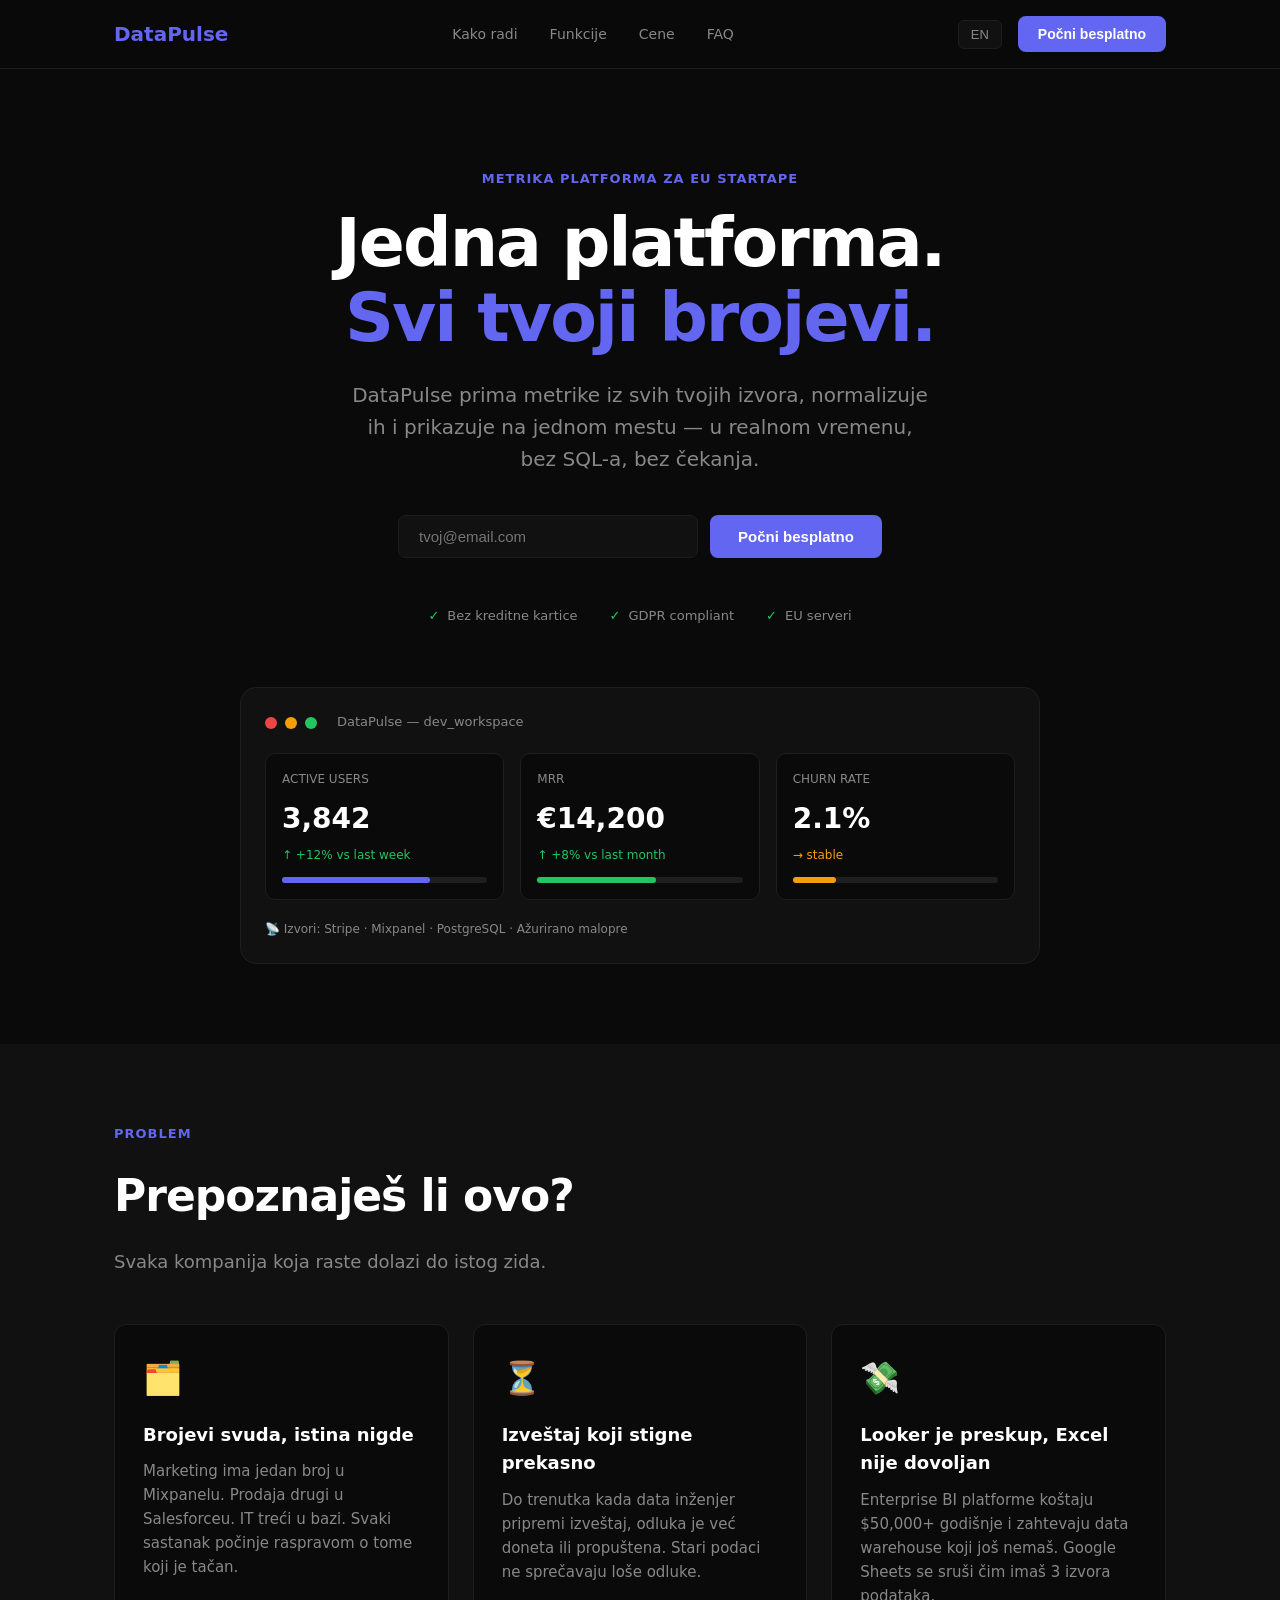
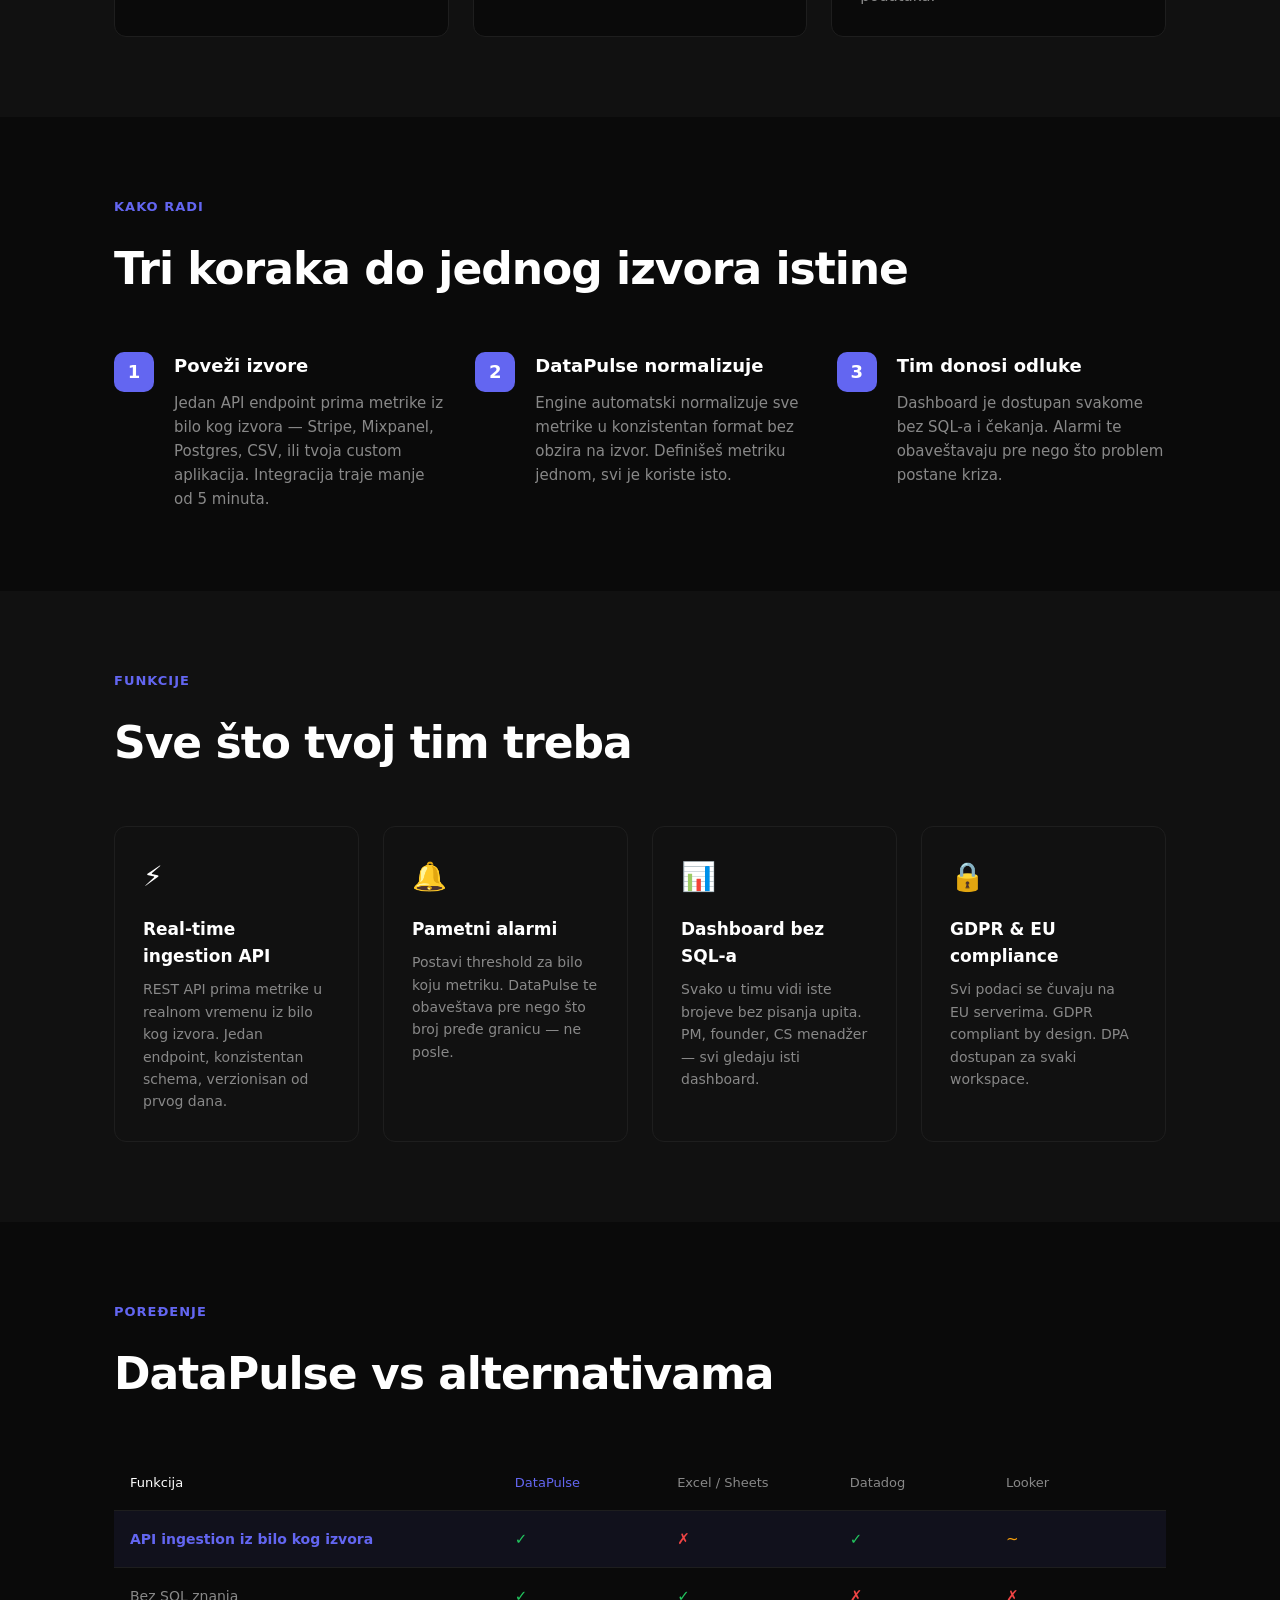
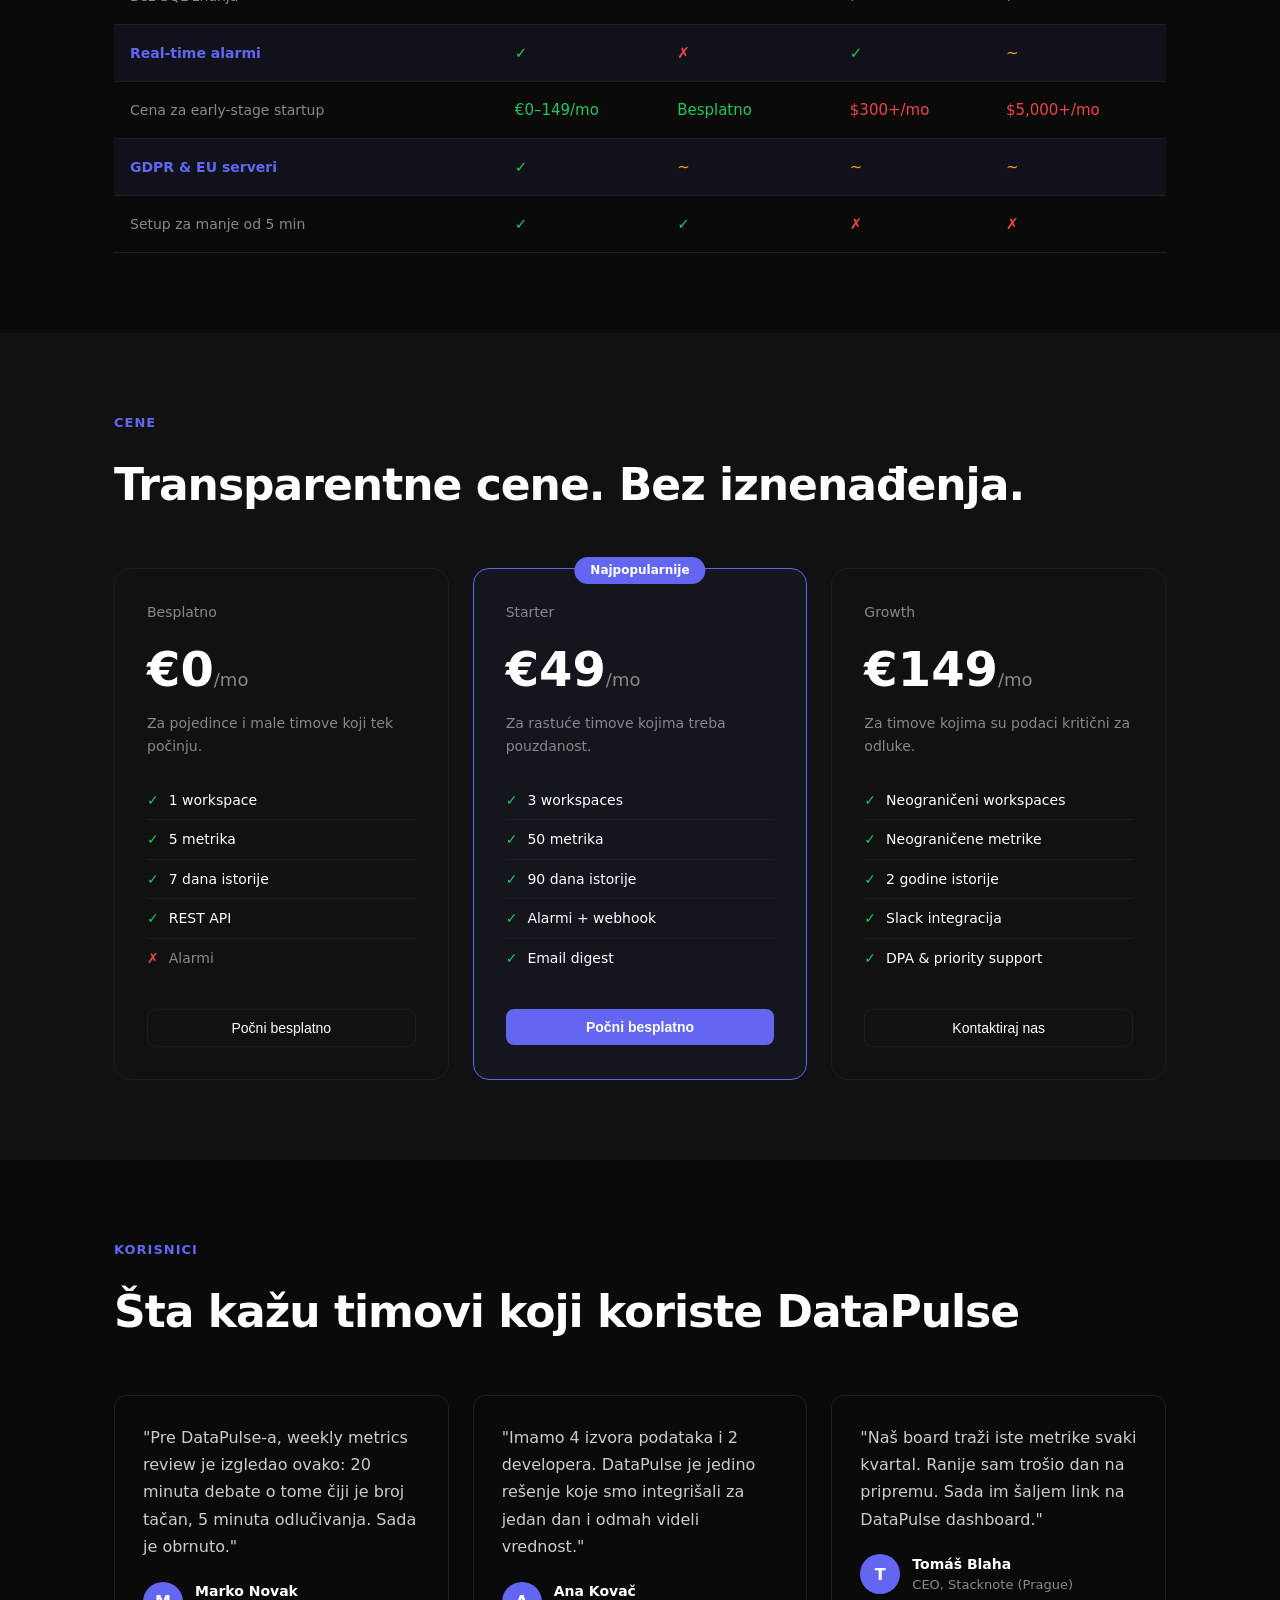
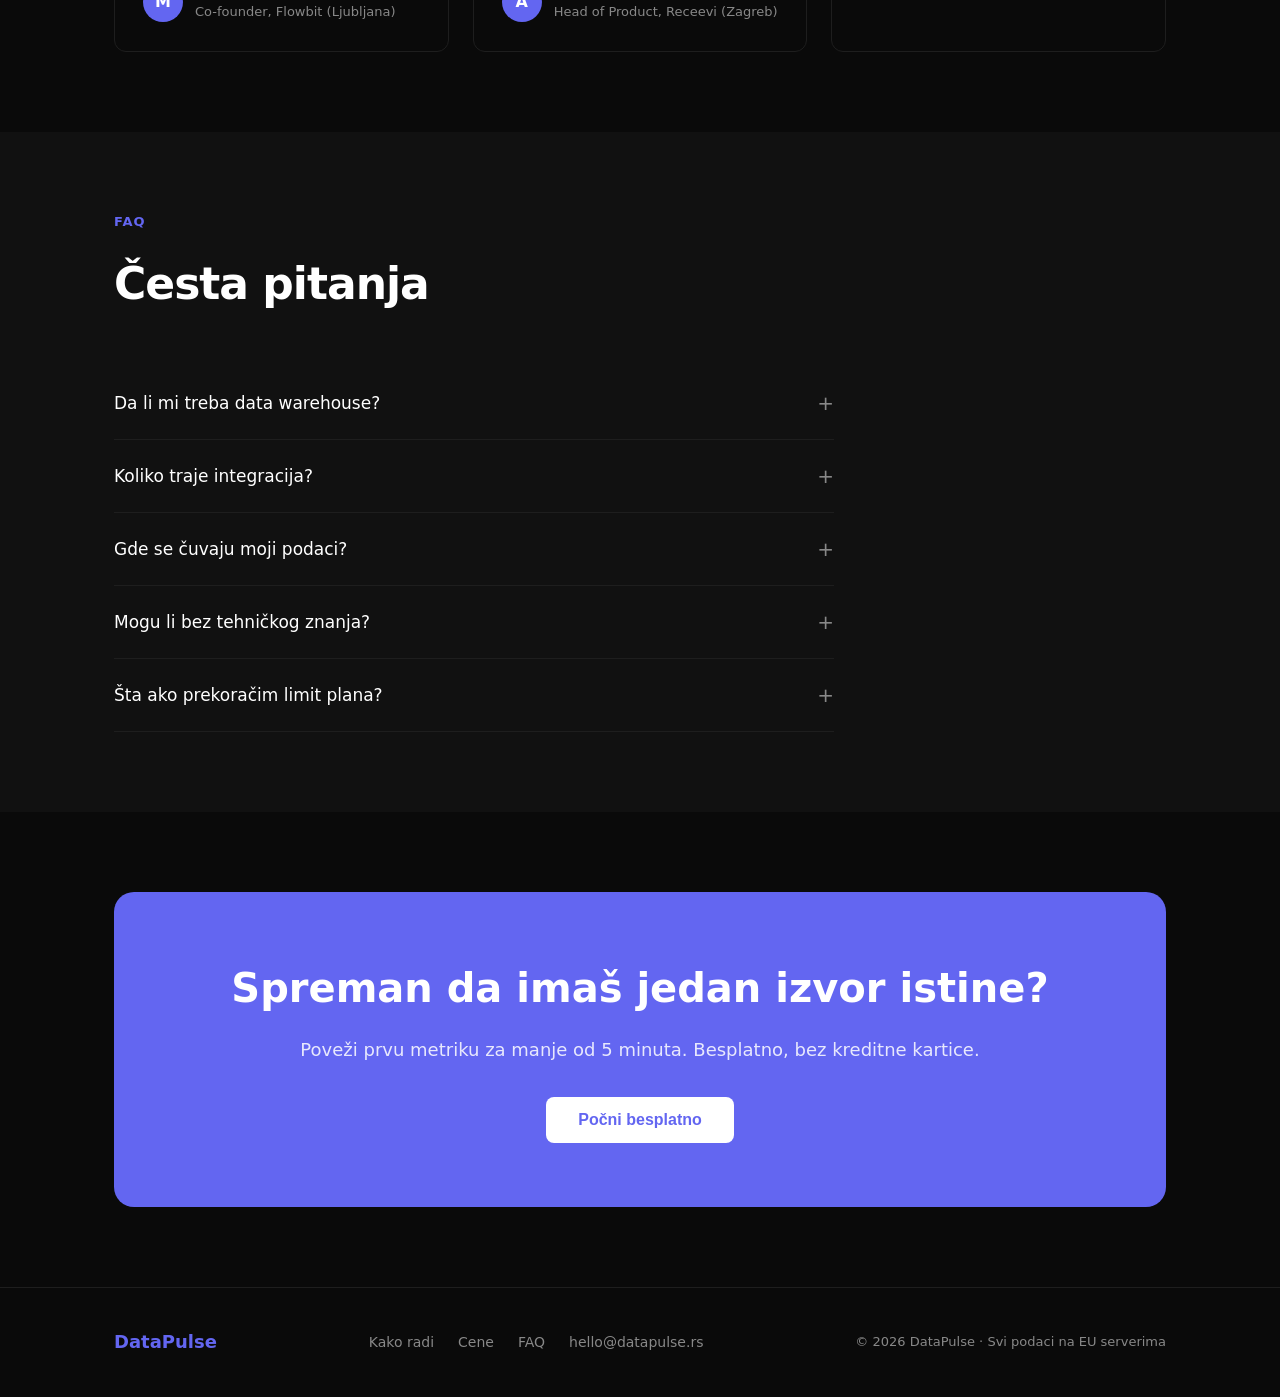
==== index.html @ e88a5596 "Rename datapulse-landing/index.html to index.html" ====
<!DOCTYPE html>
<html lang="sr">
<head>
<meta charset="UTF-8">
<meta name="viewport" content="width=device-width, initial-scale=1.0">
<title>DataPulse — Jedna platforma. Svi tvoji brojevi.</title>
<style>
*{margin:0;padding:0;box-sizing:border-box}
:root{--bg:#0a0a0a;--surface:#111111;--border:#1e1e1e;--accent:#6366f1;--green:#22c55e;--text:#ffffff;--muted:#888888}
body{background:var(--bg);color:var(--text);font-family:system-ui,-apple-system,sans-serif;line-height:1.6}
a{color:inherit;text-decoration:none}
.container{max-width:1100px;margin:0 auto;padding:0 24px}
nav{border-bottom:1px solid var(--border);padding:16px 0;position:sticky;top:0;background:rgba(10,10,10,0.95);backdrop-filter:blur(10px);z-index:100}
.nav-inner{display:flex;align-items:center;justify-content:space-between}
.logo{font-size:20px;font-weight:700;color:var(--accent)}
.nav-links{display:flex;gap:32px;color:var(--muted);font-size:14px}
.nav-links a:hover{color:var(--text)}
.nav-right{display:flex;align-items:center;gap:16px}
.lang-toggle{background:var(--surface);border:1px solid var(--border);color:var(--muted);padding:6px 12px;border-radius:6px;cursor:pointer;font-size:13px}
.lang-toggle:hover{border-color:var(--accent);color:var(--text)}
.btn{background:var(--accent);color:#fff;border:none;padding:10px 20px;border-radius:8px;cursor:pointer;font-size:14px;font-weight:600}
.btn:hover{opacity:0.9}
.btn-outline{background:transparent;border:1px solid var(--border);color:var(--text);padding:10px 20px;border-radius:8px;cursor:pointer;font-size:14px}
.btn-outline:hover{border-color:var(--accent)}
.hero{padding:100px 0 80px;text-align:center}
.hero h1{font-size:clamp(36px,6vw,68px);font-weight:800;line-height:1.1;margin-bottom:24px;letter-spacing:-2px}
.hero h1 span{color:var(--accent)}
.hero>div>p{font-size:20px;color:var(--muted);max-width:580px;margin:0 auto 40px}
.hero-form{display:flex;gap:12px;justify-content:center;flex-wrap:wrap;margin-bottom:48px}
.hero-form input{background:var(--surface);border:1px solid var(--border);color:var(--text);padding:12px 20px;border-radius:8px;font-size:15px;width:300px}
.hero-form input:focus{outline:none;border-color:var(--accent)}
.trust-badges{display:flex;justify-content:center;gap:32px;flex-wrap:wrap}
.badge{display:flex;align-items:center;gap:8px;color:var(--muted);font-size:13px}
.badge .check{color:var(--green)}
.dashboard-preview{background:var(--surface);border:1px solid var(--border);border-radius:16px;padding:24px;max-width:800px;margin:60px auto 0;text-align:left}
.db-header{display:flex;align-items:center;gap:8px;margin-bottom:20px}
.db-dot{width:12px;height:12px;border-radius:50%}
.db-grid{display:grid;grid-template-columns:repeat(3,1fr);gap:16px;margin-bottom:20px}
.db-card{background:var(--bg);border:1px solid var(--border);border-radius:10px;padding:16px}
.db-label{font-size:12px;color:var(--muted);margin-bottom:8px}
.db-value{font-size:28px;font-weight:700}
.db-delta{font-size:12px;color:var(--green);margin-top:4px}
.db-bar{height:6px;background:var(--border);border-radius:3px;margin-top:12px}
.db-bar-fill{height:100%;border-radius:3px}
section{padding:80px 0}
.section-label{font-size:13px;color:var(--accent);font-weight:600;letter-spacing:1px;text-transform:uppercase;margin-bottom:16px}
.section-title{font-size:clamp(28px,4vw,44px);font-weight:700;margin-bottom:16px;letter-spacing:-1px}
.section-sub{color:var(--muted);font-size:18px;max-width:560px}
.surface{background:var(--surface)}
.problem-grid{display:grid;grid-template-columns:repeat(auto-fit,minmax(280px,1fr));gap:24px;margin-top:48px}
.problem-card{background:var(--bg);border:1px solid var(--border);border-radius:12px;padding:28px}
.problem-card .icon{font-size:32px;margin-bottom:16px}
.problem-card h3{font-size:18px;font-weight:600;margin-bottom:10px}
.problem-card p{color:var(--muted);font-size:15px}
.steps{display:grid;grid-template-columns:repeat(auto-fit,minmax(280px,1fr));gap:32px;margin-top:48px}
.step{position:relative;padding-left:60px}
.step-num{position:absolute;left:0;top:0;width:40px;height:40px;background:var(--accent);border-radius:10px;display:flex;align-items:center;justify-content:center;font-weight:700;font-size:18px}
.step h3{font-size:18px;font-weight:600;margin-bottom:10px}
.step p{color:var(--muted);font-size:15px}
.features-grid{display:grid;grid-template-columns:repeat(auto-fit,minmax(240px,1fr));gap:24px;margin-top:48px}
.feature-card{background:var(--surface);border:1px solid var(--border);border-radius:12px;padding:28px}
.feature-card .icon{font-size:28px;margin-bottom:16px}
.feature-card h3{font-size:17px;font-weight:600;margin-bottom:8px}
.feature-card p{color:var(--muted);font-size:14px}
.table-wrap{overflow-x:auto;margin-top:48px}
table{width:100%;border-collapse:collapse;font-size:15px}
th{padding:16px;text-align:left;color:var(--muted);font-weight:500;border-bottom:1px solid var(--border);font-size:13px}
th:first-child{color:var(--text)}
td{padding:16px;border-bottom:1px solid var(--border)}
td:first-child{color:var(--muted);font-size:14px}
.check-icon{color:var(--green)}
.cross-icon{color:#ef4444}
.partial-icon{color:#f59e0b}
tr.hl td{background:rgba(99,102,241,0.08)}
tr.hl td:first-child{color:var(--accent);font-weight:600}
.pricing-grid{display:grid;grid-template-columns:repeat(auto-fit,minmax(280px,1fr));gap:24px;margin-top:48px}
.price-card{background:var(--surface);border:1px solid var(--border);border-radius:16px;padding:32px;position:relative}
.price-card.featured{border-color:var(--accent);background:rgba(99,102,241,0.05)}
.price-badge{position:absolute;top:-12px;left:50%;transform:translateX(-50%);background:var(--accent);color:#fff;padding:4px 16px;border-radius:20px;font-size:12px;font-weight:600}
.price-tier{font-size:14px;color:var(--muted);margin-bottom:8px}
.price-amount{font-size:48px;font-weight:800;margin-bottom:4px}
.price-amount span{font-size:18px;font-weight:400;color:var(--muted)}
.price-desc{color:var(--muted);font-size:14px;margin-bottom:24px}
.price-features{list-style:none;margin-bottom:32px}
.price-features li{padding:8px 0;border-bottom:1px solid var(--border);font-size:14px;display:flex;align-items:center;gap:10px}
.price-features li:last-child{border:none}
.testimonials-grid{display:grid;grid-template-columns:repeat(auto-fit,minmax(300px,1fr));gap:24px;margin-top:48px}
.testimonial{background:var(--bg);border:1px solid var(--border);border-radius:12px;padding:28px}
.testimonial p{font-size:16px;line-height:1.7;margin-bottom:20px;color:#ccc}
.testimonial-author{display:flex;align-items:center;gap:12px}
.avatar{width:40px;height:40px;border-radius:50%;background:var(--accent);display:flex;align-items:center;justify-content:center;font-weight:700;font-size:16px}
.author-name{font-weight:600;font-size:14px}
.author-role{color:var(--muted);font-size:13px}
.faq-list{margin-top:48px;max-width:720px}
.faq-item{border-bottom:1px solid var(--border);padding:20px 0;cursor:pointer}
.faq-question{display:flex;justify-content:space-between;align-items:center;font-size:17px;font-weight:500}
.faq-arrow{color:var(--muted);transition:transform 0.2s;font-size:20px}
.faq-answer{color:var(--muted);font-size:15px;margin-top:12px;display:none;line-height:1.7}
.faq-item.open .faq-arrow{transform:rotate(45deg)}
.faq-item.open .faq-answer{display:block}
.cta-banner{background:var(--accent);border-radius:20px;padding:64px;text-align:center;margin:80px 0}
.cta-banner h2{font-size:clamp(24px,4vw,40px);font-weight:700;margin-bottom:16px}
.cta-banner p{font-size:18px;margin-bottom:32px;opacity:0.85}
.btn-white{background:#fff;color:var(--accent);border:none;padding:14px 32px;border-radius:8px;cursor:pointer;font-size:16px;font-weight:700}
footer{border-top:1px solid var(--border);padding:40px 0}
.footer-inner{display:flex;justify-content:space-between;align-items:center;flex-wrap:wrap;gap:16px}
.footer-logo{font-size:18px;font-weight:700;color:var(--accent)}
.footer-links{display:flex;gap:24px;color:var(--muted);font-size:14px}
.footer-copy{color:var(--muted);font-size:13px}
@media(max-width:600px){
.nav-links{display:none}
.hero-form{flex-direction:column;align-items:center}
.hero-form input{width:100%}
.db-grid{grid-template-columns:1fr}
.cta-banner{padding:40px 24px}
.footer-inner{flex-direction:column;text-align:center}
}
</style>
</head>
<body>

<nav>
<div class="container">
<div class="nav-inner">
<div class="logo">DataPulse</div>
<div class="nav-links">
<a href="#kako-radi" data-sr="Kako radi" data-en="How it works">Kako radi</a>
<a href="#funkcije" data-sr="Funkcije" data-en="Features">Funkcije</a>
<a href="#cene" data-sr="Cene" data-en="Pricing">Cene</a>
<a href="#faq">FAQ</a>
</div>
<div class="nav-right">
<button class="lang-toggle" onclick="toggleLang()">EN</button>
<button class="btn" onclick="focusEmail()" data-sr="Počni besplatno" data-en="Start for free">Počni besplatno</button>
</div>
</div>
</div>
</nav>

<section class="hero">
<div class="container">
<div class="section-label" data-sr="Metrika platforma za EU startape" data-en="Metrics platform for EU startups">Metrika platforma za EU startape</div>
<h1 data-sr="Jedna platforma.<br><span>Svi tvoji brojevi.</span>" data-en="One platform.<br><span>All your numbers.</span>">Jedna platforma.<br><span>Svi tvoji brojevi.</span></h1>
<p data-sr="DataPulse prima metrike iz svih tvojih izvora, normalizuje ih i prikazuje na jednom mestu — u realnom vremenu, bez SQL-a, bez čekanja." data-en="DataPulse ingests metrics from all your sources, normalizes them, and displays everything in one place — real-time, no SQL, no waiting.">DataPulse prima metrike iz svih tvojih izvora, normalizuje ih i prikazuje na jednom mestu — u realnom vremenu, bez SQL-a, bez čekanja.</p>
<div class="hero-form">
<input type="email" id="hero-email" placeholder="tvoj@email.com" />
<button class="btn" style="padding:12px 28px;font-size:15px" onclick="handleSignup()" data-sr="Počni besplatno" data-en="Start for free">Počni besplatno</button>
</div>
<div class="trust-badges">
<div class="badge"><span class="check">✓</span><span data-sr="Bez kreditne kartice" data-en="No credit card required">Bez kreditne kartice</span></div>
<div class="badge"><span class="check">✓</span><span>GDPR compliant</span></div>
<div class="badge"><span class="check">✓</span><span data-sr="EU serveri" data-en="EU servers">EU serveri</span></div>
</div>
<div class="dashboard-preview">
<div class="db-header">
<div class="db-dot" style="background:#ef4444"></div>
<div class="db-dot" style="background:#f59e0b"></div>
<div class="db-dot" style="background:#22c55e"></div>
<span style="margin-left:12px;font-size:13px;color:var(--muted)">DataPulse — dev_workspace</span>
</div>
<div class="db-grid">
<div class="db-card">
<div class="db-label">ACTIVE USERS</div>
<div class="db-value">3,842</div>
<div class="db-delta">↑ +12% vs last week</div>
<div class="db-bar"><div class="db-bar-fill" style="width:72%;background:var(--accent)"></div></div>
</div>
<div class="db-card">
<div class="db-label">MRR</div>
<div class="db-value">€14,200</div>
<div class="db-delta">↑ +8% vs last month</div>
<div class="db-bar"><div class="db-bar-fill" style="width:58%;background:var(--green)"></div></div>
</div>
<div class="db-card">
<div class="db-label">CHURN RATE</div>
<div class="db-value">2.1%</div>
<div class="db-delta" style="color:#f59e0b">→ stable</div>
<div class="db-bar"><div class="db-bar-fill" style="width:21%;background:#f59e0b"></div></div>
</div>
</div>
<div style="font-size:12px;color:var(--muted)">📡 <span data-sr="Izvori: Stripe · Mixpanel · PostgreSQL · Ažurirano malopre" data-en="Sources: Stripe · Mixpanel · PostgreSQL · Updated just now">Izvori: Stripe · Mixpanel · PostgreSQL · Ažurirano malopre</span></div>
</div>
</div>
</section>

<section class="surface" id="problem">
<div class="container">
<div class="section-label" data-sr="Problem" data-en="The problem">Problem</div>
<div class="section-title" data-sr="Prepoznaješ li ovo?" data-en="Does this sound familiar?">Prepoznaješ li ovo?</div>
<div class="section-sub" data-sr="Svaka kompanija koja raste dolazi do istog zida." data-en="Every growing company hits the same wall.">Svaka kompanija koja raste dolazi do istog zida.</div>
<div class="problem-grid">
<div class="problem-card">
<div class="icon">🗂️</div>
<h3 data-sr="Brojevi svuda, istina nigde" data-en="Numbers everywhere, truth nowhere">Brojevi svuda, istina nigde</h3>
<p data-sr="Marketing ima jedan broj u Mixpanelu. Prodaja drugi u Salesforceu. IT treći u bazi. Svaki sastanak počinje raspravom o tome koji je tačan." data-en="Marketing has one number in Mixpanel. Sales has another in Salesforce. IT has a third in the database. Every meeting starts with a debate about which one is correct.">Marketing ima jedan broj u Mixpanelu. Prodaja drugi u Salesforceu. IT treći u bazi. Svaki sastanak počinje raspravom o tome koji je tačan.</p>
</div>
<div class="problem-card">
<div class="icon">⏳</div>
<h3 data-sr="Izveštaj koji stigne prekasno" data-en="Reports that arrive too late">Izveštaj koji stigne prekasno</h3>
<p data-sr="Do trenutka kada data inženjer pripremi izveštaj, odluka je već doneta ili propuštena. Stari podaci ne sprečavaju loše odluke." data-en="By the time a data engineer prepares the report, the decision has already been made or missed. Stale data does not prevent bad decisions.">Do trenutka kada data inženjer pripremi izveštaj, odluka je već doneta ili propuštena. Stari podaci ne sprečavaju loše odluke.</p>
</div>
<div class="problem-card">
<div class="icon">💸</div>
<h3 data-sr="Looker je preskup, Excel nije dovoljan" data-en="Looker is too expensive, Excel is not enough">Looker je preskup, Excel nije dovoljan</h3>
<p data-sr="Enterprise BI platforme koštaju $50,000+ godišnje i zahtevaju data warehouse koji još nemaš. Google Sheets se sruši čim imaš 3 izvora podataka." data-en="Enterprise BI platforms cost $50,000+ per year and require a data warehouse you do not have yet. Google Sheets breaks the moment you have 3 data sources.">Enterprise BI platforme koštaju $50,000+ godišnje i zahtevaju data warehouse koji još nemaš. Google Sheets se sruši čim imaš 3 izvora podataka.</p>
</div>
</div>
</div>
</section>

<section id="kako-radi">
<div class="container">
<div class="section-label" data-sr="Kako radi" data-en="How it works">Kako radi</div>
<div class="section-title" data-sr="Tri koraka do jednog izvora istine" data-en="Three steps to one source of truth">Tri koraka do jednog izvora istine</div>
<div class="steps">
<div class="step">
<div class="step-num">1</div>
<h3 data-sr="Poveži izvore" data-en="Connect your sources">Poveži izvore</h3>
<p data-sr="Jedan API endpoint prima metrike iz bilo kog izvora — Stripe, Mixpanel, Postgres, CSV, ili tvoja custom aplikacija. Integracija traje manje od 5 minuta." data-en="One API endpoint accepts metrics from any source — Stripe, Mixpanel, Postgres, CSV, or your custom app. Integration takes under 5 minutes.">Jedan API endpoint prima metrike iz bilo kog izvora — Stripe, Mixpanel, Postgres, CSV, ili tvoja custom aplikacija. Integracija traje manje od 5 minuta.</p>
</div>
<div class="step">
<div class="step-num">2</div>
<h3 data-sr="DataPulse normalizuje" data-en="DataPulse normalizes">DataPulse normalizuje</h3>
<p data-sr="Engine automatski normalizuje sve metrike u konzistentan format bez obzira na izvor. Definišeš metriku jednom, svi je koriste isto." data-en="The engine automatically normalizes all metrics into a consistent format regardless of source. You define a metric once, everyone uses it the same way.">Engine automatski normalizuje sve metrike u konzistentan format bez obzira na izvor. Definišeš metriku jednom, svi je koriste isto.</p>
</div>
<div class="step">
<div class="step-num">3</div>
<h3 data-sr="Tim donosi odluke" data-en="Your team makes decisions">Tim donosi odluke</h3>
<p data-sr="Dashboard je dostupan svakome bez SQL-a i čekanja. Alarmi te obaveštavaju pre nego što problem postane kriza." data-en="The dashboard is available to everyone without SQL or waiting. Alerts notify you before a problem becomes a crisis.">Dashboard je dostupan svakome bez SQL-a i čekanja. Alarmi te obaveštavaju pre nego što problem postane kriza.</p>
</div>
</div>
</div>
</section>

<section class="surface" id="funkcije">
<div class="container">
<div class="section-label" data-sr="Funkcije" data-en="Features">Funkcije</div>
<div class="section-title" data-sr="Sve što tvoj tim treba" data-en="Everything your team needs">Sve što tvoj tim treba</div>
<div class="features-grid">
<div class="feature-card">
<div class="icon">⚡</div>
<h3>Real-time ingestion API</h3>
<p data-sr="REST API prima metrike u realnom vremenu iz bilo kog izvora. Jedan endpoint, konzistentan schema, verzionisan od prvog dana." data-en="REST API accepts metrics in real time from any source. One endpoint, consistent schema, versioned from day one.">REST API prima metrike u realnom vremenu iz bilo kog izvora. Jedan endpoint, konzistentan schema, verzionisan od prvog dana.</p>
</div>
<div class="feature-card">
<div class="icon">🔔</div>
<h3 data-sr="Pametni alarmi" data-en="Smart alerts">Pametni alarmi</h3>
<p data-sr="Postavi threshold za bilo koju metriku. DataPulse te obaveštava pre nego što broj pređe granicu — ne posle." data-en="Set a threshold for any metric. DataPulse notifies you before a number crosses the line — not after.">Postavi threshold za bilo koju metriku. DataPulse te obaveštava pre nego što broj pređe granicu — ne posle.</p>
</div>
<div class="feature-card">
<div class="icon">📊</div>
<h3 data-sr="Dashboard bez SQL-a" data-en="Dashboard without SQL">Dashboard bez SQL-a</h3>
<p data-sr="Svako u timu vidi iste brojeve bez pisanja upita. PM, founder, CS menadžer — svi gledaju isti dashboard." data-en="Everyone on the team sees the same numbers without writing queries. PM, founder, CS manager — all viewing the same dashboard.">Svako u timu vidi iste brojeve bez pisanja upita. PM, founder, CS menadžer — svi gledaju isti dashboard.</p>
</div>
<div class="feature-card">
<div class="icon">🔒</div>
<h3>GDPR &amp; EU compliance</h3>
<p data-sr="Svi podaci se čuvaju na EU serverima. GDPR compliant by design. DPA dostupan za svaki workspace." data-en="All data stored on EU servers. GDPR compliant by design. DPA available for every workspace.">Svi podaci se čuvaju na EU serverima. GDPR compliant by design. DPA dostupan za svaki workspace.</p>
</div>
</div>
</div>
</section>

<section>
<div class="container">
<div class="section-label" data-sr="Poređenje" data-en="Comparison">Poređenje</div>
<div class="section-title" data-sr="DataPulse vs alternativama" data-en="DataPulse vs alternatives">DataPulse vs alternativama</div>
<div class="table-wrap">
<table>
<thead>
<tr>
<th data-sr="Funkcija" data-en="Feature">Funkcija</th>
<th style="color:#6366f1">DataPulse</th>
<th>Excel / Sheets</th>
<th>Datadog</th>
<th>Looker</th>
</tr>
</thead>
<tbody>
<tr class="hl"><td data-sr="API ingestion iz bilo kog izvora" data-en="API ingestion from any source">API ingestion iz bilo kog izvora</td><td class="check-icon">✓</td><td class="cross-icon">✗</td><td class="check-icon">✓</td><td class="partial-icon">~</td></tr>
<tr><td data-sr="Bez SQL znanja" data-en="No SQL knowledge required">Bez SQL znanja</td><td class="check-icon">✓</td><td class="check-icon">✓</td><td class="cross-icon">✗</td><td class="cross-icon">✗</td></tr>
<tr class="hl"><td data-sr="Real-time alarmi" data-en="Real-time alerts">Real-time alarmi</td><td class="check-icon">✓</td><td class="cross-icon">✗</td><td class="check-icon">✓</td><td class="partial-icon">~</td></tr>
<tr><td data-sr="Cena za early-stage startup" data-en="Price for early-stage startup">Cena za early-stage startup</td><td class="check-icon">€0–149/mo</td><td class="check-icon">Besplatno</td><td class="cross-icon">$300+/mo</td><td class="cross-icon">$5,000+/mo</td></tr>
<tr class="hl"><td>GDPR &amp; EU serveri</td><td class="check-icon">✓</td><td class="partial-icon">~</td><td class="partial-icon">~</td><td class="partial-icon">~</td></tr>
<tr><td data-sr="Setup za manje od 5 min" data-en="Setup in under 5 minutes">Setup za manje od 5 min</td><td class="check-icon">✓</td><td class="check-icon">✓</td><td class="cross-icon">✗</td><td class="cross-icon">✗</td></tr>
</tbody>
</table>
</div>
</div>
</section>

<section class="surface" id="cene">
<div class="container">
<div class="section-label" data-sr="Cene" data-en="Pricing">Cene</div>
<div class="section-title" data-sr="Transparentne cene. Bez iznenađenja." data-en="Transparent pricing. No surprises.">Transparentne cene. Bez iznenađenja.</div>
<div class="pricing-grid">
<div class="price-card">
<div class="price-tier" data-sr="Besplatno" data-en="Free">Besplatno</div>
<div class="price-amount">€0<span>/mo</span></div>
<div class="price-desc" data-sr="Za pojedince i male timove koji tek počinju." data-en="For individuals and small teams just getting started.">Za pojedince i male timove koji tek počinju.</div>
<ul class="price-features">
<li><span class="check-icon">✓</span><span data-sr="1 workspace" data-en="1 workspace">1 workspace</span></li>
<li><span class="check-icon">✓</span><span data-sr="5 metrika" data-en="5 metrics">5 metrika</span></li>
<li><span class="check-icon">✓</span><span data-sr="7 dana istorije" data-en="7 days history">7 dana istorije</span></li>
<li><span class="check-icon">✓</span><span>REST API</span></li>
<li><span class="cross-icon">✗</span><span style="color:var(--muted)" data-sr="Alarmi" data-en="Alerts">Alarmi</span></li>
</ul>
<button class="btn-outline" style="width:100%" data-sr="Počni besplatno" data-en="Start for free">Počni besplatno</button>
</div>
<div class="price-card featured">
<div class="price-badge" data-sr="Najpopularnije" data-en="Most popular">Najpopularnije</div>
<div class="price-tier">Starter</div>
<div class="price-amount">€49<span>/mo</span></div>
<div class="price-desc" data-sr="Za rastuće timove kojima treba pouzdanost." data-en="For growing teams that need reliability.">Za rastuće timove kojima treba pouzdanost.</div>
<ul class="price-features">
<li><span class="check-icon">✓</span><span data-sr="3 workspaces" data-en="3 workspaces">3 workspaces</span></li>
<li><span class="check-icon">✓</span><span data-sr="50 metrika" data-en="50 metrics">50 metrika</span></li>
<li><span class="check-icon">✓</span><span data-sr="90 dana istorije" data-en="90 days history">90 dana istorije</span></li>
<li><span class="check-icon">✓</span><span data-sr="Alarmi + webhook" data-en="Alerts + webhook">Alarmi + webhook</span></li>
<li><span class="check-icon">✓</span><span data-sr="Email digest" data-en="Email digest">Email digest</span></li>
</ul>
<button class="btn" style="width:100%" data-sr="Počni besplatno" data-en="Start for free">Počni besplatno</button>
</div>
<div class="price-card">
<div class="price-tier">Growth</div>
<div class="price-amount">€149<span>/mo</span></div>
<div class="price-desc" data-sr="Za timove kojima su podaci kritični za odluke." data-en="For teams where data drives every decision.">Za timove kojima su podaci kritični za odluke.</div>
<ul class="price-features">
<li><span class="check-icon">✓</span><span data-sr="Neograničeni workspaces" data-en="Unlimited workspaces">Neograničeni workspaces</span></li>
<li><span class="check-icon">✓</span><span data-sr="Neograničene metrike" data-en="Unlimited metrics">Neograničene metrike</span></li>
<li><span class="check-icon">✓</span><span data-sr="2 godine istorije" data-en="2 years history">2 godine istorije</span></li>
<li><span class="check-icon">✓</span><span data-sr="Slack integracija" data-en="Slack integration">Slack integracija</span></li>
<li><span class="check-icon">✓</span><span>DPA &amp; priority support</span></li>
</ul>
<button class="btn-outline" style="width:100%" data-sr="Kontaktiraj nas" data-en="Contact us">Kontaktiraj nas</button>
</div>
</div>
</div>
</section>

<section>
<div class="container">
<div class="section-label" data-sr="Korisnici" data-en="Testimonials">Korisnici</div>
<div class="section-title" data-sr="Šta kažu timovi koji koriste DataPulse" data-en="What teams using DataPulse say">Šta kažu timovi koji koriste DataPulse</div>
<div class="testimonials-grid">
<div class="testimonial">
<p data-sr='"Pre DataPulse-a, weekly metrics review je izgledao ovako: 20 minuta debate o tome čiji je broj tačan, 5 minuta odlučivanja. Sada je obrnuto."' data-en='"Before DataPulse, our weekly metrics review looked like this: 20 minutes debating whose number was correct, 5 minutes deciding. Now it is the other way around."'>"Pre DataPulse-a, weekly metrics review je izgledao ovako: 20 minuta debate o tome čiji je broj tačan, 5 minuta odlučivanja. Sada je obrnuto."</p>
<div class="testimonial-author">
<div class="avatar">M</div>
<div><div class="author-name">Marko Novak</div><div class="author-role">Co-founder, Flowbit (Ljubljana)</div></div>
</div>
</div>
<div class="testimonial">
<p data-sr='"Imamo 4 izvora podataka i 2 developera. DataPulse je jedino rešenje koje smo integrišali za jedan dan i odmah videli vrednost."' data-en='"We have 4 data sources and 2 developers. DataPulse is the only solution we integrated in one day and immediately saw value."'>"Imamo 4 izvora podataka i 2 developera. DataPulse je jedino rešenje koje smo integrišali za jedan dan i odmah videli vrednost."</p>
<div class="testimonial-author">
<div class="avatar">A</div>
<div><div class="author-name">Ana Kovač</div><div class="author-role">Head of Product, Receevi (Zagreb)</div></div>
</div>
</div>
<div class="testimonial">
<p data-sr='"Naš board traži iste metrike svaki kvartal. Ranije sam trošio dan na pripremu. Sada im šaljem link na DataPulse dashboard."' data-en='"Our board asks for the same metrics every quarter. I used to spend a day preparing. Now I send them a link to the DataPulse dashboard."'>"Naš board traži iste metrike svaki kvartal. Ranije sam trošio dan na pripremu. Sada im šaljem link na DataPulse dashboard."</p>
<div class="testimonial-author">
<div class="avatar">T</div>
<div><div class="author-name">Tomáš Blaha</div><div class="author-role">CEO, Stacknote (Prague)</div></div>
</div>
</div>
</div>
</div>
</section>

<section class="surface" id="faq">
<div class="container">
<div class="section-label">FAQ</div>
<div class="section-title" data-sr="Česta pitanja" data-en="Frequently asked questions">Česta pitanja</div>
<div class="faq-list">
<div class="faq-item" onclick="toggleFaq(this)">
<div class="faq-question"><span data-sr="Da li mi treba data warehouse?" data-en="Do I need a data warehouse?">Da li mi treba data warehouse?</span><span class="faq-arrow">+</span></div>
<div class="faq-answer" data-sr="Ne. DataPulse prima metrike direktno via API bez data warehouse-a. Dizajniran za kompanije u ranoj fazi." data-en="No. DataPulse accepts metrics directly via API without a data warehouse. Designed for early-stage companies.">Ne. DataPulse prima metrike direktno via API bez data warehouse-a. Dizajniran za kompanije u ranoj fazi.</div>
</div>
<div class="faq-item" onclick="toggleFaq(this)">
<div class="faq-question"><span data-sr="Koliko traje integracija?" data-en="How long does integration take?">Koliko traje integracija?</span><span class="faq-arrow">+</span></div>
<div class="faq-answer" data-sr="Manje od 5 minuta za prvu metriku. Jedan POST request, jedan API ključ, jedan endpoint." data-en="Under 5 minutes for your first metric. One POST request, one API key, one endpoint.">Manje od 5 minuta za prvu metriku. Jedan POST request, jedan API ključ, jedan endpoint.</div>
</div>
<div class="faq-item" onclick="toggleFaq(this)">
<div class="faq-question"><span data-sr="Gde se čuvaju moji podaci?" data-en="Where is my data stored?">Gde se čuvaju moji podaci?</span><span class="faq-arrow">+</span></div>
<div class="faq-answer" data-sr="Isključivo na EU serverima. GDPR compliant by design. DPA dostupan za sve plaćene planove." data-en="Exclusively on EU servers. GDPR compliant by design. DPA available for all paid plans.">Isključivo na EU serverima. GDPR compliant by design. DPA dostupan za sve plaćene planove.</div>
</div>
<div class="faq-item" onclick="toggleFaq(this)">
<div class="faq-question"><span data-sr="Mogu li bez tehničkog znanja?" data-en="Can I use it without technical knowledge?">Mogu li bez tehničkog znanja?</span><span class="faq-arrow">+</span></div>
<div class="faq-answer" data-sr="Dashboard i alarmi su dizajnirani za PM-ove i foundere. Integracija zahteva jednog developera, jednom." data-en="Dashboard and alerts are designed for PMs and founders. Integration requires one developer, once.">Dashboard i alarmi su dizajnirani za PM-ove i foundere. Integracija zahteva jednog developera, jednom.</div>
</div>
<div class="faq-item" onclick="toggleFaq(this)">
<div class="faq-question"><span data-sr="Šta ako prekoračim limit plana?" data-en="What if I exceed my plan limits?">Šta ako prekoračim limit plana?</span><span class="faq-arrow">+</span></div>
<div class="faq-answer" data-sr="Nećemo blokirati podatke. Dobićeš notifikaciju i 14 dana da upgradeš. Bez automatskog naplaćivanja." data-en="We will not block your data. You receive a notification and 14 days to upgrade. No automatic charges.">Nećemo blokirati podatke. Dobićeš notifikaciju i 14 dana da upgradeš. Bez automatskog naplaćivanja.</div>
</div>
</div>
</div>
</section>

<div class="container">
<div class="cta-banner">
<h2 data-sr="Spreman da imaš jedan izvor istine?" data-en="Ready to have one source of truth?">Spreman da imaš jedan izvor istine?</h2>
<p data-sr="Poveži prvu metriku za manje od 5 minuta. Besplatno, bez kreditne kartice." data-en="Connect your first metric in under 5 minutes. Free, no credit card required.">Poveži prvu metriku za manje od 5 minuta. Besplatno, bez kreditne kartice.</p>
<button class="btn-white" onclick="focusEmail()" data-sr="Počni besplatno" data-en="Start for free">Počni besplatno</button>
</div>
</div>

<footer>
<div class="container">
<div class="footer-inner">
<div class="footer-logo">DataPulse</div>
<div class="footer-links">
<a href="#kako-radi" data-sr="Kako radi" data-en="How it works">Kako radi</a>
<a href="#cene" data-sr="Cene" data-en="Pricing">Cene</a>
<a href="#faq">FAQ</a>
<a href="mailto:hello@datapulse.rs">hello@datapulse.rs</a>
</div>
<div class="footer-copy">© 2026 DataPulse · <span data-sr="Svi podaci na EU serverima" data-en="All data on EU servers">Svi podaci na EU serverima</span></div>
</div>
</div>
</footer>

<script>
let lang = 'sr';
function toggleLang() {
  lang = lang === 'sr' ? 'en' : 'sr';
  document.querySelector('.lang-toggle').textContent = lang === 'sr' ? 'EN' : 'SR';
  document.querySelectorAll('[data-sr]').forEach(el => {
    const val = el.getAttribute('data-' + lang);
    if (!val) return;
    if (el.tagName === 'INPUT') { el.placeholder = val; return; }
    if (val.includes('<')) { el.innerHTML = val; } else { el.textContent = val; }
  });
}
function toggleFaq(el) { el.classList.toggle('open'); }
function focusEmail() {
  window.scrollTo({ top: 0, behavior: 'smooth' });
  setTimeout(() => document.getElementById('hero-email').focus(), 400);
}
function handleSignup() {
  const email = document.getElementById('hero-email').value;
  if (!email || !email.includes('@')) {
    alert(lang === 'sr' ? 'Unesi ispravan email.' : 'Please enter a valid email.');
    return;
  }
  alert(lang === 'sr' ? 'Hvala! Javićemo ti se uskoro na ' + email : 'Thank you! We will reach out to ' + email + ' soon.');
  document.getElementById('hero-email').value = '';
}
document.querySelectorAll('a[href^="#"]').forEach(a => {
  a.addEventListener('click', e => {
    e.preventDefault();
    const t = document.querySelector(a.getAttribute('href'));
    if (t) t.scrollIntoView({ behavior: 'smooth' });
  });
});
</script>
</body>
</html>
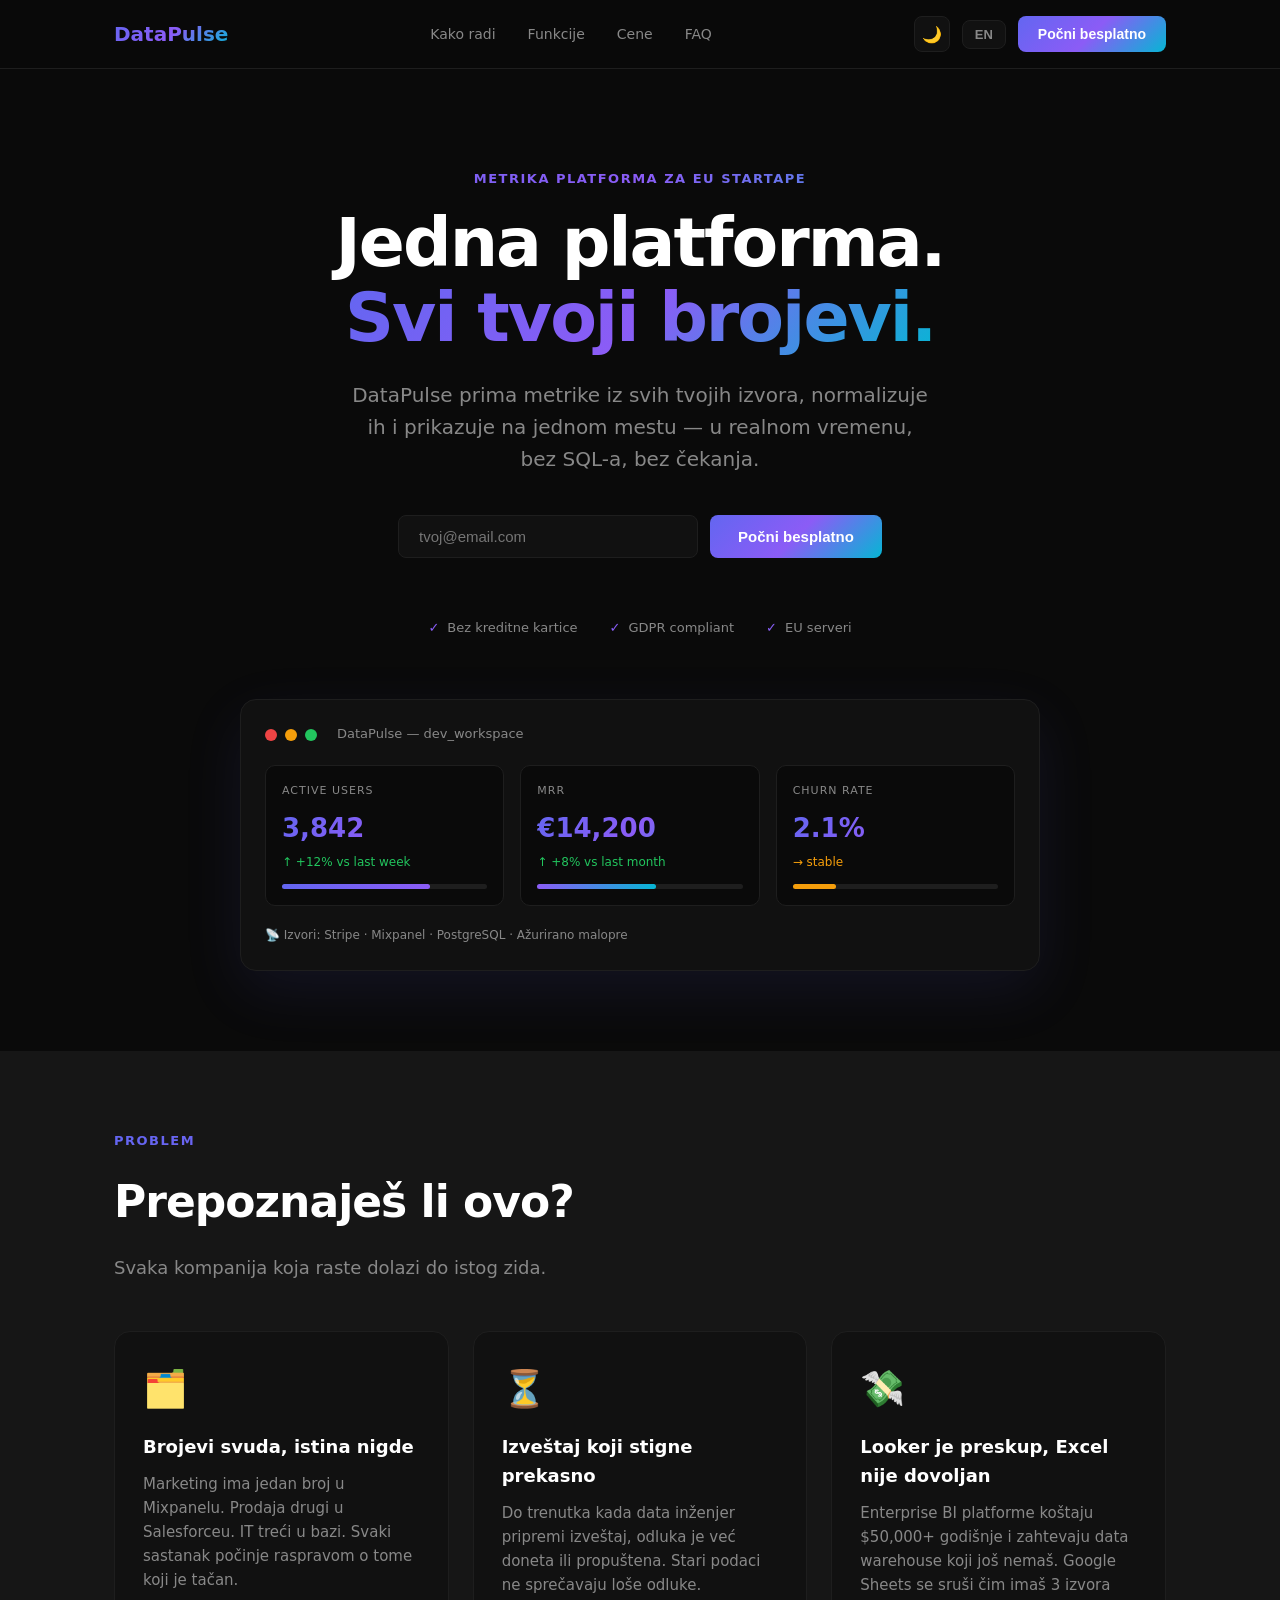
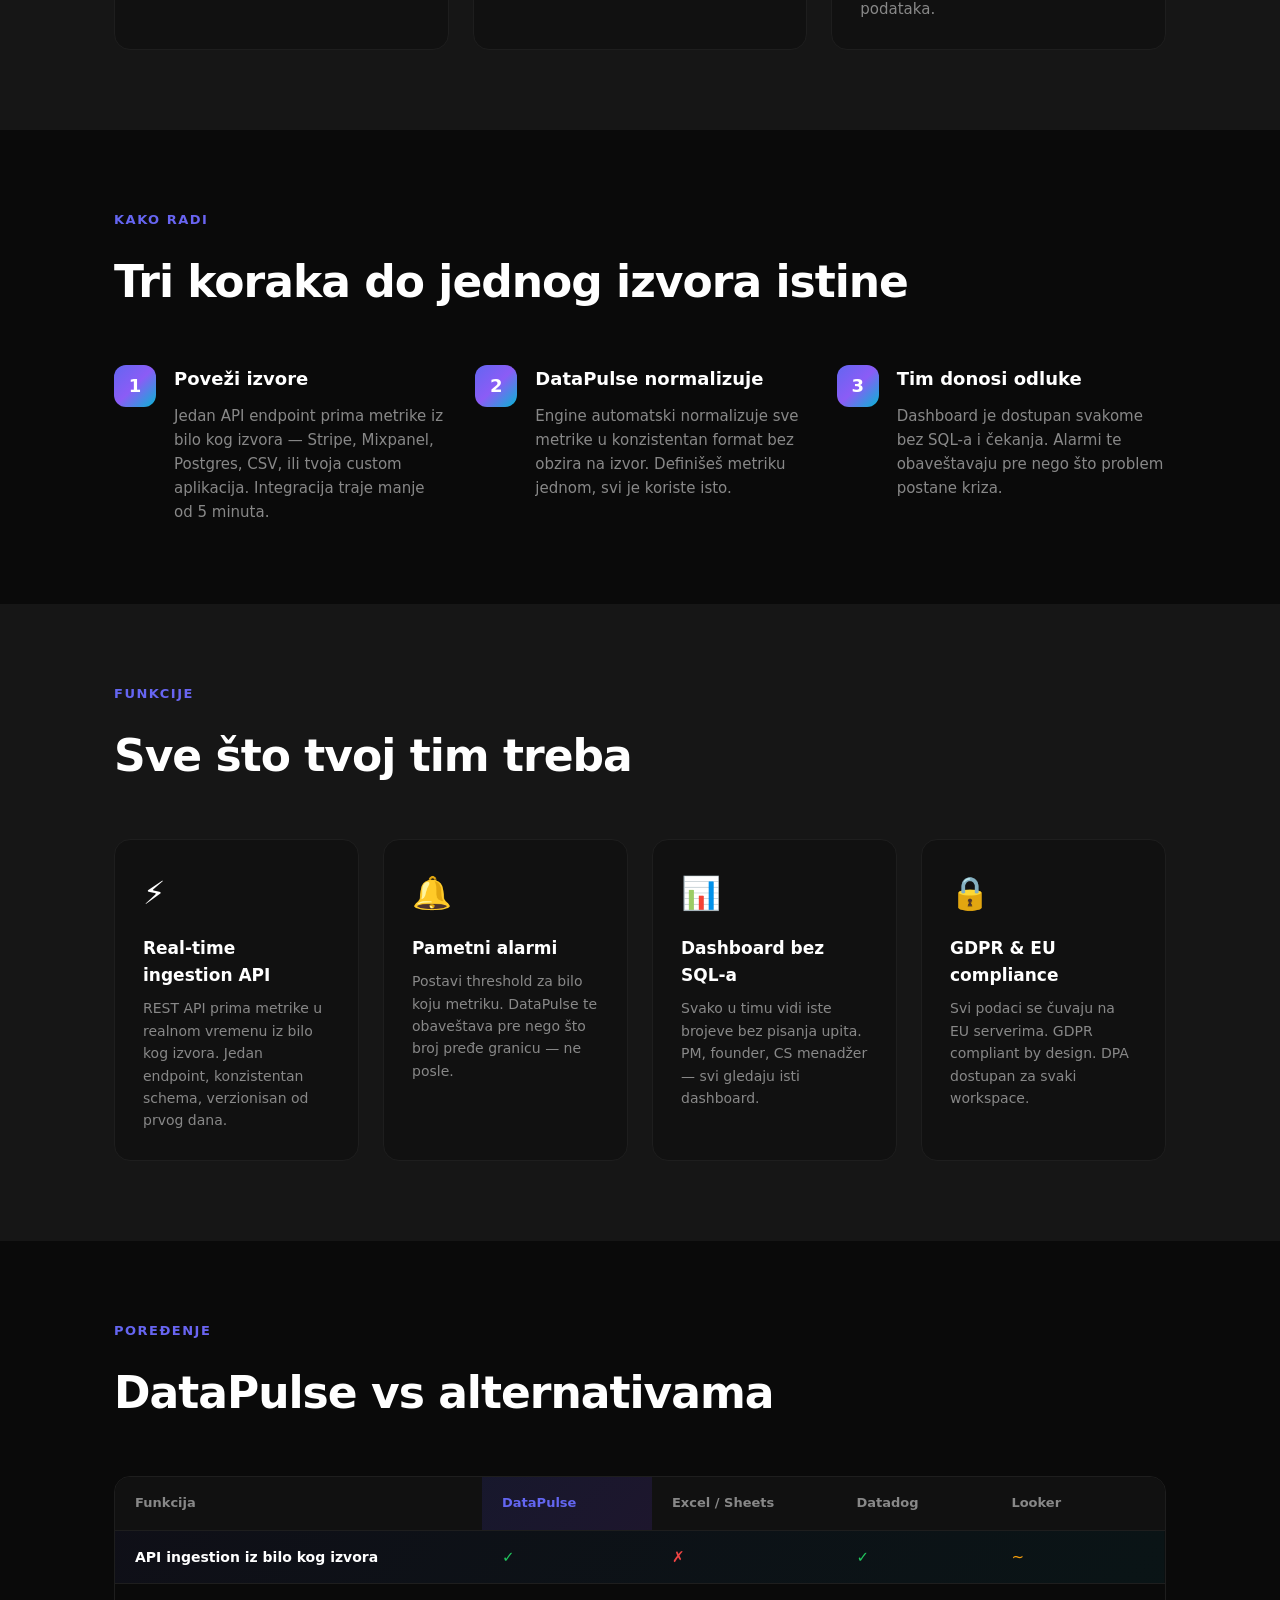
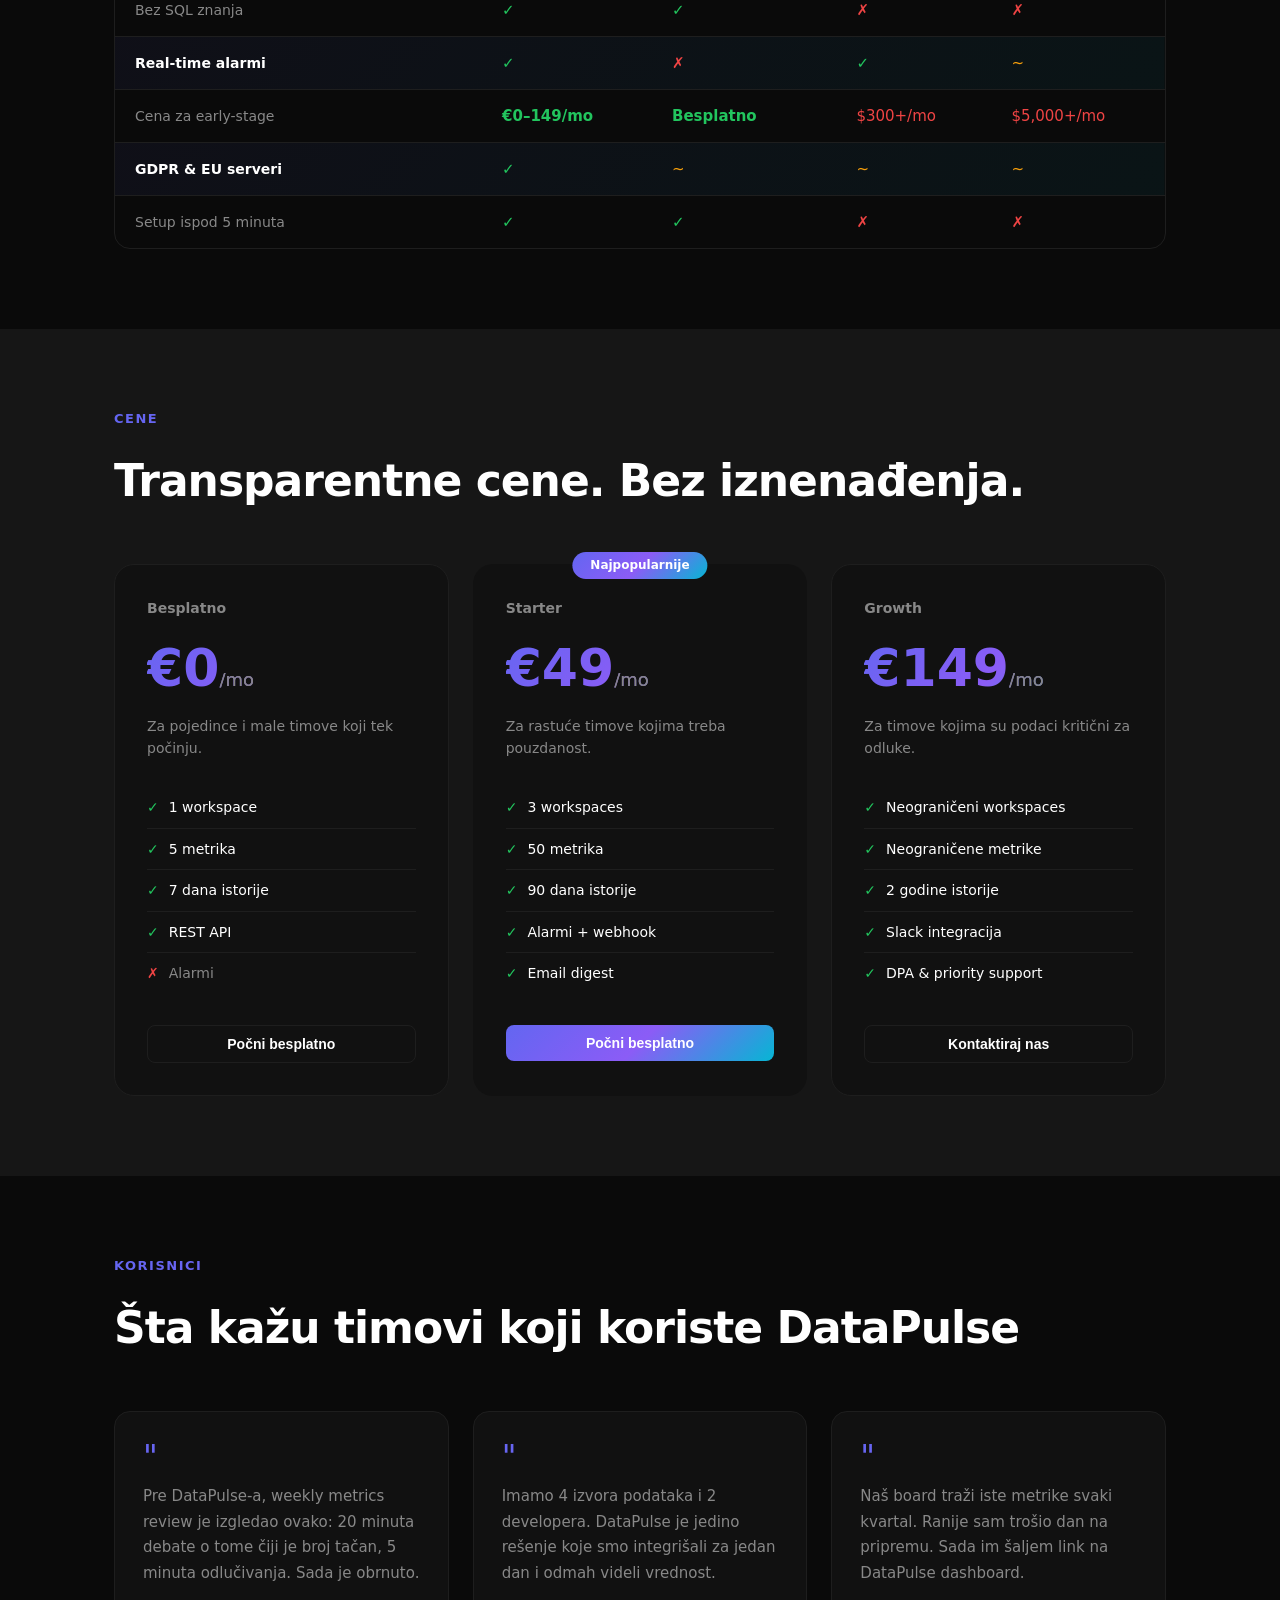
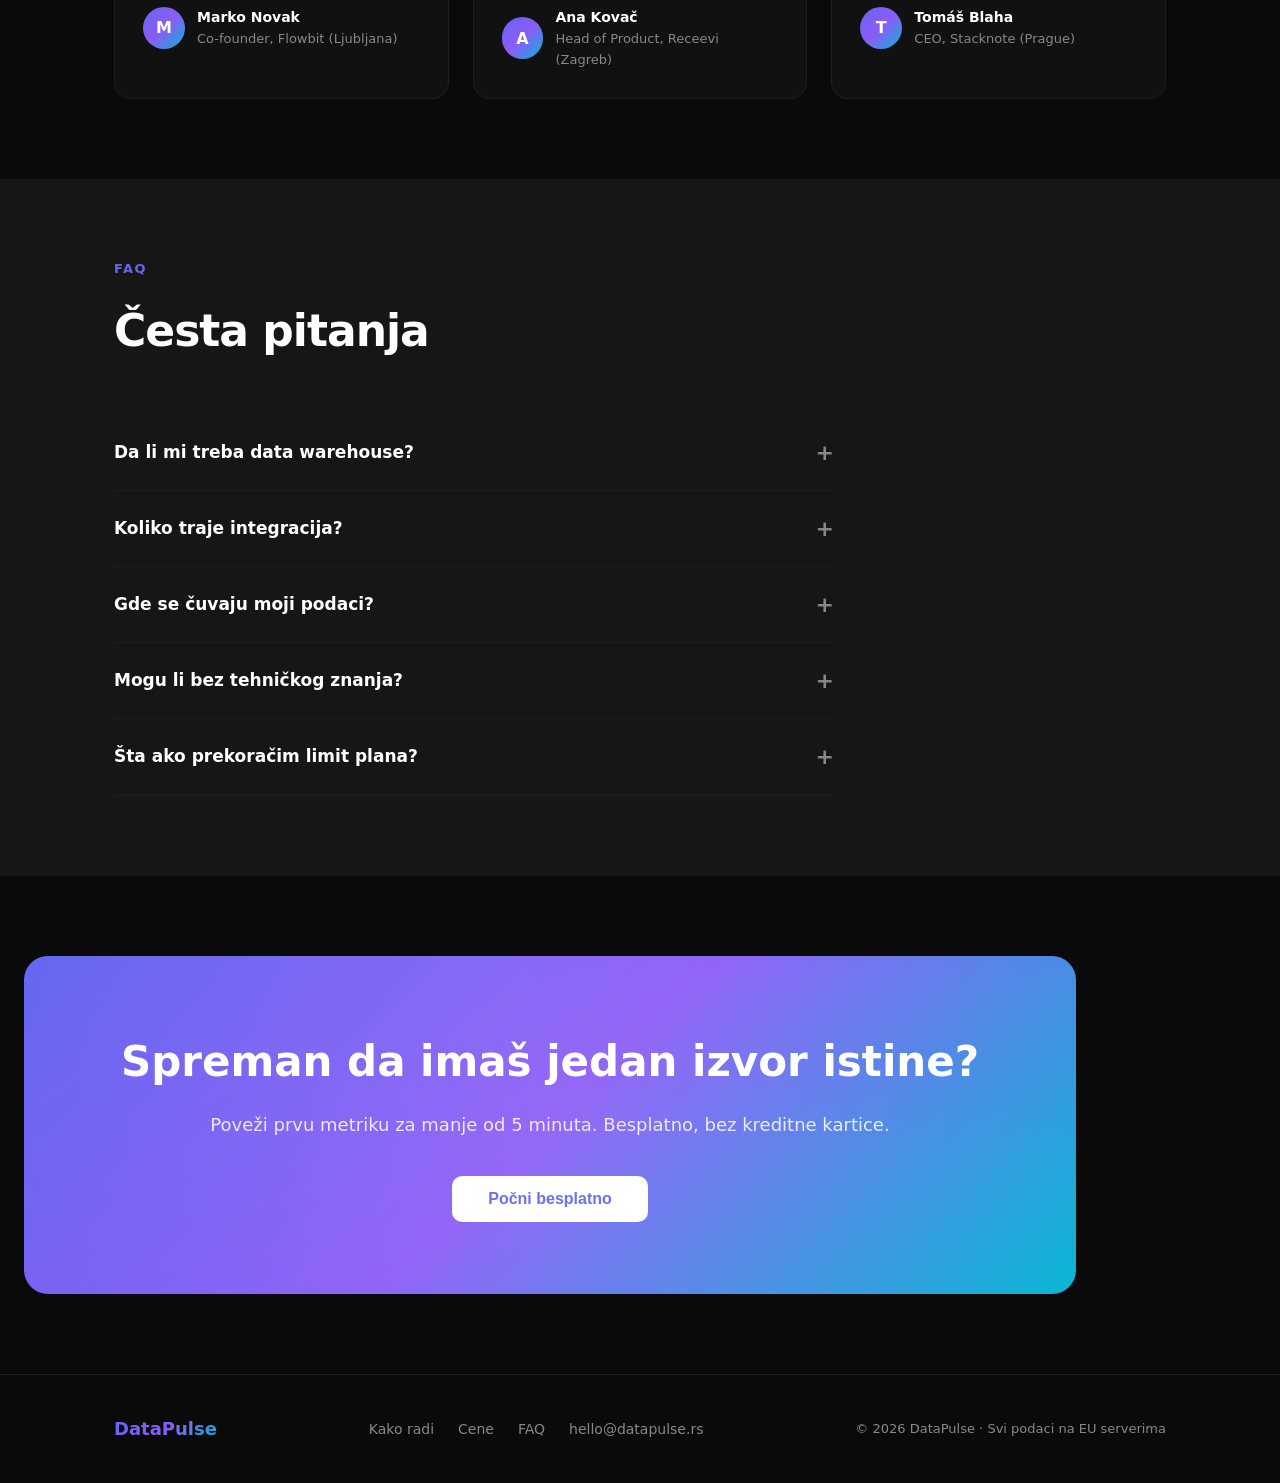
==== commit 210d5b4b: "Update print statement from 'Hello' to 'Goodbye'" ====
--- a/index.html
+++ b/index.html
@@ -1,124 +1,184 @@
 <!DOCTYPE html>
-<html lang="sr">
+<html lang="sr" data-theme="dark">
 <head>
 <meta charset="UTF-8">
 <meta name="viewport" content="width=device-width, initial-scale=1.0">
 <title>DataPulse — Jedna platforma. Svi tvoji brojevi.</title>
 <style>
 *{margin:0;padding:0;box-sizing:border-box}
-:root{--bg:#0a0a0a;--surface:#111111;--border:#1e1e1e;--accent:#6366f1;--green:#22c55e;--text:#ffffff;--muted:#888888}
-body{background:var(--bg);color:var(--text);font-family:system-ui,-apple-system,sans-serif;line-height:1.6}
+:root{
+--accent1:#6366f1;--accent2:#8b5cf6;--accent3:#06b6d4;
+--gradient:linear-gradient(135deg,#6366f1,#8b5cf6,#06b6d4);
+--gradient-text:linear-gradient(135deg,#6366f1,#8b5cf6,#06b6d4);
+}
+[data-theme="dark"]{
+--bg:#0a0a0a;--surface:#111111;--surface2:#161616;--border:#1e1e1e;
+--text:#ffffff;--muted:#888888;--card:#111111;
+}
+[data-theme="light"]{
+--bg:#f8fafc;--surface:#ffffff;--surface2:#f1f5f9;--border:#e2e8f0;
+--text:#0f172a;--muted:#64748b;--card:#ffffff;
+}
+body{background:var(--bg);color:var(--text);font-family:system-ui,-apple-system,sans-serif;line-height:1.6;transition:background 0.3s,color 0.3s}
 a{color:inherit;text-decoration:none}
 .container{max-width:1100px;margin:0 auto;padding:0 24px}
-nav{border-bottom:1px solid var(--border);padding:16px 0;position:sticky;top:0;background:rgba(10,10,10,0.95);backdrop-filter:blur(10px);z-index:100}
+
+/* NAV */
+nav{border-bottom:1px solid var(--border);padding:16px 0;position:sticky;top:0;background:var(--bg);backdrop-filter:blur(10px);z-index:100;transition:background 0.3s}
+[data-theme="dark"] nav{background:rgba(10,10,10,0.95)}
+[data-theme="light"] nav{background:rgba(248,250,252,0.95)}
 .nav-inner{display:flex;align-items:center;justify-content:space-between}
-.logo{font-size:20px;font-weight:700;color:var(--accent)}
-.nav-links{display:flex;gap:32px;color:var(--muted);font-size:14px}
+.logo{font-size:20px;font-weight:800;background:var(--gradient);-webkit-background-clip:text;-webkit-text-fill-color:transparent;background-clip:text}
+.nav-links{display:flex;gap:32px;font-size:14px;color:var(--muted)}
 .nav-links a:hover{color:var(--text)}
-.nav-right{display:flex;align-items:center;gap:16px}
-.lang-toggle{background:var(--surface);border:1px solid var(--border);color:var(--muted);padding:6px 12px;border-radius:6px;cursor:pointer;font-size:13px}
-.lang-toggle:hover{border-color:var(--accent);color:var(--text)}
-.btn{background:var(--accent);color:#fff;border:none;padding:10px 20px;border-radius:8px;cursor:pointer;font-size:14px;font-weight:600}
-.btn:hover{opacity:0.9}
-.btn-outline{background:transparent;border:1px solid var(--border);color:var(--text);padding:10px 20px;border-radius:8px;cursor:pointer;font-size:14px}
-.btn-outline:hover{border-color:var(--accent)}
+.nav-right{display:flex;align-items:center;gap:12px}
+.icon-btn{background:var(--surface);border:1px solid var(--border);color:var(--text);width:36px;height:36px;border-radius:8px;cursor:pointer;font-size:16px;display:flex;align-items:center;justify-content:center;transition:all 0.2s}
+.icon-btn:hover{border-color:var(--accent1)}
+.lang-btn{background:var(--surface);border:1px solid var(--border);color:var(--muted);padding:6px 12px;border-radius:8px;cursor:pointer;font-size:13px;font-weight:600;transition:all 0.2s}
+.lang-btn:hover{border-color:var(--accent1);color:var(--text)}
+.btn{background:var(--gradient);color:#fff;border:none;padding:10px 20px;border-radius:8px;cursor:pointer;font-size:14px;font-weight:700;transition:opacity 0.2s;position:relative}
+.btn:hover{opacity:0.88}
+.btn-outline{background:transparent;border:1px solid var(--border);color:var(--text);padding:10px 20px;border-radius:8px;cursor:pointer;font-size:14px;font-weight:600;transition:all 0.2s}
+.btn-outline:hover{border-color:var(--accent1)}
+
+/* HERO */
 .hero{padding:100px 0 80px;text-align:center}
+.section-label{font-size:13px;font-weight:700;letter-spacing:1.5px;text-transform:uppercase;margin-bottom:16px;background:var(--gradient);-webkit-background-clip:text;-webkit-text-fill-color:transparent;background-clip:text}
 .hero h1{font-size:clamp(36px,6vw,68px);font-weight:800;line-height:1.1;margin-bottom:24px;letter-spacing:-2px}
-.hero h1 span{color:var(--accent)}
+.grad-text{background:var(--gradient);-webkit-background-clip:text;-webkit-text-fill-color:transparent;background-clip:text}
 .hero>div>p{font-size:20px;color:var(--muted);max-width:580px;margin:0 auto 40px}
-.hero-form{display:flex;gap:12px;justify-content:center;flex-wrap:wrap;margin-bottom:48px}
-.hero-form input{background:var(--surface);border:1px solid var(--border);color:var(--text);padding:12px 20px;border-radius:8px;font-size:15px;width:300px}
-.hero-form input:focus{outline:none;border-color:var(--accent)}
-.trust-badges{display:flex;justify-content:center;gap:32px;flex-wrap:wrap}
+.hero-form{display:flex;gap:12px;justify-content:center;flex-wrap:wrap;margin-bottom:16px}
+.hero-form input[type="email"]{background:var(--surface);border:1px solid var(--border);color:var(--text);padding:12px 20px;border-radius:8px;font-size:15px;width:300px;transition:border 0.2s}
+.hero-form input[type="email"]:focus{outline:none;border-color:var(--accent1)}
+.form-status{font-size:14px;margin-bottom:24px;min-height:20px;color:var(--muted)}
+.form-status.success{color:#22c55e}
+.form-status.error{color:#ef4444}
+.trust-badges{display:flex;justify-content:center;gap:32px;flex-wrap:wrap;margin-bottom:60px}
 .badge{display:flex;align-items:center;gap:8px;color:var(--muted);font-size:13px}
-.badge .check{color:var(--green)}
-.dashboard-preview{background:var(--surface);border:1px solid var(--border);border-radius:16px;padding:24px;max-width:800px;margin:60px auto 0;text-align:left}
+.badge .g{background:var(--gradient);-webkit-background-clip:text;-webkit-text-fill-color:transparent;background-clip:text;font-weight:700}
+
+/* MOCK DASHBOARD */
+.dashboard-preview{background:var(--surface);border:1px solid var(--border);border-radius:16px;padding:24px;max-width:800px;margin:0 auto;text-align:left;box-shadow:0 20px 60px rgba(99,102,241,0.1)}
 .db-header{display:flex;align-items:center;gap:8px;margin-bottom:20px}
 .db-dot{width:12px;height:12px;border-radius:50%}
 .db-grid{display:grid;grid-template-columns:repeat(3,1fr);gap:16px;margin-bottom:20px}
 .db-card{background:var(--bg);border:1px solid var(--border);border-radius:10px;padding:16px}
-.db-label{font-size:12px;color:var(--muted);margin-bottom:8px}
-.db-value{font-size:28px;font-weight:700}
-.db-delta{font-size:12px;color:var(--green);margin-top:4px}
-.db-bar{height:6px;background:var(--border);border-radius:3px;margin-top:12px}
+.db-label{font-size:11px;color:var(--muted);margin-bottom:8px;letter-spacing:1px}
+.db-value{font-size:26px;font-weight:800}
+.db-delta-green{font-size:12px;color:#22c55e;margin-top:4px}
+.db-delta-yellow{font-size:12px;color:#f59e0b;margin-top:4px}
+.db-bar{height:5px;background:var(--border);border-radius:3px;margin-top:12px}
 .db-bar-fill{height:100%;border-radius:3px}
+
+/* SECTIONS */
 section{padding:80px 0}
-.section-label{font-size:13px;color:var(--accent);font-weight:600;letter-spacing:1px;text-transform:uppercase;margin-bottom:16px}
-.section-title{font-size:clamp(28px,4vw,44px);font-weight:700;margin-bottom:16px;letter-spacing:-1px}
+.section-title{font-size:clamp(28px,4vw,44px);font-weight:800;margin-bottom:16px;letter-spacing:-1px}
 .section-sub{color:var(--muted);font-size:18px;max-width:560px}
-.surface{background:var(--surface)}
+.surface-bg{background:var(--surface2)}
+
+/* PROBLEM */
 .problem-grid{display:grid;grid-template-columns:repeat(auto-fit,minmax(280px,1fr));gap:24px;margin-top:48px}
-.problem-card{background:var(--bg);border:1px solid var(--border);border-radius:12px;padding:28px}
-.problem-card .icon{font-size:32px;margin-bottom:16px}
-.problem-card h3{font-size:18px;font-weight:600;margin-bottom:10px}
+.problem-card{background:var(--card);border:1px solid var(--border);border-radius:16px;padding:28px;transition:border-color 0.2s,transform 0.2s}
+.problem-card:hover{border-color:var(--accent1);transform:translateY(-2px)}
+.p-icon{font-size:36px;margin-bottom:16px}
+.problem-card h3{font-size:18px;font-weight:700;margin-bottom:10px}
 .problem-card p{color:var(--muted);font-size:15px}
+
+/* STEPS */
 .steps{display:grid;grid-template-columns:repeat(auto-fit,minmax(280px,1fr));gap:32px;margin-top:48px}
 .step{position:relative;padding-left:60px}
-.step-num{position:absolute;left:0;top:0;width:40px;height:40px;background:var(--accent);border-radius:10px;display:flex;align-items:center;justify-content:center;font-weight:700;font-size:18px}
-.step h3{font-size:18px;font-weight:600;margin-bottom:10px}
+.step-num{position:absolute;left:0;top:0;width:42px;height:42px;background:var(--gradient);border-radius:12px;display:flex;align-items:center;justify-content:center;font-weight:800;font-size:18px;color:#fff}
+.step h3{font-size:18px;font-weight:700;margin-bottom:10px}
 .step p{color:var(--muted);font-size:15px}
+
+/* FEATURES */
 .features-grid{display:grid;grid-template-columns:repeat(auto-fit,minmax(240px,1fr));gap:24px;margin-top:48px}
-.feature-card{background:var(--surface);border:1px solid var(--border);border-radius:12px;padding:28px}
-.feature-card .icon{font-size:28px;margin-bottom:16px}
-.feature-card h3{font-size:17px;font-weight:600;margin-bottom:8px}
+.feature-card{background:var(--card);border:1px solid var(--border);border-radius:16px;padding:28px;transition:border-color 0.2s,transform 0.2s}
+.feature-card:hover{border-color:var(--accent2);transform:translateY(-2px)}
+.f-icon{font-size:32px;margin-bottom:16px}
+.feature-card h3{font-size:17px;font-weight:700;margin-bottom:8px}
 .feature-card p{color:var(--muted);font-size:14px}
-.table-wrap{overflow-x:auto;margin-top:48px}
+
+/* TABLE */
+.table-wrap{overflow-x:auto;margin-top:48px;border-radius:16px;border:1px solid var(--border)}
 table{width:100%;border-collapse:collapse;font-size:15px}
-th{padding:16px;text-align:left;color:var(--muted);font-weight:500;border-bottom:1px solid var(--border);font-size:13px}
-th:first-child{color:var(--text)}
-td{padding:16px;border-bottom:1px solid var(--border)}
+th{padding:16px 20px;text-align:left;color:var(--muted);font-weight:600;border-bottom:1px solid var(--border);font-size:13px;background:var(--surface)}
+th.accent-col{background:linear-gradient(135deg,rgba(99,102,241,0.15),rgba(139,92,246,0.15));color:var(--accent1)}
+td{padding:14px 20px;border-bottom:1px solid var(--border)}
 td:first-child{color:var(--muted);font-size:14px}
-.check-icon{color:var(--green)}
-.cross-icon{color:#ef4444}
-.partial-icon{color:#f59e0b}
-tr.hl td{background:rgba(99,102,241,0.08)}
-tr.hl td:first-child{color:var(--accent);font-weight:600}
+tr:last-child td{border-bottom:none}
+.ci{color:#22c55e;font-weight:700}
+.xi{color:#ef4444}
+.pi{color:#f59e0b}
+tr.hl{background:linear-gradient(135deg,rgba(99,102,241,0.06),rgba(6,182,212,0.06))}
+tr.hl td:first-child{font-weight:600;color:var(--text)}
+
+/* PRICING */
 .pricing-grid{display:grid;grid-template-columns:repeat(auto-fit,minmax(280px,1fr));gap:24px;margin-top:48px}
-.price-card{background:var(--surface);border:1px solid var(--border);border-radius:16px;padding:32px;position:relative}
-.price-card.featured{border-color:var(--accent);background:rgba(99,102,241,0.05)}
-.price-badge{position:absolute;top:-12px;left:50%;transform:translateX(-50%);background:var(--accent);color:#fff;padding:4px 16px;border-radius:20px;font-size:12px;font-weight:600}
-.price-tier{font-size:14px;color:var(--muted);margin-bottom:8px}
-.price-amount{font-size:48px;font-weight:800;margin-bottom:4px}
-.price-amount span{font-size:18px;font-weight:400;color:var(--muted)}
-.price-desc{color:var(--muted);font-size:14px;margin-bottom:24px}
+.price-card{background:var(--card);border:1px solid var(--border);border-radius:20px;padding:32px;position:relative;transition:transform 0.2s}
+.price-card:hover{transform:translateY(-3px)}
+.price-card.featured{border-color:transparent;background:var(--card);position:relative}
+.price-card.featured::before{content:'';position:absolute;inset:-1px;border-radius:21px;background:var(--gradient);z-index:-1}
+.price-badge{position:absolute;top:-13px;left:50%;transform:translateX(-50%);background:var(--gradient);color:#fff;padding:4px 18px;border-radius:20px;font-size:12px;font-weight:700;white-space:nowrap}
+.price-tier{font-size:14px;color:var(--muted);margin-bottom:8px;font-weight:600}
+.price-amount{font-size:52px;font-weight:900;margin-bottom:4px;background:var(--gradient);-webkit-background-clip:text;-webkit-text-fill-color:transparent;background-clip:text}
+.price-amount span{font-size:18px;font-weight:400;-webkit-text-fill-color:var(--muted);color:var(--muted)}
+.price-desc{color:var(--muted);font-size:14px;margin-bottom:28px}
 .price-features{list-style:none;margin-bottom:32px}
-.price-features li{padding:8px 0;border-bottom:1px solid var(--border);font-size:14px;display:flex;align-items:center;gap:10px}
+.price-features li{padding:9px 0;border-bottom:1px solid var(--border);font-size:14px;display:flex;align-items:center;gap:10px}
 .price-features li:last-child{border:none}
-.testimonials-grid{display:grid;grid-template-columns:repeat(auto-fit,minmax(300px,1fr));gap:24px;margin-top:48px}
-.testimonial{background:var(--bg);border:1px solid var(--border);border-radius:12px;padding:28px}
-.testimonial p{font-size:16px;line-height:1.7;margin-bottom:20px;color:#ccc}
-.testimonial-author{display:flex;align-items:center;gap:12px}
-.avatar{width:40px;height:40px;border-radius:50%;background:var(--accent);display:flex;align-items:center;justify-content:center;font-weight:700;font-size:16px}
-.author-name{font-weight:600;font-size:14px}
-.author-role{color:var(--muted);font-size:13px}
+
+/* TESTIMONIALS */
+.test-grid{display:grid;grid-template-columns:repeat(auto-fit,minmax(300px,1fr));gap:24px;margin-top:48px}
+.testimonial{background:var(--card);border:1px solid var(--border);border-radius:16px;padding:28px;transition:border-color 0.2s}
+.testimonial:hover{border-color:var(--accent2)}
+.quote{font-size:32px;line-height:1;margin-bottom:12px;background:var(--gradient);-webkit-background-clip:text;-webkit-text-fill-color:transparent;background-clip:text}
+.testimonial p{font-size:15px;line-height:1.7;margin-bottom:20px;color:var(--muted)}
+.t-author{display:flex;align-items:center;gap:12px}
+.avatar{width:42px;height:42px;border-radius:50%;background:var(--gradient);display:flex;align-items:center;justify-content:center;font-weight:800;font-size:16px;color:#fff}
+.t-name{font-weight:700;font-size:14px}
+.t-role{color:var(--muted);font-size:13px}
+
+/* FAQ */
 .faq-list{margin-top:48px;max-width:720px}
 .faq-item{border-bottom:1px solid var(--border);padding:20px 0;cursor:pointer}
-.faq-question{display:flex;justify-content:space-between;align-items:center;font-size:17px;font-weight:500}
-.faq-arrow{color:var(--muted);transition:transform 0.2s;font-size:20px}
-.faq-answer{color:var(--muted);font-size:15px;margin-top:12px;display:none;line-height:1.7}
+.faq-q{display:flex;justify-content:space-between;align-items:center;font-size:17px;font-weight:600;gap:16px}
+.faq-arrow{color:var(--muted);transition:transform 0.25s;font-size:22px;flex-shrink:0}
+.faq-a{color:var(--muted);font-size:15px;margin-top:12px;display:none;line-height:1.7}
 .faq-item.open .faq-arrow{transform:rotate(45deg)}
-.faq-item.open .faq-answer{display:block}
-.cta-banner{background:var(--accent);border-radius:20px;padding:64px;text-align:center;margin:80px 0}
-.cta-banner h2{font-size:clamp(24px,4vw,40px);font-weight:700;margin-bottom:16px}
-.cta-banner p{font-size:18px;margin-bottom:32px;opacity:0.85}
-.btn-white{background:#fff;color:var(--accent);border:none;padding:14px 32px;border-radius:8px;cursor:pointer;font-size:16px;font-weight:700}
+.faq-item.open .faq-a{display:block}
+
+/* CTA */
+.cta-wrap{margin:80px 0}
+.cta-banner{background:var(--gradient);border-radius:24px;padding:72px 40px;text-align:center;position:relative;overflow:hidden}
+.cta-banner::before{content:'';position:absolute;top:-50%;left:-50%;width:200%;height:200%;background:radial-gradient(circle,rgba(255,255,255,0.08) 0%,transparent 60%);pointer-events:none}
+.cta-banner h2{font-size:clamp(24px,4vw,42px);font-weight:800;margin-bottom:16px;color:#fff}
+.cta-banner p{font-size:18px;margin-bottom:36px;color:rgba(255,255,255,0.85)}
+.btn-white{background:#fff;color:var(--accent1);border:none;padding:14px 36px;border-radius:10px;cursor:pointer;font-size:16px;font-weight:800;transition:transform 0.2s,box-shadow 0.2s}
+.btn-white:hover{transform:translateY(-2px);box-shadow:0 8px 24px rgba(0,0,0,0.2)}
+
+/* FOOTER */
 footer{border-top:1px solid var(--border);padding:40px 0}
 .footer-inner{display:flex;justify-content:space-between;align-items:center;flex-wrap:wrap;gap:16px}
-.footer-logo{font-size:18px;font-weight:700;color:var(--accent)}
+.footer-logo{font-size:18px;font-weight:800;background:var(--gradient);-webkit-background-clip:text;-webkit-text-fill-color:transparent;background-clip:text}
 .footer-links{display:flex;gap:24px;color:var(--muted);font-size:14px}
+.footer-links a:hover{color:var(--text)}
 .footer-copy{color:var(--muted);font-size:13px}
-@media(max-width:600px){
+
+/* RESPONSIVE */
+@media(max-width:768px){
 .nav-links{display:none}
+.db-grid{grid-template-columns:1fr}
 .hero-form{flex-direction:column;align-items:center}
-.hero-form input{width:100%}
-.db-grid{grid-template-columns:1fr}
-.cta-banner{padding:40px 24px}
+.hero-form input[type="email"]{width:100%;max-width:340px}
+.cta-banner{padding:48px 24px}
 .footer-inner{flex-direction:column;text-align:center}
 }
 </style>
 </head>
 <body>
 
+<!-- NAV -->
 <nav>
 <div class="container">
 <div class="nav-inner">
@@ -130,27 +190,38 @@
 <a href="#faq">FAQ</a>
 </div>
 <div class="nav-right">
-<button class="lang-toggle" onclick="toggleLang()">EN</button>
+<button class="icon-btn" onclick="toggleTheme()" id="theme-btn" title="Toggle theme">🌙</button>
+<button class="lang-btn" onclick="toggleLang()" id="lang-btn">EN</button>
 <button class="btn" onclick="focusEmail()" data-sr="Počni besplatno" data-en="Start for free">Počni besplatno</button>
 </div>
 </div>
 </div>
 </nav>
 
+<!-- HERO -->
 <section class="hero">
 <div class="container">
 <div class="section-label" data-sr="Metrika platforma za EU startape" data-en="Metrics platform for EU startups">Metrika platforma za EU startape</div>
-<h1 data-sr="Jedna platforma.<br><span>Svi tvoji brojevi.</span>" data-en="One platform.<br><span>All your numbers.</span>">Jedna platforma.<br><span>Svi tvoji brojevi.</span></h1>
+<h1>
+<span data-sr="Jedna platforma." data-en="One platform.">Jedna platforma.</span><br>
+<span class="grad-text" data-sr="Svi tvoji brojevi." data-en="All your numbers.">Svi tvoji brojevi.</span>
+</h1>
 <p data-sr="DataPulse prima metrike iz svih tvojih izvora, normalizuje ih i prikazuje na jednom mestu — u realnom vremenu, bez SQL-a, bez čekanja." data-en="DataPulse ingests metrics from all your sources, normalizes them, and displays everything in one place — real-time, no SQL, no waiting.">DataPulse prima metrike iz svih tvojih izvora, normalizuje ih i prikazuje na jednom mestu — u realnom vremenu, bez SQL-a, bez čekanja.</p>
+
+<form id="signup-form" onsubmit="handleSignup(event)">
 <div class="hero-form">
-<input type="email" id="hero-email" placeholder="tvoj@email.com" />
-<button class="btn" style="padding:12px 28px;font-size:15px" onclick="handleSignup()" data-sr="Počni besplatno" data-en="Start for free">Počni besplatno</button>
-</div>
+<input type="email" id="hero-email" name="email" placeholder="tvoj@email.com" required />
+<button type="submit" class="btn" style="padding:12px 28px;font-size:15px" data-sr="Počni besplatno" data-en="Start for free">Počni besplatno</button>
+</div>
+</form>
+<div class="form-status" id="form-status"></div>
+
 <div class="trust-badges">
-<div class="badge"><span class="check">✓</span><span data-sr="Bez kreditne kartice" data-en="No credit card required">Bez kreditne kartice</span></div>
-<div class="badge"><span class="check">✓</span><span>GDPR compliant</span></div>
-<div class="badge"><span class="check">✓</span><span data-sr="EU serveri" data-en="EU servers">EU serveri</span></div>
-</div>
+<div class="badge"><span class="g">✓</span><span data-sr="Bez kreditne kartice" data-en="No credit card required">Bez kreditne kartice</span></div>
+<div class="badge"><span class="g">✓</span><span>GDPR compliant</span></div>
+<div class="badge"><span class="g">✓</span><span data-sr="EU serveri" data-en="EU servers">EU serveri</span></div>
+</div>
+
 <div class="dashboard-preview">
 <div class="db-header">
 <div class="db-dot" style="background:#ef4444"></div>
@@ -161,20 +232,20 @@
 <div class="db-grid">
 <div class="db-card">
 <div class="db-label">ACTIVE USERS</div>
-<div class="db-value">3,842</div>
-<div class="db-delta">↑ +12% vs last week</div>
-<div class="db-bar"><div class="db-bar-fill" style="width:72%;background:var(--accent)"></div></div>
+<div class="db-value" style="background:var(--gradient);-webkit-background-clip:text;-webkit-text-fill-color:transparent;background-clip:text">3,842</div>
+<div class="db-delta-green">↑ +12% vs last week</div>
+<div class="db-bar"><div class="db-bar-fill" style="width:72%;background:linear-gradient(90deg,#6366f1,#8b5cf6)"></div></div>
 </div>
 <div class="db-card">
 <div class="db-label">MRR</div>
-<div class="db-value">€14,200</div>
-<div class="db-delta">↑ +8% vs last month</div>
-<div class="db-bar"><div class="db-bar-fill" style="width:58%;background:var(--green)"></div></div>
+<div class="db-value" style="background:var(--gradient);-webkit-background-clip:text;-webkit-text-fill-color:transparent;background-clip:text">€14,200</div>
+<div class="db-delta-green">↑ +8% vs last month</div>
+<div class="db-bar"><div class="db-bar-fill" style="width:58%;background:linear-gradient(90deg,#8b5cf6,#06b6d4)"></div></div>
 </div>
 <div class="db-card">
 <div class="db-label">CHURN RATE</div>
-<div class="db-value">2.1%</div>
-<div class="db-delta" style="color:#f59e0b">→ stable</div>
+<div class="db-value" style="background:var(--gradient);-webkit-background-clip:text;-webkit-text-fill-color:transparent;background-clip:text">2.1%</div>
+<div class="db-delta-yellow">→ stable</div>
 <div class="db-bar"><div class="db-bar-fill" style="width:21%;background:#f59e0b"></div></div>
 </div>
 </div>
@@ -183,24 +254,25 @@
 </div>
 </section>
 
-<section class="surface" id="problem">
+<!-- PROBLEM -->
+<section class="surface-bg" id="problem">
 <div class="container">
 <div class="section-label" data-sr="Problem" data-en="The problem">Problem</div>
 <div class="section-title" data-sr="Prepoznaješ li ovo?" data-en="Does this sound familiar?">Prepoznaješ li ovo?</div>
 <div class="section-sub" data-sr="Svaka kompanija koja raste dolazi do istog zida." data-en="Every growing company hits the same wall.">Svaka kompanija koja raste dolazi do istog zida.</div>
 <div class="problem-grid">
 <div class="problem-card">
-<div class="icon">🗂️</div>
+<div class="p-icon">🗂️</div>
 <h3 data-sr="Brojevi svuda, istina nigde" data-en="Numbers everywhere, truth nowhere">Brojevi svuda, istina nigde</h3>
 <p data-sr="Marketing ima jedan broj u Mixpanelu. Prodaja drugi u Salesforceu. IT treći u bazi. Svaki sastanak počinje raspravom o tome koji je tačan." data-en="Marketing has one number in Mixpanel. Sales has another in Salesforce. IT has a third in the database. Every meeting starts with a debate about which one is correct.">Marketing ima jedan broj u Mixpanelu. Prodaja drugi u Salesforceu. IT treći u bazi. Svaki sastanak počinje raspravom o tome koji je tačan.</p>
 </div>
 <div class="problem-card">
-<div class="icon">⏳</div>
+<div class="p-icon">⏳</div>
 <h3 data-sr="Izveštaj koji stigne prekasno" data-en="Reports that arrive too late">Izveštaj koji stigne prekasno</h3>
 <p data-sr="Do trenutka kada data inženjer pripremi izveštaj, odluka je već doneta ili propuštena. Stari podaci ne sprečavaju loše odluke." data-en="By the time a data engineer prepares the report, the decision has already been made or missed. Stale data does not prevent bad decisions.">Do trenutka kada data inženjer pripremi izveštaj, odluka je već doneta ili propuštena. Stari podaci ne sprečavaju loše odluke.</p>
 </div>
 <div class="problem-card">
-<div class="icon">💸</div>
+<div class="p-icon">💸</div>
 <h3 data-sr="Looker je preskup, Excel nije dovoljan" data-en="Looker is too expensive, Excel is not enough">Looker je preskup, Excel nije dovoljan</h3>
 <p data-sr="Enterprise BI platforme koštaju $50,000+ godišnje i zahtevaju data warehouse koji još nemaš. Google Sheets se sruši čim imaš 3 izvora podataka." data-en="Enterprise BI platforms cost $50,000+ per year and require a data warehouse you do not have yet. Google Sheets breaks the moment you have 3 data sources.">Enterprise BI platforme koštaju $50,000+ godišnje i zahtevaju data warehouse koji još nemaš. Google Sheets se sruši čim imaš 3 izvora podataka.</p>
 </div>
@@ -208,6 +280,7 @@
 </div>
 </section>
 
+<!-- HOW IT WORKS -->
 <section id="kako-radi">
 <div class="container">
 <div class="section-label" data-sr="Kako radi" data-en="How it works">Kako radi</div>
@@ -232,35 +305,21 @@
 </div>
 </section>
 
-<section class="surface" id="funkcije">
+<!-- FEATURES -->
+<section class="surface-bg" id="funkcije">
 <div class="container">
 <div class="section-label" data-sr="Funkcije" data-en="Features">Funkcije</div>
 <div class="section-title" data-sr="Sve što tvoj tim treba" data-en="Everything your team needs">Sve što tvoj tim treba</div>
 <div class="features-grid">
-<div class="feature-card">
-<div class="icon">⚡</div>
-<h3>Real-time ingestion API</h3>
-<p data-sr="REST API prima metrike u realnom vremenu iz bilo kog izvora. Jedan endpoint, konzistentan schema, verzionisan od prvog dana." data-en="REST API accepts metrics in real time from any source. One endpoint, consistent schema, versioned from day one.">REST API prima metrike u realnom vremenu iz bilo kog izvora. Jedan endpoint, konzistentan schema, verzionisan od prvog dana.</p>
-</div>
-<div class="feature-card">
-<div class="icon">🔔</div>
-<h3 data-sr="Pametni alarmi" data-en="Smart alerts">Pametni alarmi</h3>
-<p data-sr="Postavi threshold za bilo koju metriku. DataPulse te obaveštava pre nego što broj pređe granicu — ne posle." data-en="Set a threshold for any metric. DataPulse notifies you before a number crosses the line — not after.">Postavi threshold za bilo koju metriku. DataPulse te obaveštava pre nego što broj pređe granicu — ne posle.</p>
-</div>
-<div class="feature-card">
-<div class="icon">📊</div>
-<h3 data-sr="Dashboard bez SQL-a" data-en="Dashboard without SQL">Dashboard bez SQL-a</h3>
-<p data-sr="Svako u timu vidi iste brojeve bez pisanja upita. PM, founder, CS menadžer — svi gledaju isti dashboard." data-en="Everyone on the team sees the same numbers without writing queries. PM, founder, CS manager — all viewing the same dashboard.">Svako u timu vidi iste brojeve bez pisanja upita. PM, founder, CS menadžer — svi gledaju isti dashboard.</p>
-</div>
-<div class="feature-card">
-<div class="icon">🔒</div>
-<h3>GDPR &amp; EU compliance</h3>
-<p data-sr="Svi podaci se čuvaju na EU serverima. GDPR compliant by design. DPA dostupan za svaki workspace." data-en="All data stored on EU servers. GDPR compliant by design. DPA available for every workspace.">Svi podaci se čuvaju na EU serverima. GDPR compliant by design. DPA dostupan za svaki workspace.</p>
-</div>
-</div>
-</div>
-</section>
-
+<div class="feature-card"><div class="f-icon">⚡</div><h3>Real-time ingestion API</h3><p data-sr="REST API prima metrike u realnom vremenu iz bilo kog izvora. Jedan endpoint, konzistentan schema, verzionisan od prvog dana." data-en="REST API accepts metrics in real time from any source. One endpoint, consistent schema, versioned from day one.">REST API prima metrike u realnom vremenu iz bilo kog izvora. Jedan endpoint, konzistentan schema, verzionisan od prvog dana.</p></div>
+<div class="feature-card"><div class="f-icon">🔔</div><h3 data-sr="Pametni alarmi" data-en="Smart alerts">Pametni alarmi</h3><p data-sr="Postavi threshold za bilo koju metriku. DataPulse te obaveštava pre nego što broj pređe granicu — ne posle." data-en="Set a threshold for any metric. DataPulse notifies you before a number crosses the line — not after.">Postavi threshold za bilo koju metriku. DataPulse te obaveštava pre nego što broj pređe granicu — ne posle.</p></div>
+<div class="feature-card"><div class="f-icon">📊</div><h3 data-sr="Dashboard bez SQL-a" data-en="Dashboard without SQL">Dashboard bez SQL-a</h3><p data-sr="Svako u timu vidi iste brojeve bez pisanja upita. PM, founder, CS menadžer — svi gledaju isti dashboard." data-en="Everyone sees the same numbers without writing queries. PM, founder, CS manager — all on the same dashboard.">Svako u timu vidi iste brojeve bez pisanja upita. PM, founder, CS menadžer — svi gledaju isti dashboard.</p></div>
+<div class="feature-card"><div class="f-icon">🔒</div><h3>GDPR &amp; EU compliance</h3><p data-sr="Svi podaci se čuvaju na EU serverima. GDPR compliant by design. DPA dostupan za svaki workspace." data-en="All data stored on EU servers. GDPR compliant by design. DPA available for every workspace.">Svi podaci se čuvaju na EU serverima. GDPR compliant by design. DPA dostupan za svaki workspace.</p></div>
+</div>
+</div>
+</section>
+
+<!-- COMPARISON -->
 <section>
 <div class="container">
 <div class="section-label" data-sr="Poređenje" data-en="Comparison">Poređenje</div>
@@ -270,26 +329,27 @@
 <thead>
 <tr>
 <th data-sr="Funkcija" data-en="Feature">Funkcija</th>
-<th style="color:#6366f1">DataPulse</th>
+<th class="accent-col">DataPulse</th>
 <th>Excel / Sheets</th>
 <th>Datadog</th>
 <th>Looker</th>
 </tr>
 </thead>
 <tbody>
-<tr class="hl"><td data-sr="API ingestion iz bilo kog izvora" data-en="API ingestion from any source">API ingestion iz bilo kog izvora</td><td class="check-icon">✓</td><td class="cross-icon">✗</td><td class="check-icon">✓</td><td class="partial-icon">~</td></tr>
-<tr><td data-sr="Bez SQL znanja" data-en="No SQL knowledge required">Bez SQL znanja</td><td class="check-icon">✓</td><td class="check-icon">✓</td><td class="cross-icon">✗</td><td class="cross-icon">✗</td></tr>
-<tr class="hl"><td data-sr="Real-time alarmi" data-en="Real-time alerts">Real-time alarmi</td><td class="check-icon">✓</td><td class="cross-icon">✗</td><td class="check-icon">✓</td><td class="partial-icon">~</td></tr>
-<tr><td data-sr="Cena za early-stage startup" data-en="Price for early-stage startup">Cena za early-stage startup</td><td class="check-icon">€0–149/mo</td><td class="check-icon">Besplatno</td><td class="cross-icon">$300+/mo</td><td class="cross-icon">$5,000+/mo</td></tr>
-<tr class="hl"><td>GDPR &amp; EU serveri</td><td class="check-icon">✓</td><td class="partial-icon">~</td><td class="partial-icon">~</td><td class="partial-icon">~</td></tr>
-<tr><td data-sr="Setup za manje od 5 min" data-en="Setup in under 5 minutes">Setup za manje od 5 min</td><td class="check-icon">✓</td><td class="check-icon">✓</td><td class="cross-icon">✗</td><td class="cross-icon">✗</td></tr>
+<tr class="hl"><td data-sr="API ingestion iz bilo kog izvora" data-en="API ingestion from any source">API ingestion iz bilo kog izvora</td><td class="ci">✓</td><td class="xi">✗</td><td class="ci">✓</td><td class="pi">~</td></tr>
+<tr><td data-sr="Bez SQL znanja" data-en="No SQL knowledge">Bez SQL znanja</td><td class="ci">✓</td><td class="ci">✓</td><td class="xi">✗</td><td class="xi">✗</td></tr>
+<tr class="hl"><td data-sr="Real-time alarmi" data-en="Real-time alerts">Real-time alarmi</td><td class="ci">✓</td><td class="xi">✗</td><td class="ci">✓</td><td class="pi">~</td></tr>
+<tr><td data-sr="Cena za early-stage" data-en="Price for early-stage">Cena za early-stage</td><td class="ci">€0–149/mo</td><td class="ci">Besplatno</td><td class="xi">$300+/mo</td><td class="xi">$5,000+/mo</td></tr>
+<tr class="hl"><td>GDPR &amp; EU serveri</td><td class="ci">✓</td><td class="pi">~</td><td class="pi">~</td><td class="pi">~</td></tr>
+<tr><td data-sr="Setup ispod 5 minuta" data-en="Setup under 5 minutes">Setup ispod 5 minuta</td><td class="ci">✓</td><td class="ci">✓</td><td class="xi">✗</td><td class="xi">✗</td></tr>
 </tbody>
 </table>
 </div>
 </div>
 </section>
 
-<section class="surface" id="cene">
+<!-- PRICING -->
+<section class="surface-bg" id="cene">
 <div class="container">
 <div class="section-label" data-sr="Cene" data-en="Pricing">Cene</div>
 <div class="section-title" data-sr="Transparentne cene. Bez iznenađenja." data-en="Transparent pricing. No surprises.">Transparentne cene. Bez iznenađenja.</div>
@@ -299,13 +359,13 @@
 <div class="price-amount">€0<span>/mo</span></div>
 <div class="price-desc" data-sr="Za pojedince i male timove koji tek počinju." data-en="For individuals and small teams just getting started.">Za pojedince i male timove koji tek počinju.</div>
 <ul class="price-features">
-<li><span class="check-icon">✓</span><span data-sr="1 workspace" data-en="1 workspace">1 workspace</span></li>
-<li><span class="check-icon">✓</span><span data-sr="5 metrika" data-en="5 metrics">5 metrika</span></li>
-<li><span class="check-icon">✓</span><span data-sr="7 dana istorije" data-en="7 days history">7 dana istorije</span></li>
-<li><span class="check-icon">✓</span><span>REST API</span></li>
-<li><span class="cross-icon">✗</span><span style="color:var(--muted)" data-sr="Alarmi" data-en="Alerts">Alarmi</span></li>
+<li><span class="ci">✓</span><span data-sr="1 workspace" data-en="1 workspace">1 workspace</span></li>
+<li><span class="ci">✓</span><span data-sr="5 metrika" data-en="5 metrics">5 metrika</span></li>
+<li><span class="ci">✓</span><span data-sr="7 dana istorije" data-en="7 days history">7 dana istorije</span></li>
+<li><span class="ci">✓</span><span>REST API</span></li>
+<li><span class="xi">✗</span><span style="color:var(--muted)" data-sr="Alarmi" data-en="Alerts">Alarmi</span></li>
 </ul>
-<button class="btn-outline" style="width:100%" data-sr="Počni besplatno" data-en="Start for free">Počni besplatno</button>
+<button class="btn-outline" style="width:100%" onclick="focusEmail()" data-sr="Počni besplatno" data-en="Start for free">Počni besplatno</button>
 </div>
 <div class="price-card featured">
 <div class="price-badge" data-sr="Najpopularnije" data-en="Most popular">Najpopularnije</div>
@@ -313,24 +373,24 @@
 <div class="price-amount">€49<span>/mo</span></div>
 <div class="price-desc" data-sr="Za rastuće timove kojima treba pouzdanost." data-en="For growing teams that need reliability.">Za rastuće timove kojima treba pouzdanost.</div>
 <ul class="price-features">
-<li><span class="check-icon">✓</span><span data-sr="3 workspaces" data-en="3 workspaces">3 workspaces</span></li>
-<li><span class="check-icon">✓</span><span data-sr="50 metrika" data-en="50 metrics">50 metrika</span></li>
-<li><span class="check-icon">✓</span><span data-sr="90 dana istorije" data-en="90 days history">90 dana istorije</span></li>
-<li><span class="check-icon">✓</span><span data-sr="Alarmi + webhook" data-en="Alerts + webhook">Alarmi + webhook</span></li>
-<li><span class="check-icon">✓</span><span data-sr="Email digest" data-en="Email digest">Email digest</span></li>
+<li><span class="ci">✓</span><span data-sr="3 workspaces" data-en="3 workspaces">3 workspaces</span></li>
+<li><span class="ci">✓</span><span data-sr="50 metrika" data-en="50 metrics">50 metrika</span></li>
+<li><span class="ci">✓</span><span data-sr="90 dana istorije" data-en="90 days history">90 dana istorije</span></li>
+<li><span class="ci">✓</span><span data-sr="Alarmi + webhook" data-en="Alerts + webhook">Alarmi + webhook</span></li>
+<li><span class="ci">✓</span><span data-sr="Email digest" data-en="Email digest">Email digest</span></li>
 </ul>
-<button class="btn" style="width:100%" data-sr="Počni besplatno" data-en="Start for free">Počni besplatno</button>
+<button class="btn" style="width:100%" onclick="focusEmail()" data-sr="Počni besplatno" data-en="Start for free">Počni besplatno</button>
 </div>
 <div class="price-card">
 <div class="price-tier">Growth</div>
 <div class="price-amount">€149<span>/mo</span></div>
 <div class="price-desc" data-sr="Za timove kojima su podaci kritični za odluke." data-en="For teams where data drives every decision.">Za timove kojima su podaci kritični za odluke.</div>
 <ul class="price-features">
-<li><span class="check-icon">✓</span><span data-sr="Neograničeni workspaces" data-en="Unlimited workspaces">Neograničeni workspaces</span></li>
-<li><span class="check-icon">✓</span><span data-sr="Neograničene metrike" data-en="Unlimited metrics">Neograničene metrike</span></li>
-<li><span class="check-icon">✓</span><span data-sr="2 godine istorije" data-en="2 years history">2 godine istorije</span></li>
-<li><span class="check-icon">✓</span><span data-sr="Slack integracija" data-en="Slack integration">Slack integracija</span></li>
-<li><span class="check-icon">✓</span><span>DPA &amp; priority support</span></li>
+<li><span class="ci">✓</span><span data-sr="Neograničeni workspaces" data-en="Unlimited workspaces">Neograničeni workspaces</span></li>
+<li><span class="ci">✓</span><span data-sr="Neograničene metrike" data-en="Unlimited metrics">Neograničene metrike</span></li>
+<li><span class="ci">✓</span><span data-sr="2 godine istorije" data-en="2 years history">2 godine istorije</span></li>
+<li><span class="ci">✓</span><span data-sr="Slack integracija" data-en="Slack integration">Slack integracija</span></li>
+<li><span class="ci">✓</span><span>DPA &amp; priority support</span></li>
 </ul>
 <button class="btn-outline" style="width:100%" data-sr="Kontaktiraj nas" data-en="Contact us">Kontaktiraj nas</button>
 </div>
@@ -338,66 +398,36 @@
 </div>
 </section>
 
+<!-- TESTIMONIALS -->
 <section>
 <div class="container">
 <div class="section-label" data-sr="Korisnici" data-en="Testimonials">Korisnici</div>
 <div class="section-title" data-sr="Šta kažu timovi koji koriste DataPulse" data-en="What teams using DataPulse say">Šta kažu timovi koji koriste DataPulse</div>
-<div class="testimonials-grid">
-<div class="testimonial">
-<p data-sr='"Pre DataPulse-a, weekly metrics review je izgledao ovako: 20 minuta debate o tome čiji je broj tačan, 5 minuta odlučivanja. Sada je obrnuto."' data-en='"Before DataPulse, our weekly metrics review looked like this: 20 minutes debating whose number was correct, 5 minutes deciding. Now it is the other way around."'>"Pre DataPulse-a, weekly metrics review je izgledao ovako: 20 minuta debate o tome čiji je broj tačan, 5 minuta odlučivanja. Sada je obrnuto."</p>
-<div class="testimonial-author">
-<div class="avatar">M</div>
-<div><div class="author-name">Marko Novak</div><div class="author-role">Co-founder, Flowbit (Ljubljana)</div></div>
-</div>
-</div>
-<div class="testimonial">
-<p data-sr='"Imamo 4 izvora podataka i 2 developera. DataPulse je jedino rešenje koje smo integrišali za jedan dan i odmah videli vrednost."' data-en='"We have 4 data sources and 2 developers. DataPulse is the only solution we integrated in one day and immediately saw value."'>"Imamo 4 izvora podataka i 2 developera. DataPulse je jedino rešenje koje smo integrišali za jedan dan i odmah videli vrednost."</p>
-<div class="testimonial-author">
-<div class="avatar">A</div>
-<div><div class="author-name">Ana Kovač</div><div class="author-role">Head of Product, Receevi (Zagreb)</div></div>
-</div>
-</div>
-<div class="testimonial">
-<p data-sr='"Naš board traži iste metrike svaki kvartal. Ranije sam trošio dan na pripremu. Sada im šaljem link na DataPulse dashboard."' data-en='"Our board asks for the same metrics every quarter. I used to spend a day preparing. Now I send them a link to the DataPulse dashboard."'>"Naš board traži iste metrike svaki kvartal. Ranije sam trošio dan na pripremu. Sada im šaljem link na DataPulse dashboard."</p>
-<div class="testimonial-author">
-<div class="avatar">T</div>
-<div><div class="author-name">Tomáš Blaha</div><div class="author-role">CEO, Stacknote (Prague)</div></div>
-</div>
-</div>
-</div>
-</div>
-</section>
-
-<section class="surface" id="faq">
+<div class="test-grid">
+<div class="testimonial"><div class="quote">"</div><p data-sr="Pre DataPulse-a, weekly metrics review je izgledao ovako: 20 minuta debate o tome čiji je broj tačan, 5 minuta odlučivanja. Sada je obrnuto." data-en="Before DataPulse, our weekly metrics review looked like this: 20 minutes debating whose number was correct, 5 minutes deciding. Now it is the other way around.">Pre DataPulse-a, weekly metrics review je izgledao ovako: 20 minuta debate o tome čiji je broj tačan, 5 minuta odlučivanja. Sada je obrnuto.</p><div class="t-author"><div class="avatar">M</div><div><div class="t-name">Marko Novak</div><div class="t-role">Co-founder, Flowbit (Ljubljana)</div></div></div></div>
+<div class="testimonial"><div class="quote">"</div><p data-sr="Imamo 4 izvora podataka i 2 developera. DataPulse je jedino rešenje koje smo integrišali za jedan dan i odmah videli vrednost." data-en="We have 4 data sources and 2 developers. DataPulse is the only solution we integrated in one day and immediately saw value.">Imamo 4 izvora podataka i 2 developera. DataPulse je jedino rešenje koje smo integrišali za jedan dan i odmah videli vrednost.</p><div class="t-author"><div class="avatar">A</div><div><div class="t-name">Ana Kovač</div><div class="t-role">Head of Product, Receevi (Zagreb)</div></div></div></div>
+<div class="testimonial"><div class="quote">"</div><p data-sr="Naš board traži iste metrike svaki kvartal. Ranije sam trošio dan na pripremu. Sada im šaljem link na DataPulse dashboard." data-en="Our board asks for the same metrics every quarter. I used to spend a day preparing. Now I send them a link to the DataPulse dashboard.">Naš board traži iste metrike svaki kvartal. Ranije sam trošio dan na pripremu. Sada im šaljem link na DataPulse dashboard.</p><div class="t-author"><div class="avatar">T</div><div><div class="t-name">Tomáš Blaha</div><div class="t-role">CEO, Stacknote (Prague)</div></div></div></div>
+</div>
+</div>
+</section>
+
+<!-- FAQ -->
+<section class="surface-bg" id="faq">
 <div class="container">
 <div class="section-label">FAQ</div>
 <div class="section-title" data-sr="Česta pitanja" data-en="Frequently asked questions">Česta pitanja</div>
 <div class="faq-list">
-<div class="faq-item" onclick="toggleFaq(this)">
-<div class="faq-question"><span data-sr="Da li mi treba data warehouse?" data-en="Do I need a data warehouse?">Da li mi treba data warehouse?</span><span class="faq-arrow">+</span></div>
-<div class="faq-answer" data-sr="Ne. DataPulse prima metrike direktno via API bez data warehouse-a. Dizajniran za kompanije u ranoj fazi." data-en="No. DataPulse accepts metrics directly via API without a data warehouse. Designed for early-stage companies.">Ne. DataPulse prima metrike direktno via API bez data warehouse-a. Dizajniran za kompanije u ranoj fazi.</div>
-</div>
-<div class="faq-item" onclick="toggleFaq(this)">
-<div class="faq-question"><span data-sr="Koliko traje integracija?" data-en="How long does integration take?">Koliko traje integracija?</span><span class="faq-arrow">+</span></div>
-<div class="faq-answer" data-sr="Manje od 5 minuta za prvu metriku. Jedan POST request, jedan API ključ, jedan endpoint." data-en="Under 5 minutes for your first metric. One POST request, one API key, one endpoint.">Manje od 5 minuta za prvu metriku. Jedan POST request, jedan API ključ, jedan endpoint.</div>
-</div>
-<div class="faq-item" onclick="toggleFaq(this)">
-<div class="faq-question"><span data-sr="Gde se čuvaju moji podaci?" data-en="Where is my data stored?">Gde se čuvaju moji podaci?</span><span class="faq-arrow">+</span></div>
-<div class="faq-answer" data-sr="Isključivo na EU serverima. GDPR compliant by design. DPA dostupan za sve plaćene planove." data-en="Exclusively on EU servers. GDPR compliant by design. DPA available for all paid plans.">Isključivo na EU serverima. GDPR compliant by design. DPA dostupan za sve plaćene planove.</div>
-</div>
-<div class="faq-item" onclick="toggleFaq(this)">
-<div class="faq-question"><span data-sr="Mogu li bez tehničkog znanja?" data-en="Can I use it without technical knowledge?">Mogu li bez tehničkog znanja?</span><span class="faq-arrow">+</span></div>
-<div class="faq-answer" data-sr="Dashboard i alarmi su dizajnirani za PM-ove i foundere. Integracija zahteva jednog developera, jednom." data-en="Dashboard and alerts are designed for PMs and founders. Integration requires one developer, once.">Dashboard i alarmi su dizajnirani za PM-ove i foundere. Integracija zahteva jednog developera, jednom.</div>
-</div>
-<div class="faq-item" onclick="toggleFaq(this)">
-<div class="faq-question"><span data-sr="Šta ako prekoračim limit plana?" data-en="What if I exceed my plan limits?">Šta ako prekoračim limit plana?</span><span class="faq-arrow">+</span></div>
-<div class="faq-answer" data-sr="Nećemo blokirati podatke. Dobićeš notifikaciju i 14 dana da upgradeš. Bez automatskog naplaćivanja." data-en="We will not block your data. You receive a notification and 14 days to upgrade. No automatic charges.">Nećemo blokirati podatke. Dobićeš notifikaciju i 14 dana da upgradeš. Bez automatskog naplaćivanja.</div>
-</div>
-</div>
-</div>
-</section>
-
-<div class="container">
+<div class="faq-item" onclick="toggleFaq(this)"><div class="faq-q"><span data-sr="Da li mi treba data warehouse?" data-en="Do I need a data warehouse?">Da li mi treba data warehouse?</span><span class="faq-arrow">+</span></div><div class="faq-a" data-sr="Ne. DataPulse prima metrike direktno via API bez data warehouse-a. Dizajniran za kompanije u ranoj fazi." data-en="No. DataPulse accepts metrics directly via API without a data warehouse. Designed for early-stage companies.">Ne. DataPulse prima metrike direktno via API bez data warehouse-a. Dizajniran za kompanije u ranoj fazi.</div></div>
+<div class="faq-item" onclick="toggleFaq(this)"><div class="faq-q"><span data-sr="Koliko traje integracija?" data-en="How long does integration take?">Koliko traje integracija?</span><span class="faq-arrow">+</span></div><div class="faq-a" data-sr="Manje od 5 minuta za prvu metriku. Jedan POST request, jedan API ključ, jedan endpoint." data-en="Under 5 minutes for your first metric. One POST request, one API key, one endpoint.">Manje od 5 minuta za prvu metriku. Jedan POST request, jedan API ključ, jedan endpoint.</div></div>
+<div class="faq-item" onclick="toggleFaq(this)"><div class="faq-q"><span data-sr="Gde se čuvaju moji podaci?" data-en="Where is my data stored?">Gde se čuvaju moji podaci?</span><span class="faq-arrow">+</span></div><div class="faq-a" data-sr="Isključivo na EU serverima. GDPR compliant by design. DPA dostupan za sve plaćene planove." data-en="Exclusively on EU servers. GDPR compliant by design. DPA available for all paid plans.">Isključivo na EU serverima. GDPR compliant by design. DPA dostupan za sve plaćene planove.</div></div>
+<div class="faq-item" onclick="toggleFaq(this)"><div class="faq-q"><span data-sr="Mogu li bez tehničkog znanja?" data-en="Can I use it without technical knowledge?">Mogu li bez tehničkog znanja?</span><span class="faq-arrow">+</span></div><div class="faq-a" data-sr="Dashboard i alarmi su dizajnirani za PM-ove i foundere. Integracija zahteva jednog developera, jednom." data-en="Dashboard and alerts are designed for PMs and founders. Integration requires one developer, once.">Dashboard i alarmi su dizajnirani za PM-ove i foundere. Integracija zahteva jednog developera, jednom.</div></div>
+<div class="faq-item" onclick="toggleFaq(this)"><div class="faq-q"><span data-sr="Šta ako prekoračim limit plana?" data-en="What if I exceed my plan limits?">Šta ako prekoračim limit plana?</span><span class="faq-arrow">+</span></div><div class="faq-a" data-sr="Nećemo blokirati podatke. Dobićeš notifikaciju i 14 dana da upgradeš. Bez automatskog naplaćivanja." data-en="We will not block your data. You receive a notification and 14 days to upgrade. No automatic charges.">Nećemo blokirati podatke. Dobićeš notifikaciju i 14 dana da upgradeš. Bez automatskog naplaćivanja.</div></div>
+</div>
+</div>
+</section>
+
+<!-- CTA -->
+<div class="container cta-wrap">
 <div class="cta-banner">
 <h2 data-sr="Spreman da imaš jedan izvor istine?" data-en="Ready to have one source of truth?">Spreman da imaš jedan izvor istine?</h2>
 <p data-sr="Poveži prvu metriku za manje od 5 minuta. Besplatno, bez kreditne kartice." data-en="Connect your first metric in under 5 minutes. Free, no credit card required.">Poveži prvu metriku za manje od 5 minuta. Besplatno, bez kreditne kartice.</p>
@@ -405,6 +435,7 @@
 </div>
 </div>
 
+<!-- FOOTER -->
 <footer>
 <div class="container">
 <div class="footer-inner">
@@ -421,10 +452,19 @@
 </footer>
 
 <script>
+// THEME
+let theme = 'dark';
+function toggleTheme() {
+  theme = theme === 'dark' ? 'light' : 'dark';
+  document.documentElement.setAttribute('data-theme', theme);
+  document.getElementById('theme-btn').textContent = theme === 'dark' ? '🌙' : '☀️';
+}
+
+// LANGUAGE
 let lang = 'sr';
 function toggleLang() {
   lang = lang === 'sr' ? 'en' : 'sr';
-  document.querySelector('.lang-toggle').textContent = lang === 'sr' ? 'EN' : 'SR';
+  document.getElementById('lang-btn').textContent = lang === 'sr' ? 'EN' : 'SR';
   document.querySelectorAll('[data-sr]').forEach(el => {
     const val = el.getAttribute('data-' + lang);
     if (!val) return;
@@ -432,20 +472,11 @@
     if (val.includes('<')) { el.innerHTML = val; } else { el.textContent = val; }
   });
 }
+
+// FAQ
 function toggleFaq(el) { el.classList.toggle('open'); }
-function focusEmail() {
-  window.scrollTo({ top: 0, behavior: 'smooth' });
-  setTimeout(() => document.getElementById('hero-email').focus(), 400);
-}
-function handleSignup() {
-  const email = document.getElementById('hero-email').value;
-  if (!email || !email.includes('@')) {
-    alert(lang === 'sr' ? 'Unesi ispravan email.' : 'Please enter a valid email.');
-    return;
-  }
-  alert(lang === 'sr' ? 'Hvala! Javićemo ti se uskoro na ' + email : 'Thank you! We will reach out to ' + email + ' soon.');
-  document.getElementById('hero-email').value = '';
-}
+
+// SCROLL
 document.querySelectorAll('a[href^="#"]').forEach(a => {
   a.addEventListener('click', e => {
     e.preventDefault();
@@ -453,6 +484,55 @@
     if (t) t.scrollIntoView({ behavior: 'smooth' });
   });
 });
+
+// FOCUS EMAIL
+function focusEmail() {
+  window.scrollTo({ top: 0, behavior: 'smooth' });
+  setTimeout(() => document.getElementById('hero-email').focus(), 500);
+}
+
+// FORMSPREE EMAIL SIGNUP
+async function handleSignup(e) {
+  e.preventDefault();
+  const email = document.getElementById('hero-email').value;
+  const status = document.getElementById('form-status');
+  const btn = e.submitter;
+
+  if (!email || !email.includes('@')) {
+    status.textContent = lang === 'sr' ? 'Unesi ispravan email.' : 'Please enter a valid email.';
+    status.className = 'form-status error';
+    return;
+  }
+
+  btn.textContent = lang === 'sr' ? 'Šaljem...' : 'Sending...';
+  btn.disabled = true;
+
+  try {
+    const res = await fetch('https://formspree.io/f/YOUR_FORM_ID', {
+      method: 'POST',
+      headers: { 'Content-Type': 'application/json', 'Accept': 'application/json' },
+      body: JSON.stringify({ email })
+    });
+
+    if (res.ok) {
+      status.textContent = lang === 'sr'
+        ? '✓ Prijava uspešna! Javićemo ti se uskoro.'
+        : '✓ Success! We will reach out soon.';
+      status.className = 'form-status success';
+      document.getElementById('hero-email').value = '';
+    } else {
+      throw new Error('Server error');
+    }
+  } catch {
+    status.textContent = lang === 'sr'
+      ? 'Greška. Pokušaj ponovo ili nas kontaktiraj na hello@datapulse.rs'
+      : 'Error. Please try again or contact hello@datapulse.rs';
+    status.className = 'form-status error';
+  }
+
+  btn.textContent = lang === 'sr' ? 'Počni besplatno' : 'Start for free';
+  btn.disabled = false;
+}
 </script>
 </body>
 </html>
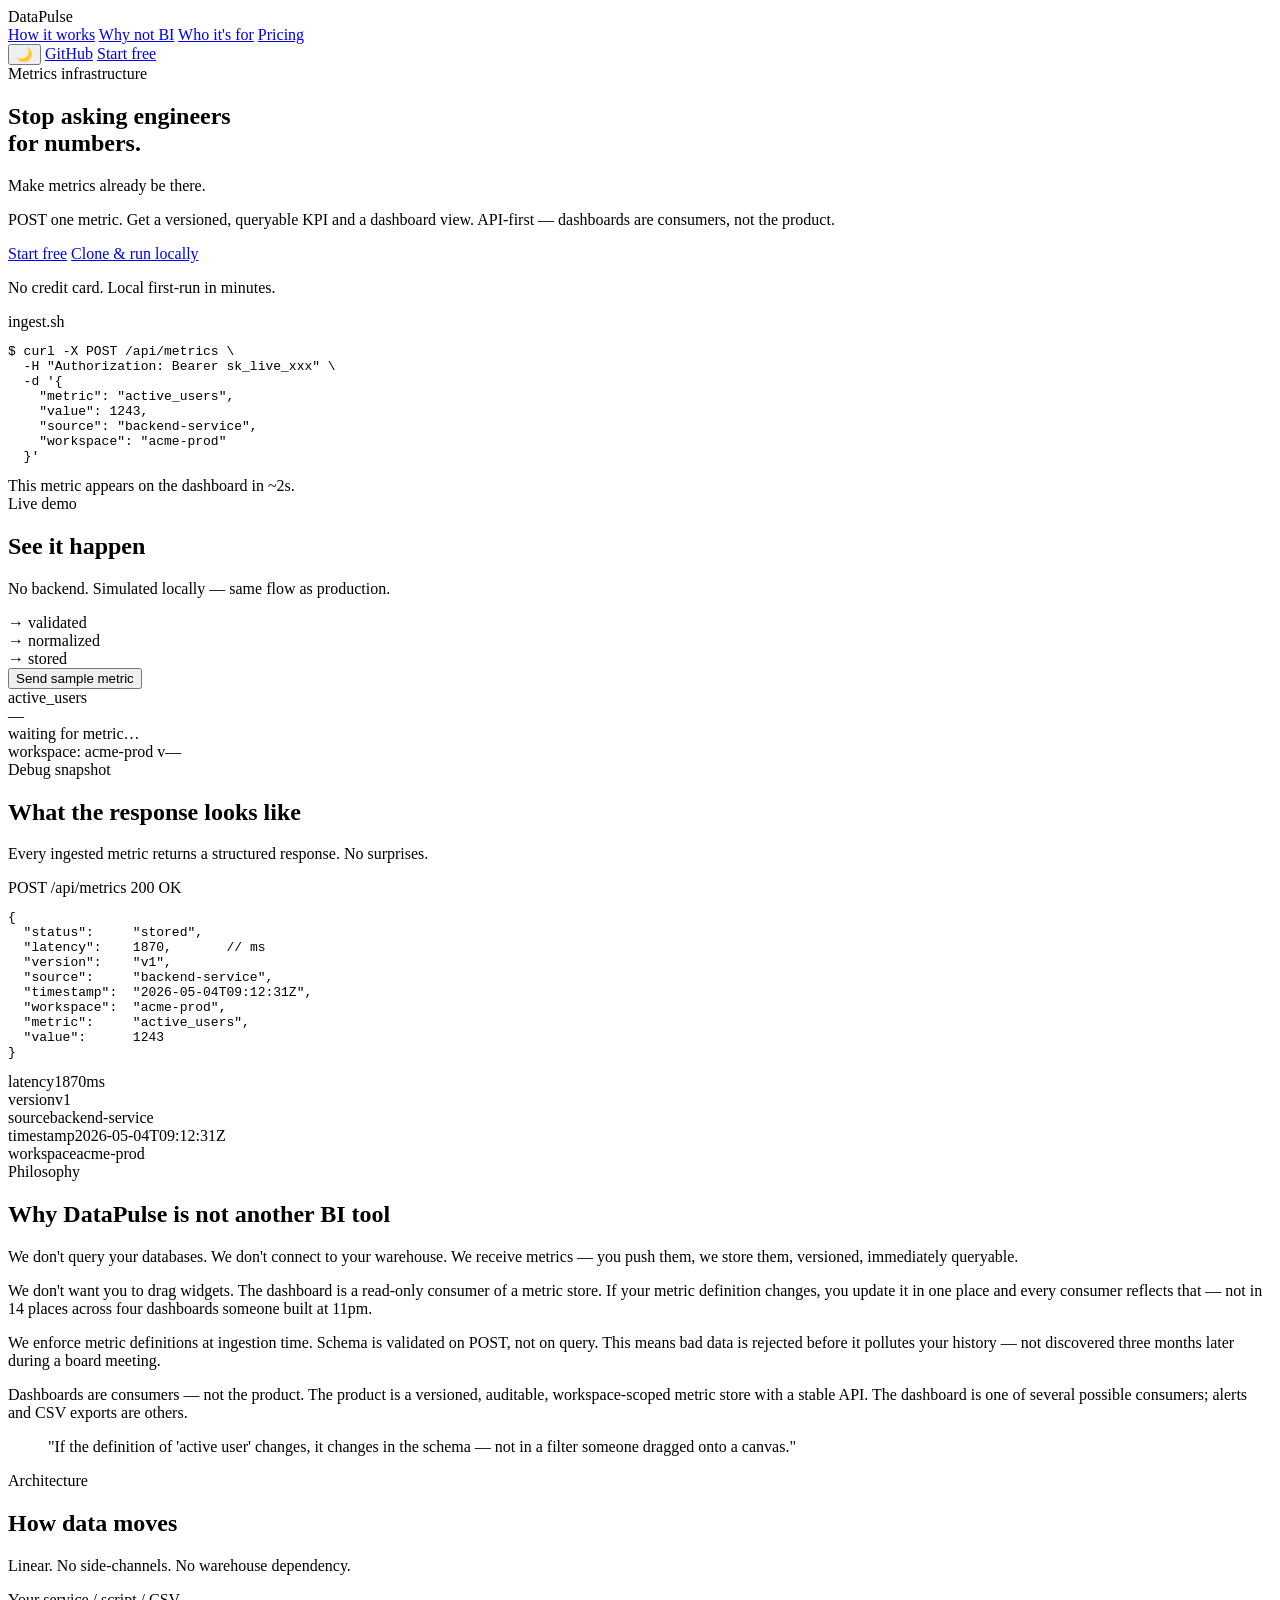
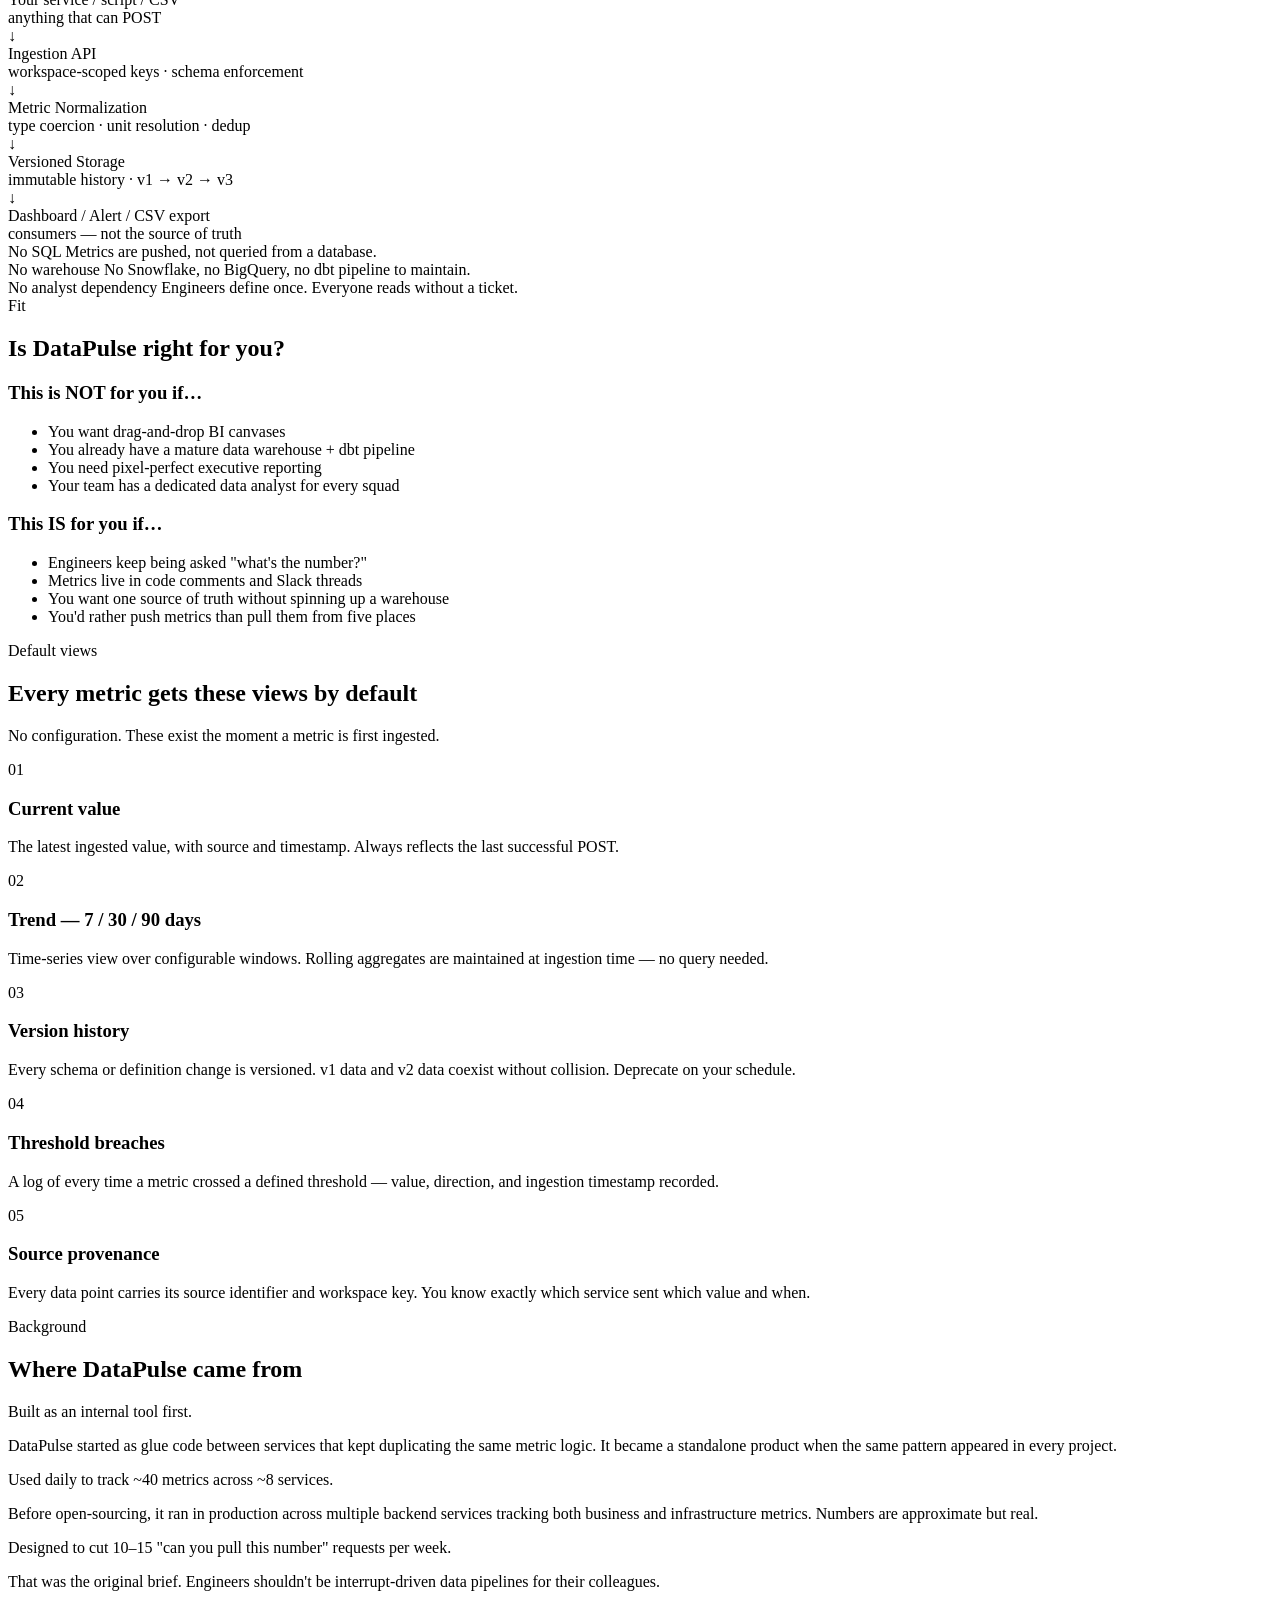
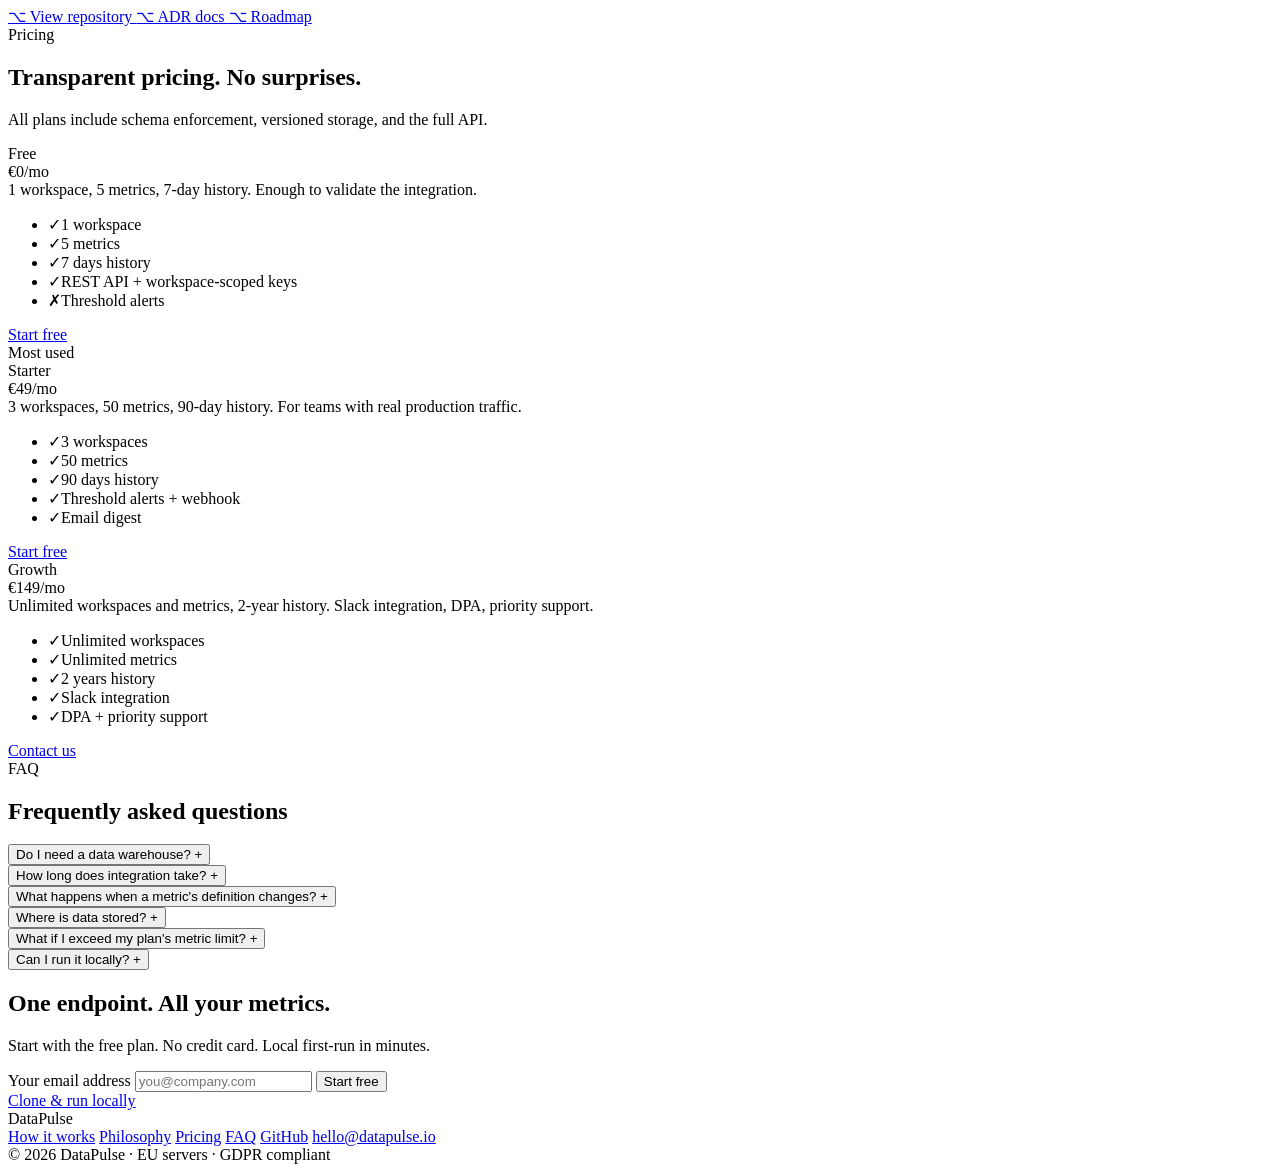
==== commit cd61cda6: "Update print statement from 'Hello' to 'Goodbye'" ====
--- a/index.html
+++ b/index.html
@@ -1,538 +1,531 @@
 <!DOCTYPE html>
-<html lang="sr" data-theme="dark">
+<html lang="en">
 <head>
 <meta charset="UTF-8">
 <meta name="viewport" content="width=device-width, initial-scale=1.0">
-<title>DataPulse — Jedna platforma. Svi tvoji brojevi.</title>
-<style>
-*{margin:0;padding:0;box-sizing:border-box}
-:root{
---accent1:#6366f1;--accent2:#8b5cf6;--accent3:#06b6d4;
---gradient:linear-gradient(135deg,#6366f1,#8b5cf6,#06b6d4);
---gradient-text:linear-gradient(135deg,#6366f1,#8b5cf6,#06b6d4);
-}
-[data-theme="dark"]{
---bg:#0a0a0a;--surface:#111111;--surface2:#161616;--border:#1e1e1e;
---text:#ffffff;--muted:#888888;--card:#111111;
-}
-[data-theme="light"]{
---bg:#f8fafc;--surface:#ffffff;--surface2:#f1f5f9;--border:#e2e8f0;
---text:#0f172a;--muted:#64748b;--card:#ffffff;
-}
-body{background:var(--bg);color:var(--text);font-family:system-ui,-apple-system,sans-serif;line-height:1.6;transition:background 0.3s,color 0.3s}
-a{color:inherit;text-decoration:none}
-.container{max-width:1100px;margin:0 auto;padding:0 24px}
-
-/* NAV */
-nav{border-bottom:1px solid var(--border);padding:16px 0;position:sticky;top:0;background:var(--bg);backdrop-filter:blur(10px);z-index:100;transition:background 0.3s}
-[data-theme="dark"] nav{background:rgba(10,10,10,0.95)}
-[data-theme="light"] nav{background:rgba(248,250,252,0.95)}
-.nav-inner{display:flex;align-items:center;justify-content:space-between}
-.logo{font-size:20px;font-weight:800;background:var(--gradient);-webkit-background-clip:text;-webkit-text-fill-color:transparent;background-clip:text}
-.nav-links{display:flex;gap:32px;font-size:14px;color:var(--muted)}
-.nav-links a:hover{color:var(--text)}
-.nav-right{display:flex;align-items:center;gap:12px}
-.icon-btn{background:var(--surface);border:1px solid var(--border);color:var(--text);width:36px;height:36px;border-radius:8px;cursor:pointer;font-size:16px;display:flex;align-items:center;justify-content:center;transition:all 0.2s}
-.icon-btn:hover{border-color:var(--accent1)}
-.lang-btn{background:var(--surface);border:1px solid var(--border);color:var(--muted);padding:6px 12px;border-radius:8px;cursor:pointer;font-size:13px;font-weight:600;transition:all 0.2s}
-.lang-btn:hover{border-color:var(--accent1);color:var(--text)}
-.btn{background:var(--gradient);color:#fff;border:none;padding:10px 20px;border-radius:8px;cursor:pointer;font-size:14px;font-weight:700;transition:opacity 0.2s;position:relative}
-.btn:hover{opacity:0.88}
-.btn-outline{background:transparent;border:1px solid var(--border);color:var(--text);padding:10px 20px;border-radius:8px;cursor:pointer;font-size:14px;font-weight:600;transition:all 0.2s}
-.btn-outline:hover{border-color:var(--accent1)}
-
-/* HERO */
-.hero{padding:100px 0 80px;text-align:center}
-.section-label{font-size:13px;font-weight:700;letter-spacing:1.5px;text-transform:uppercase;margin-bottom:16px;background:var(--gradient);-webkit-background-clip:text;-webkit-text-fill-color:transparent;background-clip:text}
-.hero h1{font-size:clamp(36px,6vw,68px);font-weight:800;line-height:1.1;margin-bottom:24px;letter-spacing:-2px}
-.grad-text{background:var(--gradient);-webkit-background-clip:text;-webkit-text-fill-color:transparent;background-clip:text}
-.hero>div>p{font-size:20px;color:var(--muted);max-width:580px;margin:0 auto 40px}
-.hero-form{display:flex;gap:12px;justify-content:center;flex-wrap:wrap;margin-bottom:16px}
-.hero-form input[type="email"]{background:var(--surface);border:1px solid var(--border);color:var(--text);padding:12px 20px;border-radius:8px;font-size:15px;width:300px;transition:border 0.2s}
-.hero-form input[type="email"]:focus{outline:none;border-color:var(--accent1)}
-.form-status{font-size:14px;margin-bottom:24px;min-height:20px;color:var(--muted)}
-.form-status.success{color:#22c55e}
-.form-status.error{color:#ef4444}
-.trust-badges{display:flex;justify-content:center;gap:32px;flex-wrap:wrap;margin-bottom:60px}
-.badge{display:flex;align-items:center;gap:8px;color:var(--muted);font-size:13px}
-.badge .g{background:var(--gradient);-webkit-background-clip:text;-webkit-text-fill-color:transparent;background-clip:text;font-weight:700}
-
-/* MOCK DASHBOARD */
-.dashboard-preview{background:var(--surface);border:1px solid var(--border);border-radius:16px;padding:24px;max-width:800px;margin:0 auto;text-align:left;box-shadow:0 20px 60px rgba(99,102,241,0.1)}
-.db-header{display:flex;align-items:center;gap:8px;margin-bottom:20px}
-.db-dot{width:12px;height:12px;border-radius:50%}
-.db-grid{display:grid;grid-template-columns:repeat(3,1fr);gap:16px;margin-bottom:20px}
-.db-card{background:var(--bg);border:1px solid var(--border);border-radius:10px;padding:16px}
-.db-label{font-size:11px;color:var(--muted);margin-bottom:8px;letter-spacing:1px}
-.db-value{font-size:26px;font-weight:800}
-.db-delta-green{font-size:12px;color:#22c55e;margin-top:4px}
-.db-delta-yellow{font-size:12px;color:#f59e0b;margin-top:4px}
-.db-bar{height:5px;background:var(--border);border-radius:3px;margin-top:12px}
-.db-bar-fill{height:100%;border-radius:3px}
-
-/* SECTIONS */
-section{padding:80px 0}
-.section-title{font-size:clamp(28px,4vw,44px);font-weight:800;margin-bottom:16px;letter-spacing:-1px}
-.section-sub{color:var(--muted);font-size:18px;max-width:560px}
-.surface-bg{background:var(--surface2)}
-
-/* PROBLEM */
-.problem-grid{display:grid;grid-template-columns:repeat(auto-fit,minmax(280px,1fr));gap:24px;margin-top:48px}
-.problem-card{background:var(--card);border:1px solid var(--border);border-radius:16px;padding:28px;transition:border-color 0.2s,transform 0.2s}
-.problem-card:hover{border-color:var(--accent1);transform:translateY(-2px)}
-.p-icon{font-size:36px;margin-bottom:16px}
-.problem-card h3{font-size:18px;font-weight:700;margin-bottom:10px}
-.problem-card p{color:var(--muted);font-size:15px}
-
-/* STEPS */
-.steps{display:grid;grid-template-columns:repeat(auto-fit,minmax(280px,1fr));gap:32px;margin-top:48px}
-.step{position:relative;padding-left:60px}
-.step-num{position:absolute;left:0;top:0;width:42px;height:42px;background:var(--gradient);border-radius:12px;display:flex;align-items:center;justify-content:center;font-weight:800;font-size:18px;color:#fff}
-.step h3{font-size:18px;font-weight:700;margin-bottom:10px}
-.step p{color:var(--muted);font-size:15px}
-
-/* FEATURES */
-.features-grid{display:grid;grid-template-columns:repeat(auto-fit,minmax(240px,1fr));gap:24px;margin-top:48px}
-.feature-card{background:var(--card);border:1px solid var(--border);border-radius:16px;padding:28px;transition:border-color 0.2s,transform 0.2s}
-.feature-card:hover{border-color:var(--accent2);transform:translateY(-2px)}
-.f-icon{font-size:32px;margin-bottom:16px}
-.feature-card h3{font-size:17px;font-weight:700;margin-bottom:8px}
-.feature-card p{color:var(--muted);font-size:14px}
-
-/* TABLE */
-.table-wrap{overflow-x:auto;margin-top:48px;border-radius:16px;border:1px solid var(--border)}
-table{width:100%;border-collapse:collapse;font-size:15px}
-th{padding:16px 20px;text-align:left;color:var(--muted);font-weight:600;border-bottom:1px solid var(--border);font-size:13px;background:var(--surface)}
-th.accent-col{background:linear-gradient(135deg,rgba(99,102,241,0.15),rgba(139,92,246,0.15));color:var(--accent1)}
-td{padding:14px 20px;border-bottom:1px solid var(--border)}
-td:first-child{color:var(--muted);font-size:14px}
-tr:last-child td{border-bottom:none}
-.ci{color:#22c55e;font-weight:700}
-.xi{color:#ef4444}
-.pi{color:#f59e0b}
-tr.hl{background:linear-gradient(135deg,rgba(99,102,241,0.06),rgba(6,182,212,0.06))}
-tr.hl td:first-child{font-weight:600;color:var(--text)}
-
-/* PRICING */
-.pricing-grid{display:grid;grid-template-columns:repeat(auto-fit,minmax(280px,1fr));gap:24px;margin-top:48px}
-.price-card{background:var(--card);border:1px solid var(--border);border-radius:20px;padding:32px;position:relative;transition:transform 0.2s}
-.price-card:hover{transform:translateY(-3px)}
-.price-card.featured{border-color:transparent;background:var(--card);position:relative}
-.price-card.featured::before{content:'';position:absolute;inset:-1px;border-radius:21px;background:var(--gradient);z-index:-1}
-.price-badge{position:absolute;top:-13px;left:50%;transform:translateX(-50%);background:var(--gradient);color:#fff;padding:4px 18px;border-radius:20px;font-size:12px;font-weight:700;white-space:nowrap}
-.price-tier{font-size:14px;color:var(--muted);margin-bottom:8px;font-weight:600}
-.price-amount{font-size:52px;font-weight:900;margin-bottom:4px;background:var(--gradient);-webkit-background-clip:text;-webkit-text-fill-color:transparent;background-clip:text}
-.price-amount span{font-size:18px;font-weight:400;-webkit-text-fill-color:var(--muted);color:var(--muted)}
-.price-desc{color:var(--muted);font-size:14px;margin-bottom:28px}
-.price-features{list-style:none;margin-bottom:32px}
-.price-features li{padding:9px 0;border-bottom:1px solid var(--border);font-size:14px;display:flex;align-items:center;gap:10px}
-.price-features li:last-child{border:none}
-
-/* TESTIMONIALS */
-.test-grid{display:grid;grid-template-columns:repeat(auto-fit,minmax(300px,1fr));gap:24px;margin-top:48px}
-.testimonial{background:var(--card);border:1px solid var(--border);border-radius:16px;padding:28px;transition:border-color 0.2s}
-.testimonial:hover{border-color:var(--accent2)}
-.quote{font-size:32px;line-height:1;margin-bottom:12px;background:var(--gradient);-webkit-background-clip:text;-webkit-text-fill-color:transparent;background-clip:text}
-.testimonial p{font-size:15px;line-height:1.7;margin-bottom:20px;color:var(--muted)}
-.t-author{display:flex;align-items:center;gap:12px}
-.avatar{width:42px;height:42px;border-radius:50%;background:var(--gradient);display:flex;align-items:center;justify-content:center;font-weight:800;font-size:16px;color:#fff}
-.t-name{font-weight:700;font-size:14px}
-.t-role{color:var(--muted);font-size:13px}
-
-/* FAQ */
-.faq-list{margin-top:48px;max-width:720px}
-.faq-item{border-bottom:1px solid var(--border);padding:20px 0;cursor:pointer}
-.faq-q{display:flex;justify-content:space-between;align-items:center;font-size:17px;font-weight:600;gap:16px}
-.faq-arrow{color:var(--muted);transition:transform 0.25s;font-size:22px;flex-shrink:0}
-.faq-a{color:var(--muted);font-size:15px;margin-top:12px;display:none;line-height:1.7}
-.faq-item.open .faq-arrow{transform:rotate(45deg)}
-.faq-item.open .faq-a{display:block}
-
-/* CTA */
-.cta-wrap{margin:80px 0}
-.cta-banner{background:var(--gradient);border-radius:24px;padding:72px 40px;text-align:center;position:relative;overflow:hidden}
-.cta-banner::before{content:'';position:absolute;top:-50%;left:-50%;width:200%;height:200%;background:radial-gradient(circle,rgba(255,255,255,0.08) 0%,transparent 60%);pointer-events:none}
-.cta-banner h2{font-size:clamp(24px,4vw,42px);font-weight:800;margin-bottom:16px;color:#fff}
-.cta-banner p{font-size:18px;margin-bottom:36px;color:rgba(255,255,255,0.85)}
-.btn-white{background:#fff;color:var(--accent1);border:none;padding:14px 36px;border-radius:10px;cursor:pointer;font-size:16px;font-weight:800;transition:transform 0.2s,box-shadow 0.2s}
-.btn-white:hover{transform:translateY(-2px);box-shadow:0 8px 24px rgba(0,0,0,0.2)}
-
-/* FOOTER */
-footer{border-top:1px solid var(--border);padding:40px 0}
-.footer-inner{display:flex;justify-content:space-between;align-items:center;flex-wrap:wrap;gap:16px}
-.footer-logo{font-size:18px;font-weight:800;background:var(--gradient);-webkit-background-clip:text;-webkit-text-fill-color:transparent;background-clip:text}
-.footer-links{display:flex;gap:24px;color:var(--muted);font-size:14px}
-.footer-links a:hover{color:var(--text)}
-.footer-copy{color:var(--muted);font-size:13px}
-
-/* RESPONSIVE */
-@media(max-width:768px){
-.nav-links{display:none}
-.db-grid{grid-template-columns:1fr}
-.hero-form{flex-direction:column;align-items:center}
-.hero-form input[type="email"]{width:100%;max-width:340px}
-.cta-banner{padding:48px 24px}
-.footer-inner{flex-direction:column;text-align:center}
-}
-</style>
+<title>DataPulse — Stop asking engineers for numbers.</title>
+<meta name="description" content="POST one metric. Get a versioned, queryable KPI and a dashboard view. API-first metrics infrastructure for engineering teams.">
+<link rel="stylesheet" href="styles.css">
 </head>
 <body>
 
 <!-- NAV -->
-<nav>
-<div class="container">
-<div class="nav-inner">
-<div class="logo">DataPulse</div>
-<div class="nav-links">
-<a href="#kako-radi" data-sr="Kako radi" data-en="How it works">Kako radi</a>
-<a href="#funkcije" data-sr="Funkcije" data-en="Features">Funkcije</a>
-<a href="#cene" data-sr="Cene" data-en="Pricing">Cene</a>
-<a href="#faq">FAQ</a>
-</div>
-<div class="nav-right">
-<button class="icon-btn" onclick="toggleTheme()" id="theme-btn" title="Toggle theme">🌙</button>
-<button class="lang-btn" onclick="toggleLang()" id="lang-btn">EN</button>
-<button class="btn" onclick="focusEmail()" data-sr="Počni besplatno" data-en="Start for free">Počni besplatno</button>
-</div>
-</div>
-</div>
+<nav role="navigation" aria-label="Main navigation">
+  <div class="container">
+    <div class="nav-inner">
+      <div class="logo" aria-label="DataPulse">DataPulse</div>
+      <div class="nav-links">
+        <a href="#how-it-works">How it works</a>
+        <a href="#why-not-bi">Why not BI</a>
+        <a href="#for-who">Who it's for</a>
+        <a href="#pricing">Pricing</a>
+      </div>
+      <div class="nav-right">
+        <button class="icon-btn" onclick="toggleTheme()" id="theme-btn" aria-label="Toggle color theme">🌙</button>
+        <a href="https://github.com/StrahinjaVasiljevic/DataPulse-Landing-Page" target="_blank" rel="noopener" class="btn-outline">GitHub</a>
+        <a href="#signup" class="btn">Start free</a>
+      </div>
+    </div>
+  </div>
 </nav>
 
 <!-- HERO -->
-<section class="hero">
-<div class="container">
-<div class="section-label" data-sr="Metrika platforma za EU startape" data-en="Metrics platform for EU startups">Metrika platforma za EU startape</div>
-<h1>
-<span data-sr="Jedna platforma." data-en="One platform.">Jedna platforma.</span><br>
-<span class="grad-text" data-sr="Svi tvoji brojevi." data-en="All your numbers.">Svi tvoji brojevi.</span>
-</h1>
-<p data-sr="DataPulse prima metrike iz svih tvojih izvora, normalizuje ih i prikazuje na jednom mestu — u realnom vremenu, bez SQL-a, bez čekanja." data-en="DataPulse ingests metrics from all your sources, normalizes them, and displays everything in one place — real-time, no SQL, no waiting.">DataPulse prima metrike iz svih tvojih izvora, normalizuje ih i prikazuje na jednom mestu — u realnom vremenu, bez SQL-a, bez čekanja.</p>
-
-<form id="signup-form" onsubmit="handleSignup(event)">
-<div class="hero-form">
-<input type="email" id="hero-email" name="email" placeholder="tvoj@email.com" required />
-<button type="submit" class="btn" style="padding:12px 28px;font-size:15px" data-sr="Počni besplatno" data-en="Start for free">Počni besplatno</button>
-</div>
-</form>
-<div class="form-status" id="form-status"></div>
-
-<div class="trust-badges">
-<div class="badge"><span class="g">✓</span><span data-sr="Bez kreditne kartice" data-en="No credit card required">Bez kreditne kartice</span></div>
-<div class="badge"><span class="g">✓</span><span>GDPR compliant</span></div>
-<div class="badge"><span class="g">✓</span><span data-sr="EU serveri" data-en="EU servers">EU serveri</span></div>
-</div>
-
-<div class="dashboard-preview">
-<div class="db-header">
-<div class="db-dot" style="background:#ef4444"></div>
-<div class="db-dot" style="background:#f59e0b"></div>
-<div class="db-dot" style="background:#22c55e"></div>
-<span style="margin-left:12px;font-size:13px;color:var(--muted)">DataPulse — dev_workspace</span>
-</div>
-<div class="db-grid">
-<div class="db-card">
-<div class="db-label">ACTIVE USERS</div>
-<div class="db-value" style="background:var(--gradient);-webkit-background-clip:text;-webkit-text-fill-color:transparent;background-clip:text">3,842</div>
-<div class="db-delta-green">↑ +12% vs last week</div>
-<div class="db-bar"><div class="db-bar-fill" style="width:72%;background:linear-gradient(90deg,#6366f1,#8b5cf6)"></div></div>
-</div>
-<div class="db-card">
-<div class="db-label">MRR</div>
-<div class="db-value" style="background:var(--gradient);-webkit-background-clip:text;-webkit-text-fill-color:transparent;background-clip:text">€14,200</div>
-<div class="db-delta-green">↑ +8% vs last month</div>
-<div class="db-bar"><div class="db-bar-fill" style="width:58%;background:linear-gradient(90deg,#8b5cf6,#06b6d4)"></div></div>
-</div>
-<div class="db-card">
-<div class="db-label">CHURN RATE</div>
-<div class="db-value" style="background:var(--gradient);-webkit-background-clip:text;-webkit-text-fill-color:transparent;background-clip:text">2.1%</div>
-<div class="db-delta-yellow">→ stable</div>
-<div class="db-bar"><div class="db-bar-fill" style="width:21%;background:#f59e0b"></div></div>
-</div>
-</div>
-<div style="font-size:12px;color:var(--muted)">📡 <span data-sr="Izvori: Stripe · Mixpanel · PostgreSQL · Ažurirano malopre" data-en="Sources: Stripe · Mixpanel · PostgreSQL · Updated just now">Izvori: Stripe · Mixpanel · PostgreSQL · Ažurirano malopre</span></div>
-</div>
-</div>
-</section>
-
-<!-- PROBLEM -->
-<section class="surface-bg" id="problem">
-<div class="container">
-<div class="section-label" data-sr="Problem" data-en="The problem">Problem</div>
-<div class="section-title" data-sr="Prepoznaješ li ovo?" data-en="Does this sound familiar?">Prepoznaješ li ovo?</div>
-<div class="section-sub" data-sr="Svaka kompanija koja raste dolazi do istog zida." data-en="Every growing company hits the same wall.">Svaka kompanija koja raste dolazi do istog zida.</div>
-<div class="problem-grid">
-<div class="problem-card">
-<div class="p-icon">🗂️</div>
-<h3 data-sr="Brojevi svuda, istina nigde" data-en="Numbers everywhere, truth nowhere">Brojevi svuda, istina nigde</h3>
-<p data-sr="Marketing ima jedan broj u Mixpanelu. Prodaja drugi u Salesforceu. IT treći u bazi. Svaki sastanak počinje raspravom o tome koji je tačan." data-en="Marketing has one number in Mixpanel. Sales has another in Salesforce. IT has a third in the database. Every meeting starts with a debate about which one is correct.">Marketing ima jedan broj u Mixpanelu. Prodaja drugi u Salesforceu. IT treći u bazi. Svaki sastanak počinje raspravom o tome koji je tačan.</p>
-</div>
-<div class="problem-card">
-<div class="p-icon">⏳</div>
-<h3 data-sr="Izveštaj koji stigne prekasno" data-en="Reports that arrive too late">Izveštaj koji stigne prekasno</h3>
-<p data-sr="Do trenutka kada data inženjer pripremi izveštaj, odluka je već doneta ili propuštena. Stari podaci ne sprečavaju loše odluke." data-en="By the time a data engineer prepares the report, the decision has already been made or missed. Stale data does not prevent bad decisions.">Do trenutka kada data inženjer pripremi izveštaj, odluka je već doneta ili propuštena. Stari podaci ne sprečavaju loše odluke.</p>
-</div>
-<div class="problem-card">
-<div class="p-icon">💸</div>
-<h3 data-sr="Looker je preskup, Excel nije dovoljan" data-en="Looker is too expensive, Excel is not enough">Looker je preskup, Excel nije dovoljan</h3>
-<p data-sr="Enterprise BI platforme koštaju $50,000+ godišnje i zahtevaju data warehouse koji još nemaš. Google Sheets se sruši čim imaš 3 izvora podataka." data-en="Enterprise BI platforms cost $50,000+ per year and require a data warehouse you do not have yet. Google Sheets breaks the moment you have 3 data sources.">Enterprise BI platforme koštaju $50,000+ godišnje i zahtevaju data warehouse koji još nemaš. Google Sheets se sruši čim imaš 3 izvora podataka.</p>
-</div>
-</div>
-</div>
-</section>
-
-<!-- HOW IT WORKS -->
-<section id="kako-radi">
-<div class="container">
-<div class="section-label" data-sr="Kako radi" data-en="How it works">Kako radi</div>
-<div class="section-title" data-sr="Tri koraka do jednog izvora istine" data-en="Three steps to one source of truth">Tri koraka do jednog izvora istine</div>
-<div class="steps">
-<div class="step">
-<div class="step-num">1</div>
-<h3 data-sr="Poveži izvore" data-en="Connect your sources">Poveži izvore</h3>
-<p data-sr="Jedan API endpoint prima metrike iz bilo kog izvora — Stripe, Mixpanel, Postgres, CSV, ili tvoja custom aplikacija. Integracija traje manje od 5 minuta." data-en="One API endpoint accepts metrics from any source — Stripe, Mixpanel, Postgres, CSV, or your custom app. Integration takes under 5 minutes.">Jedan API endpoint prima metrike iz bilo kog izvora — Stripe, Mixpanel, Postgres, CSV, ili tvoja custom aplikacija. Integracija traje manje od 5 minuta.</p>
-</div>
-<div class="step">
-<div class="step-num">2</div>
-<h3 data-sr="DataPulse normalizuje" data-en="DataPulse normalizes">DataPulse normalizuje</h3>
-<p data-sr="Engine automatski normalizuje sve metrike u konzistentan format bez obzira na izvor. Definišeš metriku jednom, svi je koriste isto." data-en="The engine automatically normalizes all metrics into a consistent format regardless of source. You define a metric once, everyone uses it the same way.">Engine automatski normalizuje sve metrike u konzistentan format bez obzira na izvor. Definišeš metriku jednom, svi je koriste isto.</p>
-</div>
-<div class="step">
-<div class="step-num">3</div>
-<h3 data-sr="Tim donosi odluke" data-en="Your team makes decisions">Tim donosi odluke</h3>
-<p data-sr="Dashboard je dostupan svakome bez SQL-a i čekanja. Alarmi te obaveštavaju pre nego što problem postane kriza." data-en="The dashboard is available to everyone without SQL or waiting. Alerts notify you before a problem becomes a crisis.">Dashboard je dostupan svakome bez SQL-a i čekanja. Alarmi te obaveštavaju pre nego što problem postane kriza.</p>
-</div>
-</div>
-</div>
-</section>
-
-<!-- FEATURES -->
-<section class="surface-bg" id="funkcije">
-<div class="container">
-<div class="section-label" data-sr="Funkcije" data-en="Features">Funkcije</div>
-<div class="section-title" data-sr="Sve što tvoj tim treba" data-en="Everything your team needs">Sve što tvoj tim treba</div>
-<div class="features-grid">
-<div class="feature-card"><div class="f-icon">⚡</div><h3>Real-time ingestion API</h3><p data-sr="REST API prima metrike u realnom vremenu iz bilo kog izvora. Jedan endpoint, konzistentan schema, verzionisan od prvog dana." data-en="REST API accepts metrics in real time from any source. One endpoint, consistent schema, versioned from day one.">REST API prima metrike u realnom vremenu iz bilo kog izvora. Jedan endpoint, konzistentan schema, verzionisan od prvog dana.</p></div>
-<div class="feature-card"><div class="f-icon">🔔</div><h3 data-sr="Pametni alarmi" data-en="Smart alerts">Pametni alarmi</h3><p data-sr="Postavi threshold za bilo koju metriku. DataPulse te obaveštava pre nego što broj pređe granicu — ne posle." data-en="Set a threshold for any metric. DataPulse notifies you before a number crosses the line — not after.">Postavi threshold za bilo koju metriku. DataPulse te obaveštava pre nego što broj pređe granicu — ne posle.</p></div>
-<div class="feature-card"><div class="f-icon">📊</div><h3 data-sr="Dashboard bez SQL-a" data-en="Dashboard without SQL">Dashboard bez SQL-a</h3><p data-sr="Svako u timu vidi iste brojeve bez pisanja upita. PM, founder, CS menadžer — svi gledaju isti dashboard." data-en="Everyone sees the same numbers without writing queries. PM, founder, CS manager — all on the same dashboard.">Svako u timu vidi iste brojeve bez pisanja upita. PM, founder, CS menadžer — svi gledaju isti dashboard.</p></div>
-<div class="feature-card"><div class="f-icon">🔒</div><h3>GDPR &amp; EU compliance</h3><p data-sr="Svi podaci se čuvaju na EU serverima. GDPR compliant by design. DPA dostupan za svaki workspace." data-en="All data stored on EU servers. GDPR compliant by design. DPA available for every workspace.">Svi podaci se čuvaju na EU serverima. GDPR compliant by design. DPA dostupan za svaki workspace.</p></div>
-</div>
-</div>
-</section>
-
-<!-- COMPARISON -->
-<section>
-<div class="container">
-<div class="section-label" data-sr="Poređenje" data-en="Comparison">Poređenje</div>
-<div class="section-title" data-sr="DataPulse vs alternativama" data-en="DataPulse vs alternatives">DataPulse vs alternativama</div>
-<div class="table-wrap">
-<table>
-<thead>
-<tr>
-<th data-sr="Funkcija" data-en="Feature">Funkcija</th>
-<th class="accent-col">DataPulse</th>
-<th>Excel / Sheets</th>
-<th>Datadog</th>
-<th>Looker</th>
-</tr>
-</thead>
-<tbody>
-<tr class="hl"><td data-sr="API ingestion iz bilo kog izvora" data-en="API ingestion from any source">API ingestion iz bilo kog izvora</td><td class="ci">✓</td><td class="xi">✗</td><td class="ci">✓</td><td class="pi">~</td></tr>
-<tr><td data-sr="Bez SQL znanja" data-en="No SQL knowledge">Bez SQL znanja</td><td class="ci">✓</td><td class="ci">✓</td><td class="xi">✗</td><td class="xi">✗</td></tr>
-<tr class="hl"><td data-sr="Real-time alarmi" data-en="Real-time alerts">Real-time alarmi</td><td class="ci">✓</td><td class="xi">✗</td><td class="ci">✓</td><td class="pi">~</td></tr>
-<tr><td data-sr="Cena za early-stage" data-en="Price for early-stage">Cena za early-stage</td><td class="ci">€0–149/mo</td><td class="ci">Besplatno</td><td class="xi">$300+/mo</td><td class="xi">$5,000+/mo</td></tr>
-<tr class="hl"><td>GDPR &amp; EU serveri</td><td class="ci">✓</td><td class="pi">~</td><td class="pi">~</td><td class="pi">~</td></tr>
-<tr><td data-sr="Setup ispod 5 minuta" data-en="Setup under 5 minutes">Setup ispod 5 minuta</td><td class="ci">✓</td><td class="ci">✓</td><td class="xi">✗</td><td class="xi">✗</td></tr>
-</tbody>
-</table>
-</div>
-</div>
+<section class="hero" id="start" aria-labelledby="hero-heading">
+  <div class="container">
+    <div class="hero-inner">
+
+      <div class="hero-text">
+        <div class="section-label">Metrics infrastructure</div>
+        <h1 id="hero-heading">
+          Stop asking engineers<br>for numbers.
+        </h1>
+        <p class="hero-sub">Make metrics already be there.</p>
+        <p class="hero-desc">
+          POST one metric. Get a versioned, queryable KPI and a dashboard view.
+          API-first — dashboards are consumers, not the product.
+        </p>
+        <div class="hero-ctas">
+          <a href="#signup" class="btn" aria-label="Start using DataPulse for free">Start free</a>
+          <a href="https://github.com/StrahinjaVasiljevic/DataPulse-Landing-Page"
+             target="_blank" rel="noopener" class="btn-outline"
+             aria-label="Clone and run DataPulse locally">Clone &amp; run locally</a>
+        </div>
+        <p class="hero-note">No credit card. Local first-run in minutes.</p>
+      </div>
+
+      <div class="hero-graphic" aria-hidden="true">
+        <div class="code-block">
+          <div class="code-header">
+            <span class="code-dot" style="background:#ef4444"></span>
+            <span class="code-dot" style="background:#f59e0b"></span>
+            <span class="code-dot" style="background:#22c55e"></span>
+            <span class="code-filename">ingest.sh</span>
+          </div>
+          <pre class="code-body"><code><span class="c-dim">$ </span><span class="c-cmd">curl</span> -X POST /api/metrics \
+  -H <span class="c-str">"Authorization: Bearer sk_live_xxx"</span> \
+  -d <span class="c-str">'{
+    "metric": "active_users",
+    "value": 1243,
+    "source": "backend-service",
+    "workspace": "acme-prod"
+  }'</span></code></pre>
+          <div class="code-footer">
+            <span class="status-dot"></span>
+            <span>This metric appears on the dashboard in ~2s.</span>
+          </div>
+        </div>
+      </div>
+
+    </div>
+  </div>
+</section>
+
+<!-- SHOW ME IT'S REAL -->
+<section class="surface-bg" aria-labelledby="real-heading">
+  <div class="container">
+    <div class="section-label">Live demo</div>
+    <h2 id="real-heading" class="section-title">See it happen</h2>
+    <p class="section-sub">No backend. Simulated locally — same flow as production.</p>
+
+    <div class="real-layout">
+      <div class="real-left">
+        <div class="pipeline-steps" role="list" aria-label="Ingestion pipeline steps">
+          <div class="pipe-step" id="pipe-validate" role="listitem">
+            <span class="pipe-icon" aria-hidden="true">→</span>
+            <span class="pipe-label">validated</span>
+          </div>
+          <div class="pipe-step" id="pipe-normalize" role="listitem">
+            <span class="pipe-icon" aria-hidden="true">→</span>
+            <span class="pipe-label">normalized</span>
+          </div>
+          <div class="pipe-step" id="pipe-store" role="listitem">
+            <span class="pipe-icon" aria-hidden="true">→</span>
+            <span class="pipe-label">stored</span>
+          </div>
+        </div>
+        <button class="btn demo-btn" id="demo-btn" onclick="runDemo()"
+                aria-label="Send a sample metric and watch the pipeline">
+          Send sample metric
+        </button>
+        <div class="demo-status" id="demo-status" aria-live="polite" aria-atomic="true"></div>
+      </div>
+
+      <div class="real-right">
+        <div class="dash-card" id="demo-card" aria-label="Live dashboard card preview">
+          <div class="dash-card-label">active_users</div>
+          <div class="dash-card-value" id="demo-value">—</div>
+          <div class="dash-card-meta" id="demo-meta">waiting for metric…</div>
+          <div class="dash-card-bar">
+            <div class="dash-card-bar-fill" id="demo-bar" style="width:0%"></div>
+          </div>
+          <div class="dash-card-tags">
+            <span class="tag">workspace: acme-prod</span>
+            <span class="tag" id="demo-version-tag">v—</span>
+          </div>
+        </div>
+      </div>
+    </div>
+  </div>
+</section>
+
+<!-- DEBUG SNAPSHOT -->
+<section aria-labelledby="debug-heading">
+  <div class="container">
+    <div class="section-label">Debug snapshot</div>
+    <h2 id="debug-heading" class="section-title">What the response looks like</h2>
+    <p class="section-sub">Every ingested metric returns a structured response. No surprises.</p>
+
+    <div class="debug-panel" role="region" aria-label="Example API response">
+      <div class="debug-header">
+        <span class="debug-method">POST</span>
+        <span class="debug-path">/api/metrics</span>
+        <span class="debug-status ok">200 OK</span>
+      </div>
+      <pre class="debug-body"><code>{
+  <span class="c-key">"status"</span>:     <span class="c-str">"stored"</span>,
+  <span class="c-key">"latency"</span>:    <span class="c-val">1870</span>,       <span class="c-dim">// ms</span>
+  <span class="c-key">"version"</span>:    <span class="c-str">"v1"</span>,
+  <span class="c-key">"source"</span>:     <span class="c-str">"backend-service"</span>,
+  <span class="c-key">"timestamp"</span>:  <span class="c-str">"2026-05-04T09:12:31Z"</span>,
+  <span class="c-key">"workspace"</span>:  <span class="c-str">"acme-prod"</span>,
+  <span class="c-key">"metric"</span>:     <span class="c-str">"active_users"</span>,
+  <span class="c-key">"value"</span>:      <span class="c-val">1243</span>
+}</code></pre>
+      <div class="debug-grid">
+        <div class="debug-field"><span class="df-key">latency</span><span class="df-val">1870ms</span></div>
+        <div class="debug-field"><span class="df-key">version</span><span class="df-val">v1</span></div>
+        <div class="debug-field"><span class="df-key">source</span><span class="df-val">backend-service</span></div>
+        <div class="debug-field"><span class="df-key">timestamp</span><span class="df-val">2026-05-04T09:12:31Z</span></div>
+        <div class="debug-field"><span class="df-key">workspace</span><span class="df-val">acme-prod</span></div>
+      </div>
+    </div>
+  </div>
+</section>
+
+<!-- WHY NOT BI -->
+<section class="surface-bg" id="why-not-bi" aria-labelledby="why-heading">
+  <div class="container">
+    <div class="section-label">Philosophy</div>
+    <h2 id="why-heading" class="section-title">Why DataPulse is not another BI tool</h2>
+    <div class="essay-wrap">
+      <p class="essay-text">
+        We don't query your databases. We don't connect to your warehouse. We receive
+        metrics — you push them, we store them, versioned, immediately queryable.
+      </p>
+      <p class="essay-text">
+        We don't want you to drag widgets. The dashboard is a read-only consumer of a
+        metric store. If your metric definition changes, you update it in one place and
+        every consumer reflects that — not in 14 places across four dashboards someone
+        built at 11pm.
+      </p>
+      <p class="essay-text">
+        We enforce metric definitions at ingestion time. Schema is validated on POST,
+        not on query. This means bad data is rejected before it pollutes your history —
+        not discovered three months later during a board meeting.
+      </p>
+      <p class="essay-text">
+        Dashboards are consumers — not the product. The product is a versioned, auditable,
+        workspace-scoped metric store with a stable API. The dashboard is one of several
+        possible consumers; alerts and CSV exports are others.
+      </p>
+      <blockquote class="essay-quote">
+        "If the definition of 'active user' changes, it changes in the schema — not in
+        a filter someone dragged onto a canvas."
+      </blockquote>
+    </div>
+  </div>
+</section>
+
+<!-- ARCHITECTURE -->
+<section id="how-it-works" aria-labelledby="arch-heading">
+  <div class="container">
+    <div class="section-label">Architecture</div>
+    <h2 id="arch-heading" class="section-title">How data moves</h2>
+    <p class="section-sub">Linear. No side-channels. No warehouse dependency.</p>
+
+    <div class="arch-layout">
+      <div class="arch-flow" role="img" aria-label="Data flow: Service to Ingestion API to Normalization to Versioned Storage to Consumers">
+        <div class="arch-node source-node">
+          <div class="arch-node-title">Your service / script / CSV</div>
+          <div class="arch-node-sub">anything that can POST</div>
+        </div>
+        <div class="arch-arrow" aria-hidden="true">↓</div>
+        <div class="arch-node">
+          <div class="arch-node-title">Ingestion API</div>
+          <div class="arch-node-sub">workspace-scoped keys · schema enforcement</div>
+        </div>
+        <div class="arch-arrow" aria-hidden="true">↓</div>
+        <div class="arch-node">
+          <div class="arch-node-title">Metric Normalization</div>
+          <div class="arch-node-sub">type coercion · unit resolution · dedup</div>
+        </div>
+        <div class="arch-arrow" aria-hidden="true">↓</div>
+        <div class="arch-node accent-node">
+          <div class="arch-node-title">Versioned Storage</div>
+          <div class="arch-node-sub">immutable history · v1 → v2 → v3</div>
+        </div>
+        <div class="arch-arrow" aria-hidden="true">↓</div>
+        <div class="arch-node output-node">
+          <div class="arch-node-title">Dashboard / Alert / CSV export</div>
+          <div class="arch-node-sub">consumers — not the source of truth</div>
+        </div>
+      </div>
+
+      <div class="arch-badges">
+        <div class="arch-badge">
+          <span class="badge-x">No SQL</span>
+          <span class="badge-desc">Metrics are pushed, not queried from a database.</span>
+        </div>
+        <div class="arch-badge">
+          <span class="badge-x">No warehouse</span>
+          <span class="badge-desc">No Snowflake, no BigQuery, no dbt pipeline to maintain.</span>
+        </div>
+        <div class="arch-badge">
+          <span class="badge-x">No analyst dependency</span>
+          <span class="badge-desc">Engineers define once. Everyone reads without a ticket.</span>
+        </div>
+      </div>
+    </div>
+  </div>
+</section>
+
+<!-- FOR WHO -->
+<section class="surface-bg" id="for-who" aria-labelledby="forw-heading">
+  <div class="container">
+    <div class="section-label">Fit</div>
+    <h2 id="forw-heading" class="section-title">Is DataPulse right for you?</h2>
+
+    <div class="fit-grid">
+      <div class="fit-col fit-no" role="region" aria-labelledby="not-for-label">
+        <h3 id="not-for-label" class="fit-heading fit-heading-no">This is NOT for you if…</h3>
+        <ul class="fit-list">
+          <li>You want drag-and-drop BI canvases</li>
+          <li>You already have a mature data warehouse + dbt pipeline</li>
+          <li>You need pixel-perfect executive reporting</li>
+          <li>Your team has a dedicated data analyst for every squad</li>
+        </ul>
+      </div>
+      <div class="fit-col fit-yes" role="region" aria-labelledby="yes-for-label">
+        <h3 id="yes-for-label" class="fit-heading fit-heading-yes">This IS for you if…</h3>
+        <ul class="fit-list">
+          <li>Engineers keep being asked "what's the number?"</li>
+          <li>Metrics live in code comments and Slack threads</li>
+          <li>You want one source of truth without spinning up a warehouse</li>
+          <li>You'd rather push metrics than pull them from five places</li>
+        </ul>
+      </div>
+    </div>
+  </div>
+</section>
+
+<!-- DEFAULT VIEWS -->
+<section aria-labelledby="views-heading">
+  <div class="container">
+    <div class="section-label">Default views</div>
+    <h2 id="views-heading" class="section-title">Every metric gets these views by default</h2>
+    <p class="section-sub">No configuration. These exist the moment a metric is first ingested.</p>
+
+    <div class="views-list" role="list">
+      <div class="view-item" role="listitem">
+        <div class="view-num" aria-hidden="true">01</div>
+        <div class="view-content">
+          <h3 class="view-title">Current value</h3>
+          <p class="view-desc">The latest ingested value, with source and timestamp. Always reflects the last successful POST.</p>
+        </div>
+      </div>
+      <div class="view-item" role="listitem">
+        <div class="view-num" aria-hidden="true">02</div>
+        <div class="view-content">
+          <h3 class="view-title">Trend — 7 / 30 / 90 days</h3>
+          <p class="view-desc">Time-series view over configurable windows. Rolling aggregates are maintained at ingestion time — no query needed.</p>
+        </div>
+      </div>
+      <div class="view-item" role="listitem">
+        <div class="view-num" aria-hidden="true">03</div>
+        <div class="view-content">
+          <h3 class="view-title">Version history</h3>
+          <p class="view-desc">Every schema or definition change is versioned. v1 data and v2 data coexist without collision. Deprecate on your schedule.</p>
+        </div>
+      </div>
+      <div class="view-item" role="listitem">
+        <div class="view-num" aria-hidden="true">04</div>
+        <div class="view-content">
+          <h3 class="view-title">Threshold breaches</h3>
+          <p class="view-desc">A log of every time a metric crossed a defined threshold — value, direction, and ingestion timestamp recorded.</p>
+        </div>
+      </div>
+      <div class="view-item" role="listitem">
+        <div class="view-num" aria-hidden="true">05</div>
+        <div class="view-content">
+          <h3 class="view-title">Source provenance</h3>
+          <p class="view-desc">Every data point carries its source identifier and workspace key. You know exactly which service sent which value and when.</p>
+        </div>
+      </div>
+    </div>
+  </div>
+</section>
+
+<!-- CREDIBILITY -->
+<section class="surface-bg" aria-labelledby="cred-heading">
+  <div class="container">
+    <div class="section-label">Background</div>
+    <h2 id="cred-heading" class="section-title">Where DataPulse came from</h2>
+
+    <div class="cred-grid">
+      <div class="cred-item">
+        <div class="cred-title">Built as an internal tool first.</div>
+        <p class="cred-desc">DataPulse started as glue code between services that kept duplicating the same metric logic. It became a standalone product when the same pattern appeared in every project.</p>
+      </div>
+      <div class="cred-item">
+        <div class="cred-title">Used daily to track ~40 metrics across ~8 services.</div>
+        <p class="cred-desc">Before open-sourcing, it ran in production across multiple backend services tracking both business and infrastructure metrics. Numbers are approximate but real.</p>
+      </div>
+      <div class="cred-item">
+        <div class="cred-title">Designed to cut 10–15 "can you pull this number" requests per week.</div>
+        <p class="cred-desc">That was the original brief. Engineers shouldn't be interrupt-driven data pipelines for their colleagues.</p>
+      </div>
+    </div>
+
+    <div class="cred-links">
+      <a href="https://github.com/StrahinjaVasiljevic/DataPulse-Landing-Page"
+         target="_blank" rel="noopener" class="cred-link" aria-label="View repository on GitHub">
+        <span class="cred-link-icon" aria-hidden="true">⌥</span> View repository
+      </a>
+      <a href="https://github.com/StrahinjaVasiljevic/DataPulse-Landing-Page/tree/main/docs/decisions"
+         target="_blank" rel="noopener" class="cred-link" aria-label="View architecture decision records">
+        <span class="cred-link-icon" aria-hidden="true">⌥</span> ADR docs
+      </a>
+      <a href="https://github.com/StrahinjaVasiljevic/DataPulse-Landing-Page/blob/main/roadmap.md"
+         target="_blank" rel="noopener" class="cred-link" aria-label="View product roadmap">
+        <span class="cred-link-icon" aria-hidden="true">⌥</span> Roadmap
+      </a>
+    </div>
+  </div>
 </section>
 
 <!-- PRICING -->
-<section class="surface-bg" id="cene">
-<div class="container">
-<div class="section-label" data-sr="Cene" data-en="Pricing">Cene</div>
-<div class="section-title" data-sr="Transparentne cene. Bez iznenađenja." data-en="Transparent pricing. No surprises.">Transparentne cene. Bez iznenađenja.</div>
-<div class="pricing-grid">
-<div class="price-card">
-<div class="price-tier" data-sr="Besplatno" data-en="Free">Besplatno</div>
-<div class="price-amount">€0<span>/mo</span></div>
-<div class="price-desc" data-sr="Za pojedince i male timove koji tek počinju." data-en="For individuals and small teams just getting started.">Za pojedince i male timove koji tek počinju.</div>
-<ul class="price-features">
-<li><span class="ci">✓</span><span data-sr="1 workspace" data-en="1 workspace">1 workspace</span></li>
-<li><span class="ci">✓</span><span data-sr="5 metrika" data-en="5 metrics">5 metrika</span></li>
-<li><span class="ci">✓</span><span data-sr="7 dana istorije" data-en="7 days history">7 dana istorije</span></li>
-<li><span class="ci">✓</span><span>REST API</span></li>
-<li><span class="xi">✗</span><span style="color:var(--muted)" data-sr="Alarmi" data-en="Alerts">Alarmi</span></li>
-</ul>
-<button class="btn-outline" style="width:100%" onclick="focusEmail()" data-sr="Počni besplatno" data-en="Start for free">Počni besplatno</button>
-</div>
-<div class="price-card featured">
-<div class="price-badge" data-sr="Najpopularnije" data-en="Most popular">Najpopularnije</div>
-<div class="price-tier">Starter</div>
-<div class="price-amount">€49<span>/mo</span></div>
-<div class="price-desc" data-sr="Za rastuće timove kojima treba pouzdanost." data-en="For growing teams that need reliability.">Za rastuće timove kojima treba pouzdanost.</div>
-<ul class="price-features">
-<li><span class="ci">✓</span><span data-sr="3 workspaces" data-en="3 workspaces">3 workspaces</span></li>
-<li><span class="ci">✓</span><span data-sr="50 metrika" data-en="50 metrics">50 metrika</span></li>
-<li><span class="ci">✓</span><span data-sr="90 dana istorije" data-en="90 days history">90 dana istorije</span></li>
-<li><span class="ci">✓</span><span data-sr="Alarmi + webhook" data-en="Alerts + webhook">Alarmi + webhook</span></li>
-<li><span class="ci">✓</span><span data-sr="Email digest" data-en="Email digest">Email digest</span></li>
-</ul>
-<button class="btn" style="width:100%" onclick="focusEmail()" data-sr="Počni besplatno" data-en="Start for free">Počni besplatno</button>
-</div>
-<div class="price-card">
-<div class="price-tier">Growth</div>
-<div class="price-amount">€149<span>/mo</span></div>
-<div class="price-desc" data-sr="Za timove kojima su podaci kritični za odluke." data-en="For teams where data drives every decision.">Za timove kojima su podaci kritični za odluke.</div>
-<ul class="price-features">
-<li><span class="ci">✓</span><span data-sr="Neograničeni workspaces" data-en="Unlimited workspaces">Neograničeni workspaces</span></li>
-<li><span class="ci">✓</span><span data-sr="Neograničene metrike" data-en="Unlimited metrics">Neograničene metrike</span></li>
-<li><span class="ci">✓</span><span data-sr="2 godine istorije" data-en="2 years history">2 godine istorije</span></li>
-<li><span class="ci">✓</span><span data-sr="Slack integracija" data-en="Slack integration">Slack integracija</span></li>
-<li><span class="ci">✓</span><span>DPA &amp; priority support</span></li>
-</ul>
-<button class="btn-outline" style="width:100%" data-sr="Kontaktiraj nas" data-en="Contact us">Kontaktiraj nas</button>
-</div>
-</div>
-</div>
-</section>
-
-<!-- TESTIMONIALS -->
-<section>
-<div class="container">
-<div class="section-label" data-sr="Korisnici" data-en="Testimonials">Korisnici</div>
-<div class="section-title" data-sr="Šta kažu timovi koji koriste DataPulse" data-en="What teams using DataPulse say">Šta kažu timovi koji koriste DataPulse</div>
-<div class="test-grid">
-<div class="testimonial"><div class="quote">"</div><p data-sr="Pre DataPulse-a, weekly metrics review je izgledao ovako: 20 minuta debate o tome čiji je broj tačan, 5 minuta odlučivanja. Sada je obrnuto." data-en="Before DataPulse, our weekly metrics review looked like this: 20 minutes debating whose number was correct, 5 minutes deciding. Now it is the other way around.">Pre DataPulse-a, weekly metrics review je izgledao ovako: 20 minuta debate o tome čiji je broj tačan, 5 minuta odlučivanja. Sada je obrnuto.</p><div class="t-author"><div class="avatar">M</div><div><div class="t-name">Marko Novak</div><div class="t-role">Co-founder, Flowbit (Ljubljana)</div></div></div></div>
-<div class="testimonial"><div class="quote">"</div><p data-sr="Imamo 4 izvora podataka i 2 developera. DataPulse je jedino rešenje koje smo integrišali za jedan dan i odmah videli vrednost." data-en="We have 4 data sources and 2 developers. DataPulse is the only solution we integrated in one day and immediately saw value.">Imamo 4 izvora podataka i 2 developera. DataPulse je jedino rešenje koje smo integrišali za jedan dan i odmah videli vrednost.</p><div class="t-author"><div class="avatar">A</div><div><div class="t-name">Ana Kovač</div><div class="t-role">Head of Product, Receevi (Zagreb)</div></div></div></div>
-<div class="testimonial"><div class="quote">"</div><p data-sr="Naš board traži iste metrike svaki kvartal. Ranije sam trošio dan na pripremu. Sada im šaljem link na DataPulse dashboard." data-en="Our board asks for the same metrics every quarter. I used to spend a day preparing. Now I send them a link to the DataPulse dashboard.">Naš board traži iste metrike svaki kvartal. Ranije sam trošio dan na pripremu. Sada im šaljem link na DataPulse dashboard.</p><div class="t-author"><div class="avatar">T</div><div><div class="t-name">Tomáš Blaha</div><div class="t-role">CEO, Stacknote (Prague)</div></div></div></div>
-</div>
-</div>
+<section id="pricing" aria-labelledby="pricing-heading">
+  <div class="container">
+    <div class="section-label">Pricing</div>
+    <h2 id="pricing-heading" class="section-title">Transparent pricing. No surprises.</h2>
+    <p class="section-sub">All plans include schema enforcement, versioned storage, and the full API.</p>
+
+    <div class="pricing-grid">
+      <div class="price-card">
+        <div class="price-tier">Free</div>
+        <div class="price-amount">€0<span>/mo</span></div>
+        <div class="price-desc">1 workspace, 5 metrics, 7-day history. Enough to validate the integration.</div>
+        <ul class="price-features">
+          <li><span class="ci" aria-label="included">✓</span><span>1 workspace</span></li>
+          <li><span class="ci" aria-label="included">✓</span><span>5 metrics</span></li>
+          <li><span class="ci" aria-label="included">✓</span><span>7 days history</span></li>
+          <li><span class="ci" aria-label="included">✓</span><span>REST API + workspace-scoped keys</span></li>
+          <li><span class="xi" aria-label="not included">✗</span><span class="muted-text">Threshold alerts</span></li>
+        </ul>
+        <a href="#signup" class="btn-outline btn-full">Start free</a>
+      </div>
+
+      <div class="price-card featured">
+        <div class="price-badge">Most used</div>
+        <div class="price-tier">Starter</div>
+        <div class="price-amount">€49<span>/mo</span></div>
+        <div class="price-desc">3 workspaces, 50 metrics, 90-day history. For teams with real production traffic.</div>
+        <ul class="price-features">
+          <li><span class="ci" aria-label="included">✓</span><span>3 workspaces</span></li>
+          <li><span class="ci" aria-label="included">✓</span><span>50 metrics</span></li>
+          <li><span class="ci" aria-label="included">✓</span><span>90 days history</span></li>
+          <li><span class="ci" aria-label="included">✓</span><span>Threshold alerts + webhook</span></li>
+          <li><span class="ci" aria-label="included">✓</span><span>Email digest</span></li>
+        </ul>
+        <a href="#signup" class="btn btn-full">Start free</a>
+      </div>
+
+      <div class="price-card">
+        <div class="price-tier">Growth</div>
+        <div class="price-amount">€149<span>/mo</span></div>
+        <div class="price-desc">Unlimited workspaces and metrics, 2-year history. Slack integration, DPA, priority support.</div>
+        <ul class="price-features">
+          <li><span class="ci" aria-label="included">✓</span><span>Unlimited workspaces</span></li>
+          <li><span class="ci" aria-label="included">✓</span><span>Unlimited metrics</span></li>
+          <li><span class="ci" aria-label="included">✓</span><span>2 years history</span></li>
+          <li><span class="ci" aria-label="included">✓</span><span>Slack integration</span></li>
+          <li><span class="ci" aria-label="included">✓</span><span>DPA + priority support</span></li>
+        </ul>
+        <a href="mailto:hello@datapulse.io" class="btn-outline btn-full">Contact us</a>
+      </div>
+    </div>
+  </div>
 </section>
 
 <!-- FAQ -->
-<section class="surface-bg" id="faq">
-<div class="container">
-<div class="section-label">FAQ</div>
-<div class="section-title" data-sr="Česta pitanja" data-en="Frequently asked questions">Česta pitanja</div>
-<div class="faq-list">
-<div class="faq-item" onclick="toggleFaq(this)"><div class="faq-q"><span data-sr="Da li mi treba data warehouse?" data-en="Do I need a data warehouse?">Da li mi treba data warehouse?</span><span class="faq-arrow">+</span></div><div class="faq-a" data-sr="Ne. DataPulse prima metrike direktno via API bez data warehouse-a. Dizajniran za kompanije u ranoj fazi." data-en="No. DataPulse accepts metrics directly via API without a data warehouse. Designed for early-stage companies.">Ne. DataPulse prima metrike direktno via API bez data warehouse-a. Dizajniran za kompanije u ranoj fazi.</div></div>
-<div class="faq-item" onclick="toggleFaq(this)"><div class="faq-q"><span data-sr="Koliko traje integracija?" data-en="How long does integration take?">Koliko traje integracija?</span><span class="faq-arrow">+</span></div><div class="faq-a" data-sr="Manje od 5 minuta za prvu metriku. Jedan POST request, jedan API ključ, jedan endpoint." data-en="Under 5 minutes for your first metric. One POST request, one API key, one endpoint.">Manje od 5 minuta za prvu metriku. Jedan POST request, jedan API ključ, jedan endpoint.</div></div>
-<div class="faq-item" onclick="toggleFaq(this)"><div class="faq-q"><span data-sr="Gde se čuvaju moji podaci?" data-en="Where is my data stored?">Gde se čuvaju moji podaci?</span><span class="faq-arrow">+</span></div><div class="faq-a" data-sr="Isključivo na EU serverima. GDPR compliant by design. DPA dostupan za sve plaćene planove." data-en="Exclusively on EU servers. GDPR compliant by design. DPA available for all paid plans.">Isključivo na EU serverima. GDPR compliant by design. DPA dostupan za sve plaćene planove.</div></div>
-<div class="faq-item" onclick="toggleFaq(this)"><div class="faq-q"><span data-sr="Mogu li bez tehničkog znanja?" data-en="Can I use it without technical knowledge?">Mogu li bez tehničkog znanja?</span><span class="faq-arrow">+</span></div><div class="faq-a" data-sr="Dashboard i alarmi su dizajnirani za PM-ove i foundere. Integracija zahteva jednog developera, jednom." data-en="Dashboard and alerts are designed for PMs and founders. Integration requires one developer, once.">Dashboard i alarmi su dizajnirani za PM-ove i foundere. Integracija zahteva jednog developera, jednom.</div></div>
-<div class="faq-item" onclick="toggleFaq(this)"><div class="faq-q"><span data-sr="Šta ako prekoračim limit plana?" data-en="What if I exceed my plan limits?">Šta ako prekoračim limit plana?</span><span class="faq-arrow">+</span></div><div class="faq-a" data-sr="Nećemo blokirati podatke. Dobićeš notifikaciju i 14 dana da upgradeš. Bez automatskog naplaćivanja." data-en="We will not block your data. You receive a notification and 14 days to upgrade. No automatic charges.">Nećemo blokirati podatke. Dobićeš notifikaciju i 14 dana da upgradeš. Bez automatskog naplaćivanja.</div></div>
-</div>
-</div>
-</section>
-
-<!-- CTA -->
-<div class="container cta-wrap">
-<div class="cta-banner">
-<h2 data-sr="Spreman da imaš jedan izvor istine?" data-en="Ready to have one source of truth?">Spreman da imaš jedan izvor istine?</h2>
-<p data-sr="Poveži prvu metriku za manje od 5 minuta. Besplatno, bez kreditne kartice." data-en="Connect your first metric in under 5 minutes. Free, no credit card required.">Poveži prvu metriku za manje od 5 minuta. Besplatno, bez kreditne kartice.</p>
-<button class="btn-white" onclick="focusEmail()" data-sr="Počni besplatno" data-en="Start for free">Počni besplatno</button>
-</div>
-</div>
+<section class="surface-bg" id="faq" aria-labelledby="faq-heading">
+  <div class="container">
+    <div class="section-label">FAQ</div>
+    <h2 id="faq-heading" class="section-title">Frequently asked questions</h2>
+
+    <div class="faq-list">
+      <div class="faq-item">
+        <button class="faq-q" onclick="toggleFaq(this)" aria-expanded="false" aria-controls="faq-a-1">
+          <span>Do I need a data warehouse?</span>
+          <span class="faq-arrow" aria-hidden="true">+</span>
+        </button>
+        <div class="faq-a" id="faq-a-1" hidden>No. DataPulse receives metrics via POST — it does not connect to your database or warehouse. There is nothing to provision on your data infrastructure side.</div>
+      </div>
+      <div class="faq-item">
+        <button class="faq-q" onclick="toggleFaq(this)" aria-expanded="false" aria-controls="faq-a-2">
+          <span>How long does integration take?</span>
+          <span class="faq-arrow" aria-hidden="true">+</span>
+        </button>
+        <div class="faq-a" id="faq-a-2" hidden>Under 5 minutes for the first metric. One POST request, one API key, one endpoint. The key is workspace-scoped, so you can rotate it without touching other services.</div>
+      </div>
+      <div class="faq-item">
+        <button class="faq-q" onclick="toggleFaq(this)" aria-expanded="false" aria-controls="faq-a-3">
+          <span>What happens when a metric's definition changes?</span>
+          <span class="faq-arrow" aria-hidden="true">+</span>
+        </button>
+        <div class="faq-a" id="faq-a-3" hidden>You update the schema and DataPulse increments the version (v1 → v2). Historical data under v1 is preserved and queryable. The two versions do not collide. You can deprecate v1 on a schedule.</div>
+      </div>
+      <div class="faq-item">
+        <button class="faq-q" onclick="toggleFaq(this)" aria-expanded="false" aria-controls="faq-a-4">
+          <span>Where is data stored?</span>
+          <span class="faq-arrow" aria-hidden="true">+</span>
+        </button>
+        <div class="faq-a" id="faq-a-4" hidden>EU servers only. GDPR-compliant by design. A Data Processing Agreement is available for all paid plans. No data is processed outside the EU.</div>
+      </div>
+      <div class="faq-item">
+        <button class="faq-q" onclick="toggleFaq(this)" aria-expanded="false" aria-controls="faq-a-5">
+          <span>What if I exceed my plan's metric limit?</span>
+          <span class="faq-arrow" aria-hidden="true">+</span>
+        </button>
+        <div class="faq-a" id="faq-a-5" hidden>Data is never dropped. You receive a notification and 14 days to upgrade. No automatic charges, no silent data loss.</div>
+      </div>
+      <div class="faq-item">
+        <button class="faq-q" onclick="toggleFaq(this)" aria-expanded="false" aria-controls="faq-a-6">
+          <span>Can I run it locally?</span>
+          <span class="faq-arrow" aria-hidden="true">+</span>
+        </button>
+        <div class="faq-a" id="faq-a-6" hidden>Yes. Clone the repository and follow the README. The local stack runs without external dependencies. Useful for development and for understanding the ingestion pipeline before committing to the hosted version.</div>
+      </div>
+    </div>
+  </div>
+</section>
+
+<!-- CTA / SIGNUP -->
+<section class="cta-section" id="signup" aria-labelledby="cta-heading">
+  <div class="container">
+    <div class="cta-banner">
+      <div class="cta-text">
+        <h2 id="cta-heading">One endpoint. All your metrics.</h2>
+        <p>Start with the free plan. No credit card. Local first-run in minutes.</p>
+        <form id="signup-form" onsubmit="handleSignup(event)" novalidate>
+          <div class="cta-form">
+            <label for="cta-email" class="sr-only">Your email address</label>
+            <input type="email" id="cta-email" name="email"
+                   placeholder="you@company.com"
+                   autocomplete="email"
+                   required aria-required="true"
+                   aria-describedby="cta-form-status" />
+            <button type="submit" class="btn" aria-label="Start free with DataPulse">Start free</button>
+          </div>
+          <div class="form-status" id="cta-form-status" role="status" aria-live="polite"></div>
+        </form>
+      </div>
+      <div class="cta-links">
+        <a href="https://github.com/StrahinjaVasiljevic/DataPulse-Landing-Page"
+           target="_blank" rel="noopener" class="btn-outline"
+           aria-label="Clone and run DataPulse locally from GitHub">
+          Clone &amp; run locally
+        </a>
+      </div>
+    </div>
+  </div>
+</section>
 
 <!-- FOOTER -->
-<footer>
-<div class="container">
-<div class="footer-inner">
-<div class="footer-logo">DataPulse</div>
-<div class="footer-links">
-<a href="#kako-radi" data-sr="Kako radi" data-en="How it works">Kako radi</a>
-<a href="#cene" data-sr="Cene" data-en="Pricing">Cene</a>
-<a href="#faq">FAQ</a>
-<a href="mailto:hello@datapulse.rs">hello@datapulse.rs</a>
-</div>
-<div class="footer-copy">© 2026 DataPulse · <span data-sr="Svi podaci na EU serverima" data-en="All data on EU servers">Svi podaci na EU serverima</span></div>
-</div>
-</div>
+<footer role="contentinfo">
+  <div class="container">
+    <div class="footer-inner">
+      <div class="footer-logo">DataPulse</div>
+      <nav class="footer-links" aria-label="Footer navigation">
+        <a href="#how-it-works">How it works</a>
+        <a href="#why-not-bi">Philosophy</a>
+        <a href="#pricing">Pricing</a>
+        <a href="#faq">FAQ</a>
+        <a href="https://github.com/StrahinjaVasiljevic/DataPulse-Landing-Page"
+           target="_blank" rel="noopener">GitHub</a>
+        <a href="mailto:hello@datapulse.io">hello@datapulse.io</a>
+      </nav>
+      <div class="footer-copy">
+        <span>© 2026 DataPulse</span>
+        <span class="footer-sep" aria-hidden="true">·</span>
+        <span>EU servers</span>
+        <span class="footer-sep" aria-hidden="true">·</span>
+        <span>GDPR compliant</span>
+      </div>
+    </div>
+  </div>
 </footer>
 
-<script>
-// THEME
-let theme = 'dark';
-function toggleTheme() {
-  theme = theme === 'dark' ? 'light' : 'dark';
-  document.documentElement.setAttribute('data-theme', theme);
-  document.getElementById('theme-btn').textContent = theme === 'dark' ? '🌙' : '☀️';
-}
-
-// LANGUAGE
-let lang = 'sr';
-function toggleLang() {
-  lang = lang === 'sr' ? 'en' : 'sr';
-  document.getElementById('lang-btn').textContent = lang === 'sr' ? 'EN' : 'SR';
-  document.querySelectorAll('[data-sr]').forEach(el => {
-    const val = el.getAttribute('data-' + lang);
-    if (!val) return;
-    if (el.tagName === 'INPUT') { el.placeholder = val; return; }
-    if (val.includes('<')) { el.innerHTML = val; } else { el.textContent = val; }
-  });
-}
-
-// FAQ
-function toggleFaq(el) { el.classList.toggle('open'); }
-
-// SCROLL
-document.querySelectorAll('a[href^="#"]').forEach(a => {
-  a.addEventListener('click', e => {
-    e.preventDefault();
-    const t = document.querySelector(a.getAttribute('href'));
-    if (t) t.scrollIntoView({ behavior: 'smooth' });
-  });
-});
-
-// FOCUS EMAIL
-function focusEmail() {
-  window.scrollTo({ top: 0, behavior: 'smooth' });
-  setTimeout(() => document.getElementById('hero-email').focus(), 500);
-}
-
-// FORMSPREE EMAIL SIGNUP
-async function handleSignup(e) {
-  e.preventDefault();
-  const email = document.getElementById('hero-email').value;
-  const status = document.getElementById('form-status');
-  const btn = e.submitter;
-
-  if (!email || !email.includes('@')) {
-    status.textContent = lang === 'sr' ? 'Unesi ispravan email.' : 'Please enter a valid email.';
-    status.className = 'form-status error';
-    return;
-  }
-
-  btn.textContent = lang === 'sr' ? 'Šaljem...' : 'Sending...';
-  btn.disabled = true;
-
-  try {
-    const res = await fetch('https://formspree.io/f/YOUR_FORM_ID', {
-      method: 'POST',
-      headers: { 'Content-Type': 'application/json', 'Accept': 'application/json' },
-      body: JSON.stringify({ email })
-    });
-
-    if (res.ok) {
-      status.textContent = lang === 'sr'
-        ? '✓ Prijava uspešna! Javićemo ti se uskoro.'
-        : '✓ Success! We will reach out soon.';
-      status.className = 'form-status success';
-      document.getElementById('hero-email').value = '';
-    } else {
-      throw new Error('Server error');
-    }
-  } catch {
-    status.textContent = lang === 'sr'
-      ? 'Greška. Pokušaj ponovo ili nas kontaktiraj na hello@datapulse.rs'
-      : 'Error. Please try again or contact hello@datapulse.rs';
-    status.className = 'form-status error';
-  }
-
-  btn.textContent = lang === 'sr' ? 'Počni besplatno' : 'Start for free';
-  btn.disabled = false;
-}
-</script>
+<script src="app.js"></script>
 </body>
 </html>
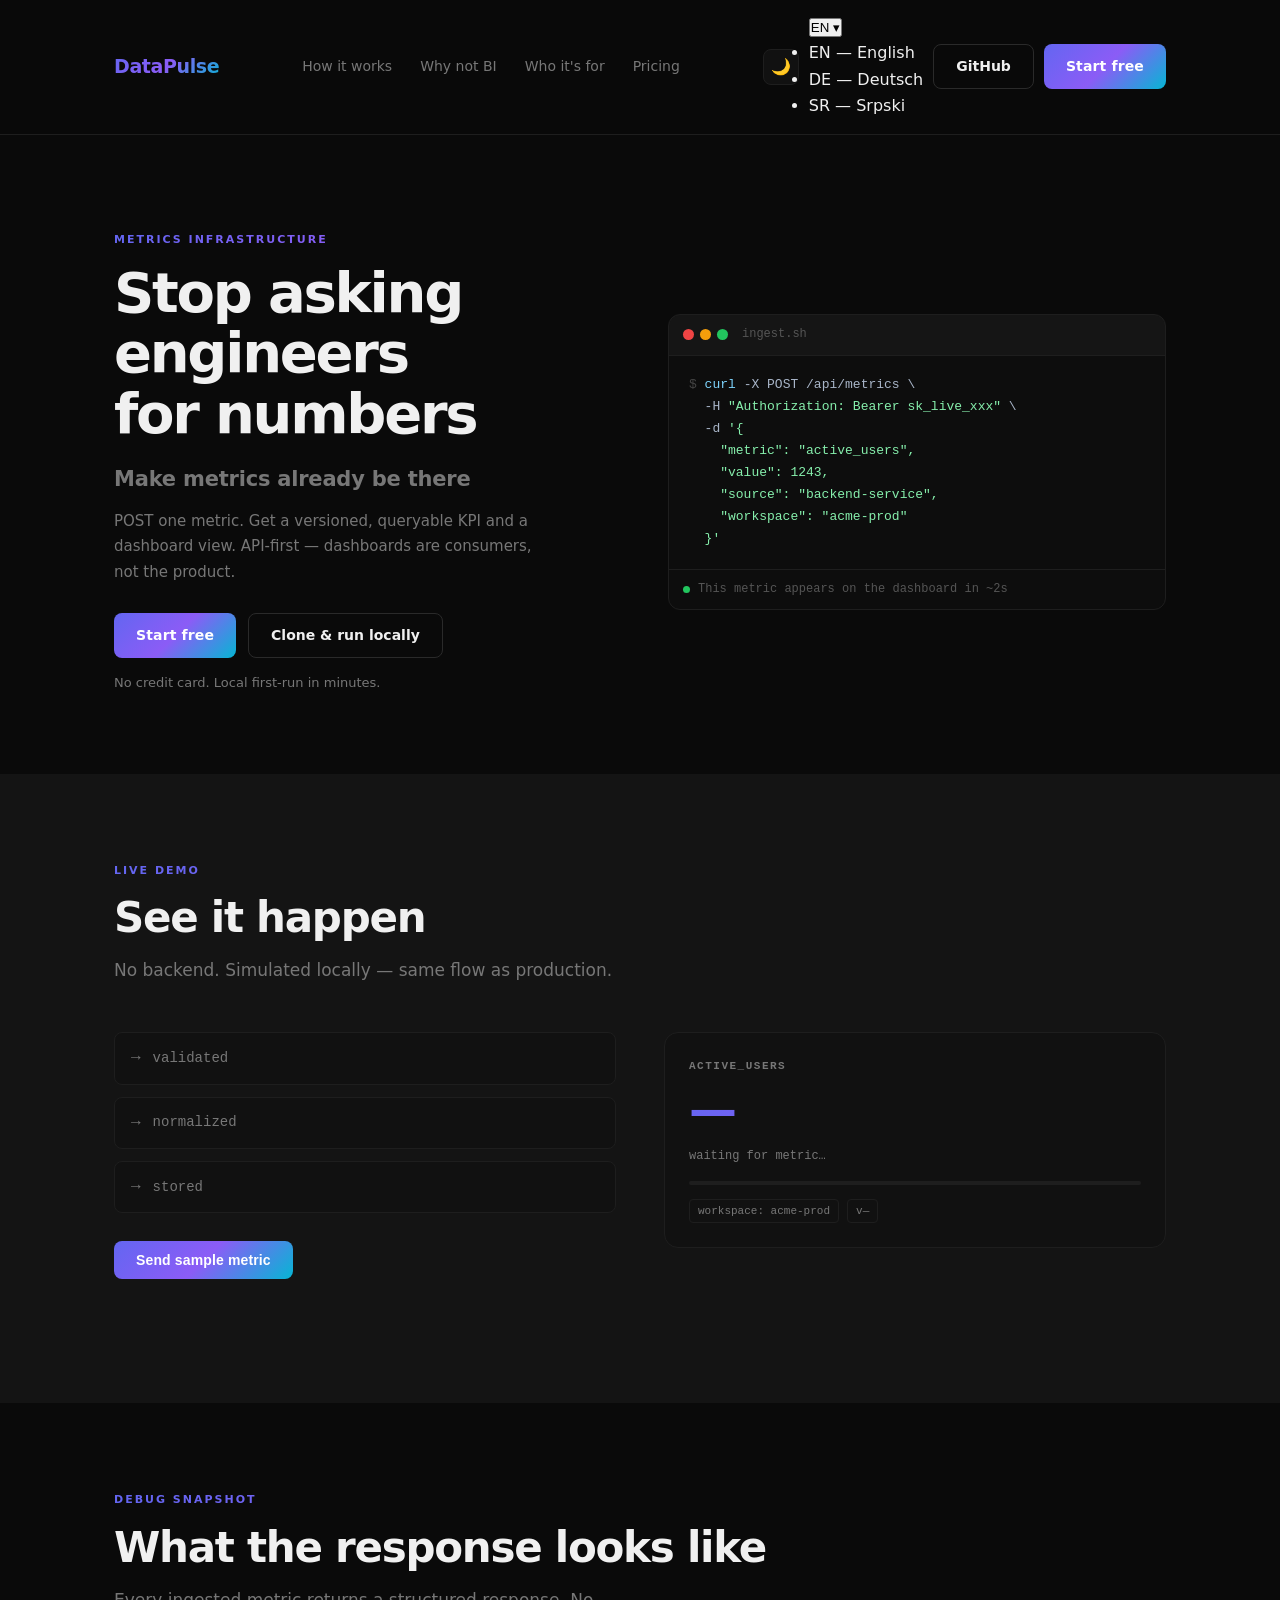
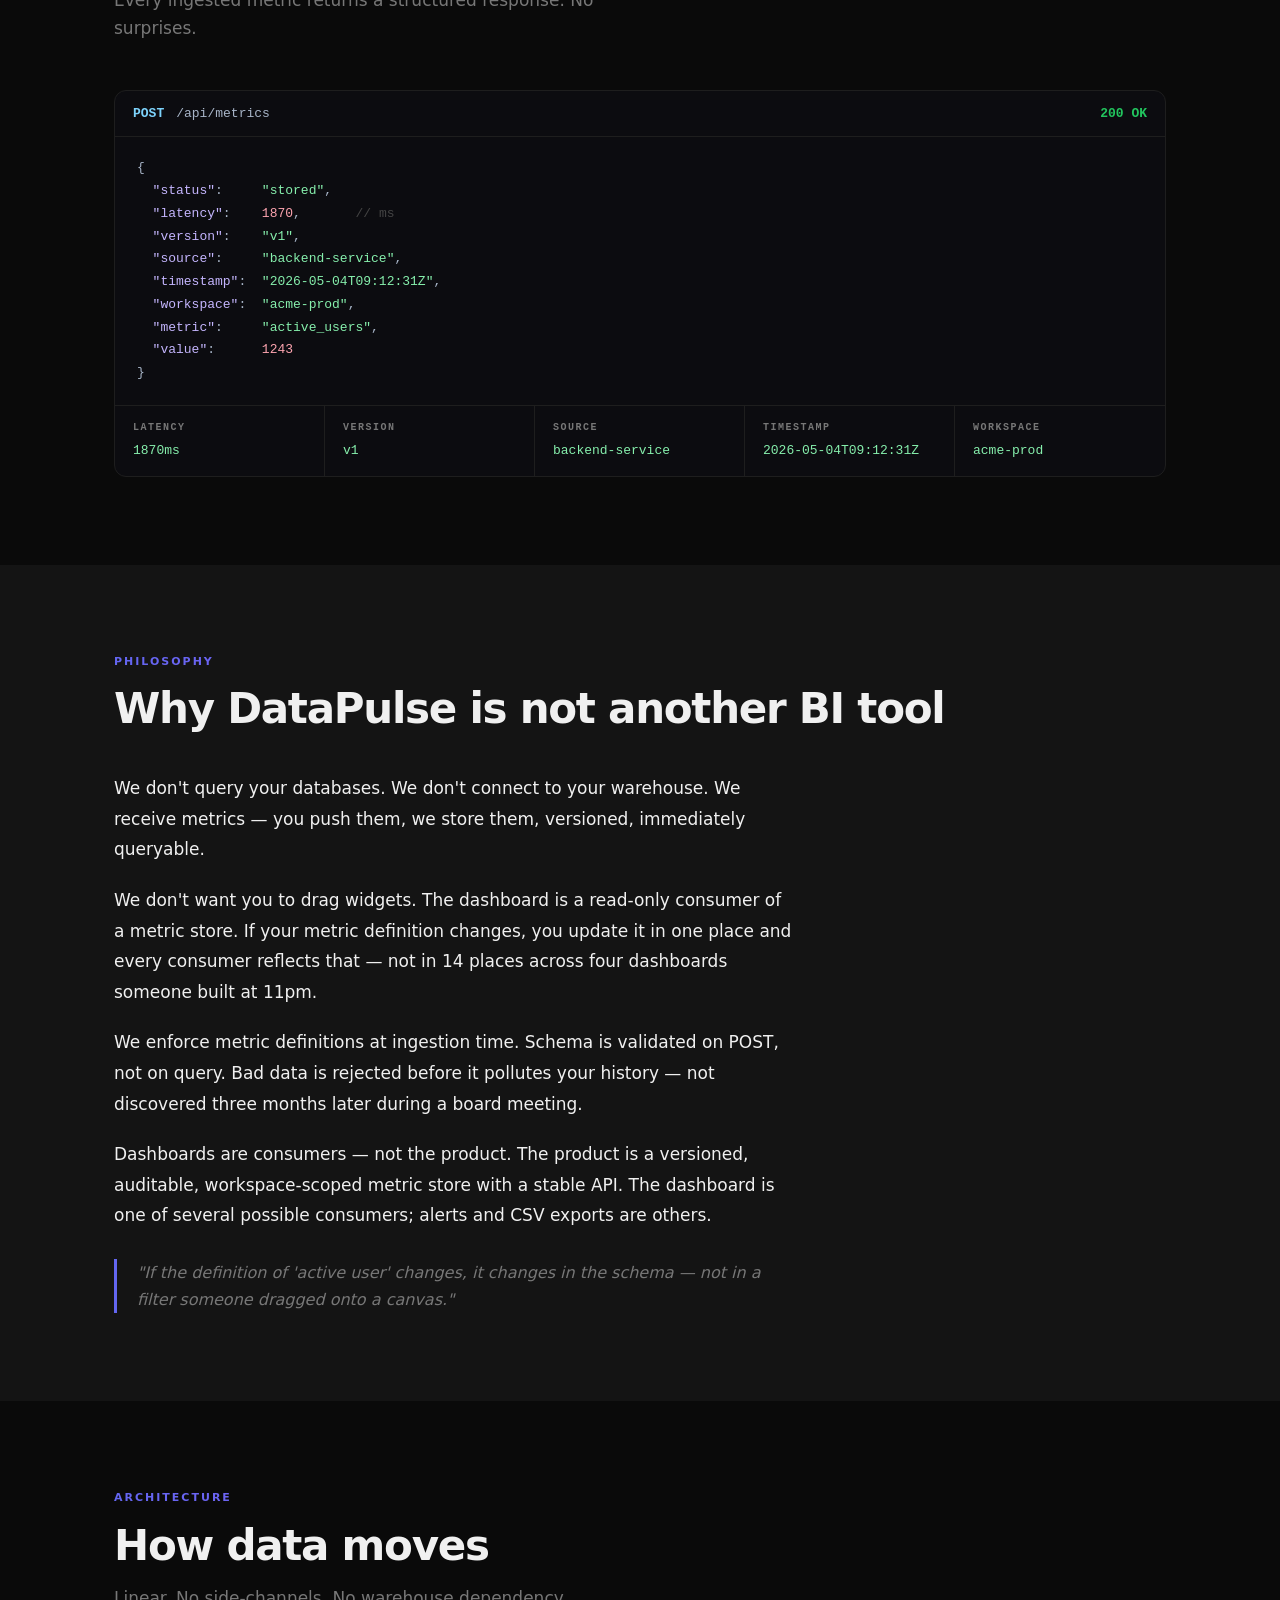
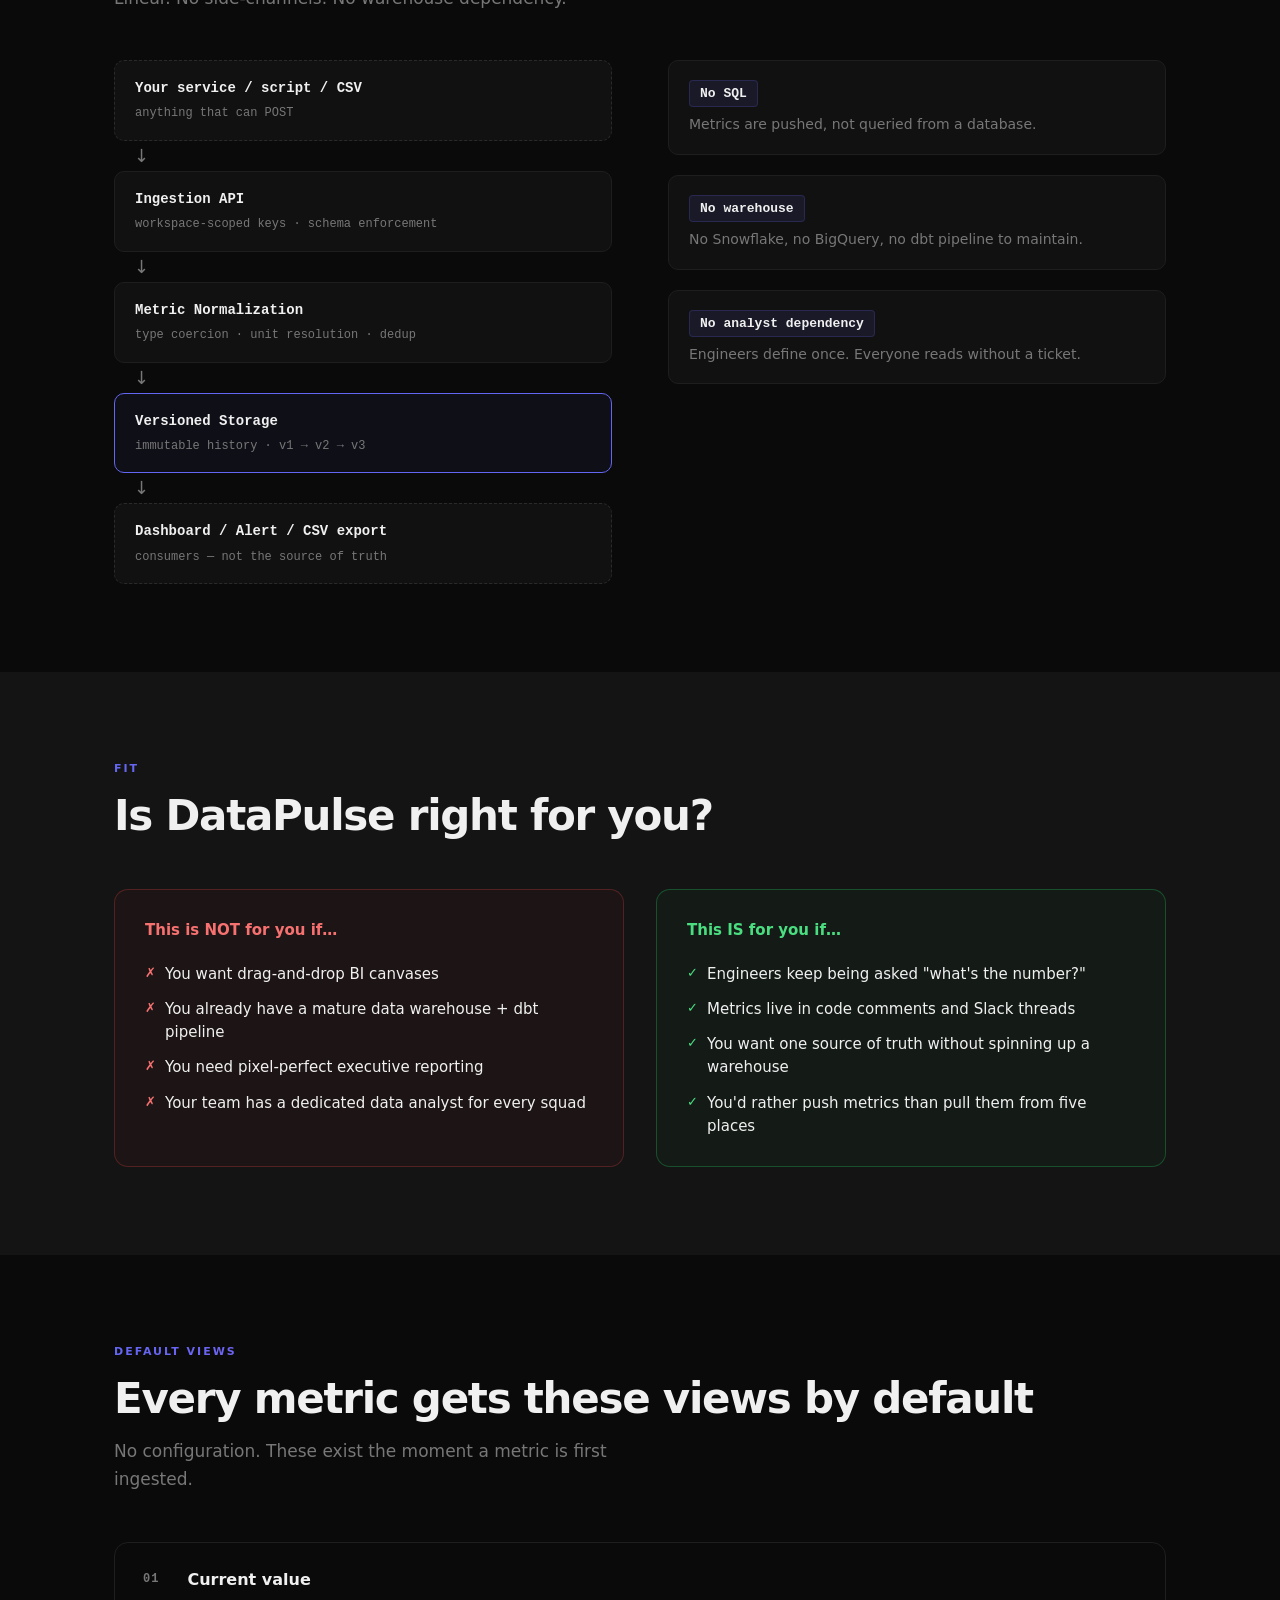
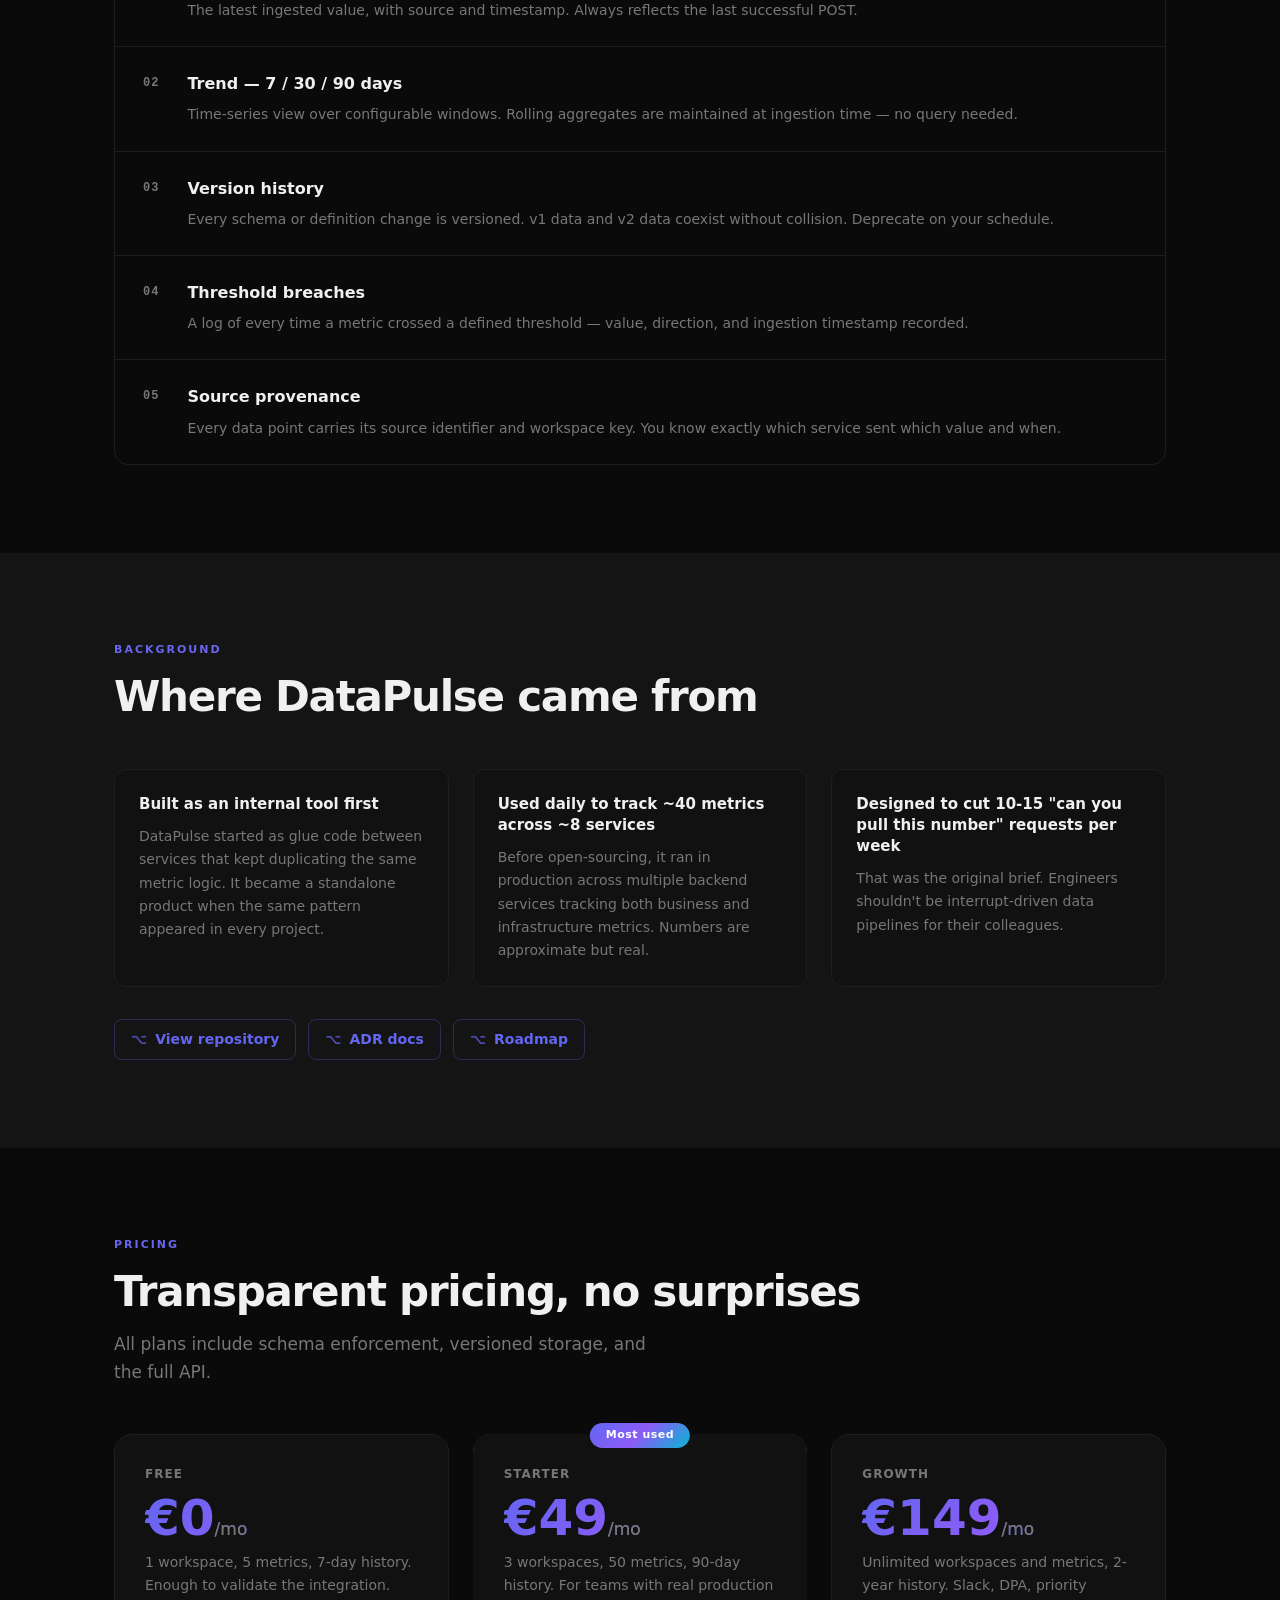
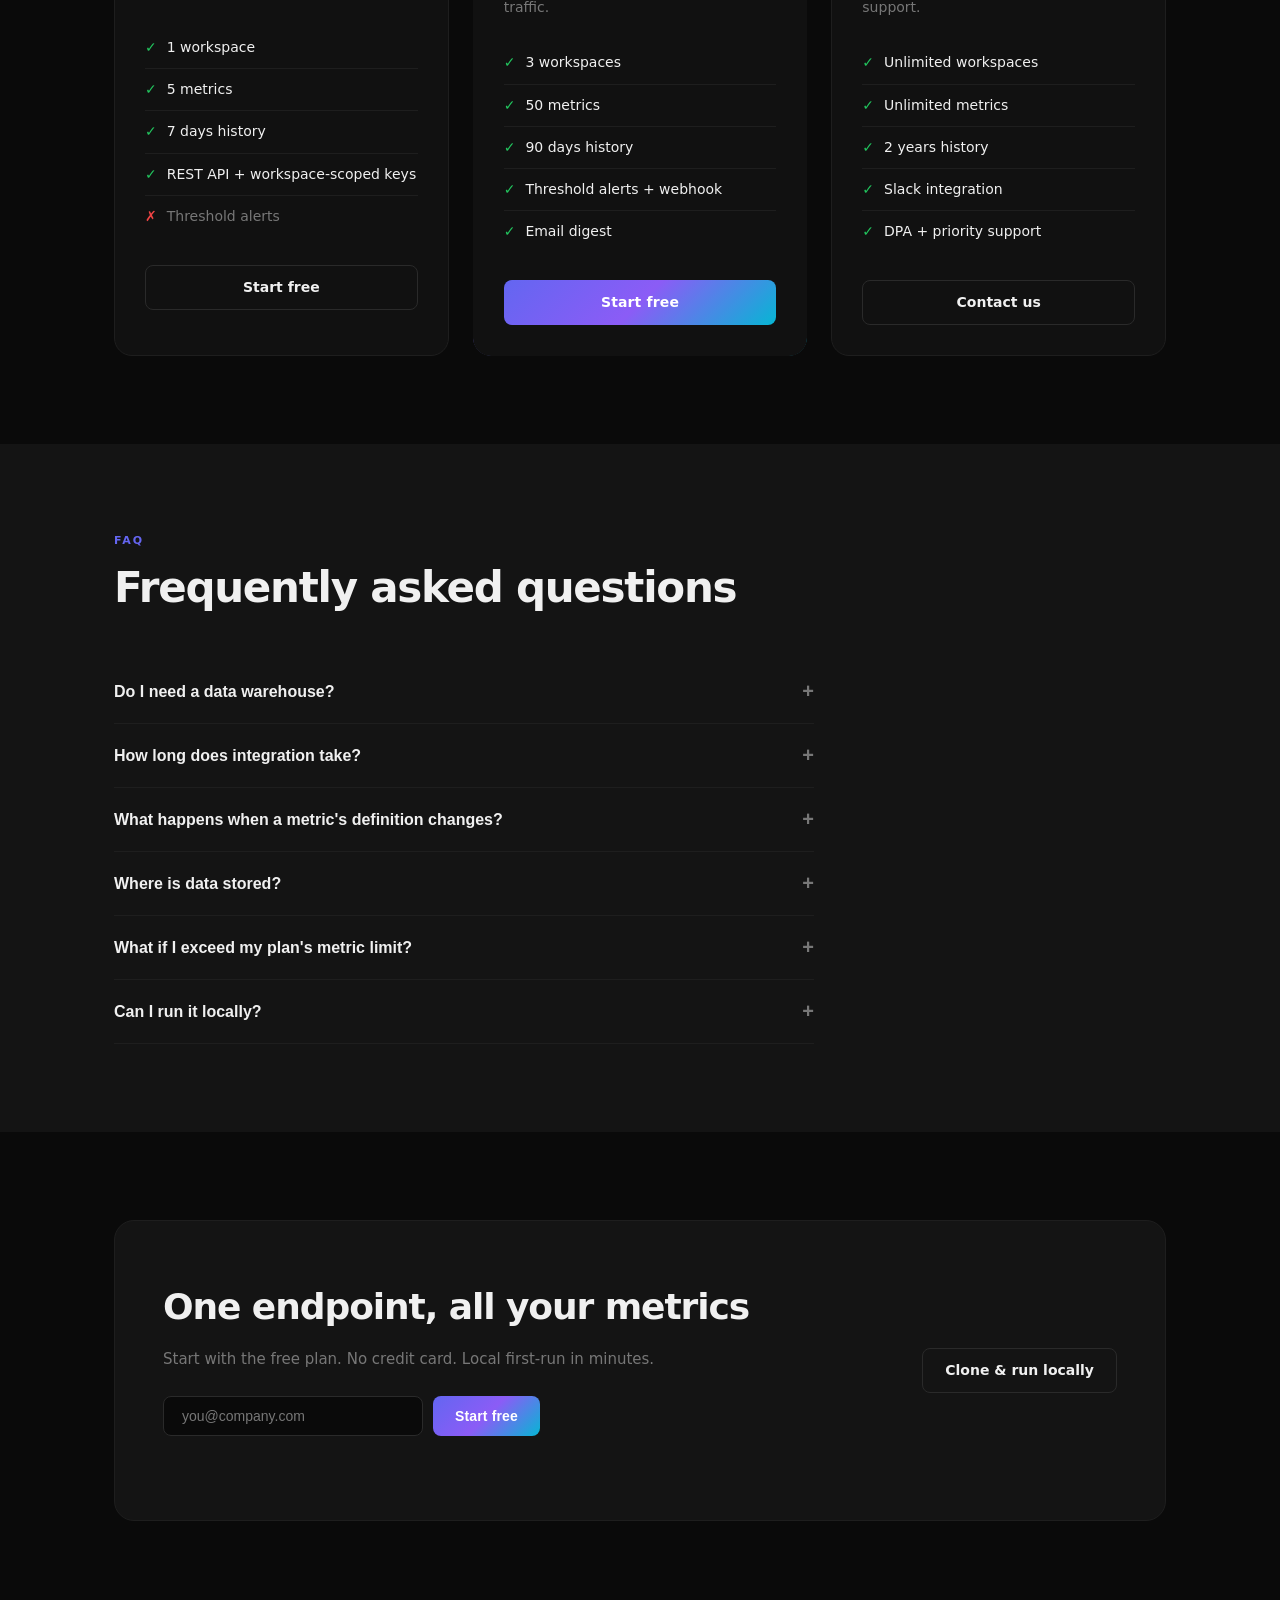
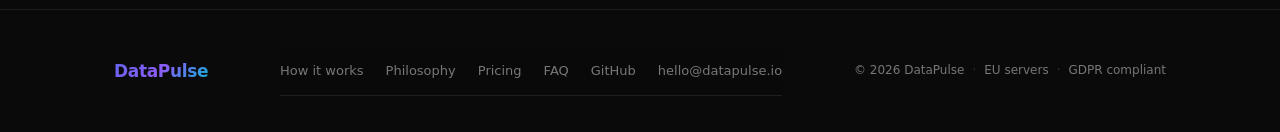
==== commit d16ec075: "Update print statement from 'Hello' to 'Goodbye'" ====
--- a/index.html
+++ b/index.html
@@ -1,58 +1,61 @@
 <!DOCTYPE html>
-<html lang="en">
+<html lang="en" data-theme="dark">
 <head>
 <meta charset="UTF-8">
 <meta name="viewport" content="width=device-width, initial-scale=1.0">
-<title>DataPulse — Stop asking engineers for numbers.</title>
+<title>DataPulse — Stop asking engineers for numbers</title>
 <meta name="description" content="POST one metric. Get a versioned, queryable KPI and a dashboard view. API-first metrics infrastructure for engineering teams.">
 <link rel="stylesheet" href="styles.css">
 </head>
 <body>
 
-<!-- NAV -->
 <nav role="navigation" aria-label="Main navigation">
   <div class="container">
     <div class="nav-inner">
-      <div class="logo" aria-label="DataPulse">DataPulse</div>
+      <div class="logo">DataPulse</div>
       <div class="nav-links">
-        <a href="#how-it-works">How it works</a>
-        <a href="#why-not-bi">Why not BI</a>
-        <a href="#for-who">Who it's for</a>
-        <a href="#pricing">Pricing</a>
+        <a href="#how-it-works" data-i18n="nav.how">How it works</a>
+        <a href="#why-not-bi" data-i18n="nav.why">Why not BI</a>
+        <a href="#for-who" data-i18n="nav.who">Who it's for</a>
+        <a href="#pricing" data-i18n="nav.pricing">Pricing</a>
       </div>
       <div class="nav-right">
         <button class="icon-btn" onclick="toggleTheme()" id="theme-btn" aria-label="Toggle color theme">🌙</button>
-        <a href="https://github.com/StrahinjaVasiljevic/DataPulse-Landing-Page" target="_blank" rel="noopener" class="btn-outline">GitHub</a>
-        <a href="#signup" class="btn">Start free</a>
+        <div class="lang-dropdown" id="lang-dropdown">
+          <button class="lang-trigger" onclick="toggleLangMenu()" id="lang-trigger"
+                  aria-haspopup="listbox" aria-expanded="false" aria-label="Select language">
+            <span id="lang-current">EN</span>
+            <span class="lang-chevron" aria-hidden="true">▾</span>
+          </button>
+          <ul class="lang-menu" role="listbox" id="lang-menu" aria-label="Language options">
+            <li role="option" aria-selected="true"  onclick="setLang('en')" data-lang="en">EN — English</li>
+            <li role="option" aria-selected="false" onclick="setLang('de')" data-lang="de">DE — Deutsch</li>
+            <li role="option" aria-selected="false" onclick="setLang('sr')" data-lang="sr">SR — Srpski</li>
+          </ul>
+        </div>
+        <a href="https://github.com/StrahinjaVasiljevic/DataPulse-Landing-Page"
+           target="_blank" rel="noopener" class="btn-outline">GitHub</a>
+        <a href="#signup" class="btn" data-i18n="cta.start">Start free</a>
       </div>
     </div>
   </div>
 </nav>
 
-<!-- HERO -->
 <section class="hero" id="start" aria-labelledby="hero-heading">
   <div class="container">
     <div class="hero-inner">
-
       <div class="hero-text">
-        <div class="section-label">Metrics infrastructure</div>
-        <h1 id="hero-heading">
-          Stop asking engineers<br>for numbers.
-        </h1>
-        <p class="hero-sub">Make metrics already be there.</p>
-        <p class="hero-desc">
-          POST one metric. Get a versioned, queryable KPI and a dashboard view.
-          API-first — dashboards are consumers, not the product.
-        </p>
+        <div class="section-label" data-i18n="hero.label">Metrics infrastructure</div>
+        <h1 id="hero-heading" data-i18n="hero.h1">Stop asking engineers<br>for numbers</h1>
+        <p class="hero-sub" data-i18n="hero.sub">Make metrics already be there</p>
+        <p class="hero-desc" data-i18n="hero.desc">POST one metric. Get a versioned, queryable KPI and a dashboard view. API-first — dashboards are consumers, not the product.</p>
         <div class="hero-ctas">
-          <a href="#signup" class="btn" aria-label="Start using DataPulse for free">Start free</a>
+          <a href="#signup" class="btn" data-i18n="cta.start">Start free</a>
           <a href="https://github.com/StrahinjaVasiljevic/DataPulse-Landing-Page"
-             target="_blank" rel="noopener" class="btn-outline"
-             aria-label="Clone and run DataPulse locally">Clone &amp; run locally</a>
-        </div>
-        <p class="hero-note">No credit card. Local first-run in minutes.</p>
-      </div>
-
+             target="_blank" rel="noopener" class="btn-outline" data-i18n="cta.clone">Clone &amp; run locally</a>
+        </div>
+        <p class="hero-note" data-i18n="hero.note">No credit card. Local first-run in minutes.</p>
+      </div>
       <div class="hero-graphic" aria-hidden="true">
         <div class="code-block">
           <div class="code-header">
@@ -61,7 +64,7 @@
             <span class="code-dot" style="background:#22c55e"></span>
             <span class="code-filename">ingest.sh</span>
           </div>
-          <pre class="code-body"><code><span class="c-dim">$ </span><span class="c-cmd">curl</span> -X POST /api/metrics \
+<pre class="code-body"><code><span class="c-dim">$ </span><span class="c-cmd">curl</span> -X POST /api/metrics \
   -H <span class="c-str">"Authorization: Bearer sk_live_xxx"</span> \
   -d <span class="c-str">'{
     "metric": "active_users",
@@ -71,50 +74,45 @@
   }'</span></code></pre>
           <div class="code-footer">
             <span class="status-dot"></span>
-            <span>This metric appears on the dashboard in ~2s.</span>
-          </div>
-        </div>
-      </div>
-
-    </div>
-  </div>
-</section>
-
-<!-- SHOW ME IT'S REAL -->
+            <span data-i18n="hero.codefoot">This metric appears on the dashboard in ~2s</span>
+          </div>
+        </div>
+      </div>
+    </div>
+  </div>
+</section>
+
 <section class="surface-bg" aria-labelledby="real-heading">
   <div class="container">
-    <div class="section-label">Live demo</div>
-    <h2 id="real-heading" class="section-title">See it happen</h2>
-    <p class="section-sub">No backend. Simulated locally — same flow as production.</p>
-
+    <div class="section-label" data-i18n="real.label">Live demo</div>
+    <h2 id="real-heading" class="section-title" data-i18n="real.title">See it happen</h2>
+    <p class="section-sub" data-i18n="real.sub">No backend. Simulated locally — same flow as production.</p>
     <div class="real-layout">
       <div class="real-left">
-        <div class="pipeline-steps" role="list" aria-label="Ingestion pipeline steps">
+        <div class="pipeline-steps" role="list">
           <div class="pipe-step" id="pipe-validate" role="listitem">
             <span class="pipe-icon" aria-hidden="true">→</span>
-            <span class="pipe-label">validated</span>
+            <span class="pipe-label" data-i18n="demo.validated">validated</span>
           </div>
           <div class="pipe-step" id="pipe-normalize" role="listitem">
             <span class="pipe-icon" aria-hidden="true">→</span>
-            <span class="pipe-label">normalized</span>
+            <span class="pipe-label" data-i18n="demo.normalized">normalized</span>
           </div>
           <div class="pipe-step" id="pipe-store" role="listitem">
             <span class="pipe-icon" aria-hidden="true">→</span>
-            <span class="pipe-label">stored</span>
-          </div>
-        </div>
-        <button class="btn demo-btn" id="demo-btn" onclick="runDemo()"
-                aria-label="Send a sample metric and watch the pipeline">
-          Send sample metric
+            <span class="pipe-label" data-i18n="demo.stored">stored</span>
+          </div>
+        </div>
+        <button class="btn demo-btn" id="demo-btn" onclick="runDemo()">
+          <span data-i18n="demo.btn">Send sample metric</span>
         </button>
         <div class="demo-status" id="demo-status" aria-live="polite" aria-atomic="true"></div>
       </div>
-
       <div class="real-right">
-        <div class="dash-card" id="demo-card" aria-label="Live dashboard card preview">
+        <div class="dash-card" id="demo-card">
           <div class="dash-card-label">active_users</div>
           <div class="dash-card-value" id="demo-value">—</div>
-          <div class="dash-card-meta" id="demo-meta">waiting for metric…</div>
+          <div class="dash-card-meta" id="demo-meta" data-i18n="demo.waiting">waiting for metric…</div>
           <div class="dash-card-bar">
             <div class="dash-card-bar-fill" id="demo-bar" style="width:0%"></div>
           </div>
@@ -128,20 +126,18 @@
   </div>
 </section>
 
-<!-- DEBUG SNAPSHOT -->
 <section aria-labelledby="debug-heading">
   <div class="container">
-    <div class="section-label">Debug snapshot</div>
-    <h2 id="debug-heading" class="section-title">What the response looks like</h2>
-    <p class="section-sub">Every ingested metric returns a structured response. No surprises.</p>
-
+    <div class="section-label" data-i18n="debug.label">Debug snapshot</div>
+    <h2 id="debug-heading" class="section-title" data-i18n="debug.title">What the response looks like</h2>
+    <p class="section-sub" data-i18n="debug.sub">Every ingested metric returns a structured response. No surprises.</p>
     <div class="debug-panel" role="region" aria-label="Example API response">
       <div class="debug-header">
         <span class="debug-method">POST</span>
         <span class="debug-path">/api/metrics</span>
         <span class="debug-status ok">200 OK</span>
       </div>
-      <pre class="debug-body"><code>{
+<pre class="debug-body"><code>{
   <span class="c-key">"status"</span>:     <span class="c-str">"stored"</span>,
   <span class="c-key">"latency"</span>:    <span class="c-val">1870</span>,       <span class="c-dim">// ms</span>
   <span class="c-key">"version"</span>:    <span class="c-str">"v1"</span>,
@@ -162,363 +158,317 @@
   </div>
 </section>
 
-<!-- WHY NOT BI -->
 <section class="surface-bg" id="why-not-bi" aria-labelledby="why-heading">
   <div class="container">
-    <div class="section-label">Philosophy</div>
-    <h2 id="why-heading" class="section-title">Why DataPulse is not another BI tool</h2>
+    <div class="section-label" data-i18n="why.label">Philosophy</div>
+    <h2 id="why-heading" class="section-title" data-i18n="why.title">Why DataPulse is not another BI tool</h2>
     <div class="essay-wrap">
-      <p class="essay-text">
-        We don't query your databases. We don't connect to your warehouse. We receive
-        metrics — you push them, we store them, versioned, immediately queryable.
-      </p>
-      <p class="essay-text">
-        We don't want you to drag widgets. The dashboard is a read-only consumer of a
-        metric store. If your metric definition changes, you update it in one place and
-        every consumer reflects that — not in 14 places across four dashboards someone
-        built at 11pm.
-      </p>
-      <p class="essay-text">
-        We enforce metric definitions at ingestion time. Schema is validated on POST,
-        not on query. This means bad data is rejected before it pollutes your history —
-        not discovered three months later during a board meeting.
-      </p>
-      <p class="essay-text">
-        Dashboards are consumers — not the product. The product is a versioned, auditable,
-        workspace-scoped metric store with a stable API. The dashboard is one of several
-        possible consumers; alerts and CSV exports are others.
-      </p>
-      <blockquote class="essay-quote">
-        "If the definition of 'active user' changes, it changes in the schema — not in
-        a filter someone dragged onto a canvas."
-      </blockquote>
-    </div>
-  </div>
-</section>
-
-<!-- ARCHITECTURE -->
+      <p class="essay-text" data-i18n="why.p1">We don't query your databases. We don't connect to your warehouse. We receive metrics — you push them, we store them, versioned, immediately queryable.</p>
+      <p class="essay-text" data-i18n="why.p2">We don't want you to drag widgets. The dashboard is a read-only consumer of a metric store. If your metric definition changes, you update it in one place and every consumer reflects that — not in 14 places across four dashboards someone built at 11pm.</p>
+      <p class="essay-text" data-i18n="why.p3">We enforce metric definitions at ingestion time. Schema is validated on POST, not on query. Bad data is rejected before it pollutes your history — not discovered three months later during a board meeting.</p>
+      <p class="essay-text" data-i18n="why.p4">Dashboards are consumers — not the product. The product is a versioned, auditable, workspace-scoped metric store with a stable API. The dashboard is one of several possible consumers; alerts and CSV exports are others.</p>
+      <blockquote class="essay-quote" data-i18n="why.quote">"If the definition of 'active user' changes, it changes in the schema — not in a filter someone dragged onto a canvas."</blockquote>
+    </div>
+  </div>
+</section>
+
 <section id="how-it-works" aria-labelledby="arch-heading">
   <div class="container">
-    <div class="section-label">Architecture</div>
-    <h2 id="arch-heading" class="section-title">How data moves</h2>
-    <p class="section-sub">Linear. No side-channels. No warehouse dependency.</p>
-
+    <div class="section-label" data-i18n="arch.label">Architecture</div>
+    <h2 id="arch-heading" class="section-title" data-i18n="arch.title">How data moves</h2>
+    <p class="section-sub" data-i18n="arch.sub">Linear. No side-channels. No warehouse dependency.</p>
     <div class="arch-layout">
-      <div class="arch-flow" role="img" aria-label="Data flow: Service to Ingestion API to Normalization to Versioned Storage to Consumers">
+      <div class="arch-flow" role="img" aria-label="Data flow diagram">
         <div class="arch-node source-node">
-          <div class="arch-node-title">Your service / script / CSV</div>
-          <div class="arch-node-sub">anything that can POST</div>
+          <div class="arch-node-title" data-i18n="arch.n1">Your service / script / CSV</div>
+          <div class="arch-node-sub" data-i18n="arch.n1s">anything that can POST</div>
         </div>
         <div class="arch-arrow" aria-hidden="true">↓</div>
         <div class="arch-node">
           <div class="arch-node-title">Ingestion API</div>
-          <div class="arch-node-sub">workspace-scoped keys · schema enforcement</div>
+          <div class="arch-node-sub" data-i18n="arch.n2s">workspace-scoped keys · schema enforcement</div>
         </div>
         <div class="arch-arrow" aria-hidden="true">↓</div>
         <div class="arch-node">
           <div class="arch-node-title">Metric Normalization</div>
-          <div class="arch-node-sub">type coercion · unit resolution · dedup</div>
+          <div class="arch-node-sub" data-i18n="arch.n3s">type coercion · unit resolution · dedup</div>
         </div>
         <div class="arch-arrow" aria-hidden="true">↓</div>
         <div class="arch-node accent-node">
           <div class="arch-node-title">Versioned Storage</div>
-          <div class="arch-node-sub">immutable history · v1 → v2 → v3</div>
+          <div class="arch-node-sub" data-i18n="arch.n4s">immutable history · v1 → v2 → v3</div>
         </div>
         <div class="arch-arrow" aria-hidden="true">↓</div>
         <div class="arch-node output-node">
-          <div class="arch-node-title">Dashboard / Alert / CSV export</div>
-          <div class="arch-node-sub">consumers — not the source of truth</div>
-        </div>
-      </div>
-
+          <div class="arch-node-title" data-i18n="arch.n5">Dashboard / Alert / CSV export</div>
+          <div class="arch-node-sub" data-i18n="arch.n5s">consumers — not the source of truth</div>
+        </div>
+      </div>
       <div class="arch-badges">
         <div class="arch-badge">
           <span class="badge-x">No SQL</span>
-          <span class="badge-desc">Metrics are pushed, not queried from a database.</span>
+          <span class="badge-desc" data-i18n="arch.b1">Metrics are pushed, not queried from a database.</span>
         </div>
         <div class="arch-badge">
           <span class="badge-x">No warehouse</span>
-          <span class="badge-desc">No Snowflake, no BigQuery, no dbt pipeline to maintain.</span>
+          <span class="badge-desc" data-i18n="arch.b2">No Snowflake, no BigQuery, no dbt pipeline to maintain.</span>
         </div>
         <div class="arch-badge">
           <span class="badge-x">No analyst dependency</span>
-          <span class="badge-desc">Engineers define once. Everyone reads without a ticket.</span>
-        </div>
-      </div>
-    </div>
-  </div>
-</section>
-
-<!-- FOR WHO -->
+          <span class="badge-desc" data-i18n="arch.b3">Engineers define once. Everyone reads without a ticket.</span>
+        </div>
+      </div>
+    </div>
+  </div>
+</section>
+
 <section class="surface-bg" id="for-who" aria-labelledby="forw-heading">
   <div class="container">
-    <div class="section-label">Fit</div>
-    <h2 id="forw-heading" class="section-title">Is DataPulse right for you?</h2>
-
+    <div class="section-label" data-i18n="fit.label">Fit</div>
+    <h2 id="forw-heading" class="section-title" data-i18n="fit.title">Is DataPulse right for you?</h2>
     <div class="fit-grid">
       <div class="fit-col fit-no" role="region" aria-labelledby="not-for-label">
-        <h3 id="not-for-label" class="fit-heading fit-heading-no">This is NOT for you if…</h3>
+        <h3 id="not-for-label" class="fit-heading fit-heading-no" data-i18n="fit.no.title">This is NOT for you if…</h3>
         <ul class="fit-list">
-          <li>You want drag-and-drop BI canvases</li>
-          <li>You already have a mature data warehouse + dbt pipeline</li>
-          <li>You need pixel-perfect executive reporting</li>
-          <li>Your team has a dedicated data analyst for every squad</li>
+          <li data-i18n="fit.no.1">You want drag-and-drop BI canvases</li>
+          <li data-i18n="fit.no.2">You already have a mature data warehouse + dbt pipeline</li>
+          <li data-i18n="fit.no.3">You need pixel-perfect executive reporting</li>
+          <li data-i18n="fit.no.4">Your team has a dedicated data analyst for every squad</li>
         </ul>
       </div>
       <div class="fit-col fit-yes" role="region" aria-labelledby="yes-for-label">
-        <h3 id="yes-for-label" class="fit-heading fit-heading-yes">This IS for you if…</h3>
+        <h3 id="yes-for-label" class="fit-heading fit-heading-yes" data-i18n="fit.yes.title">This IS for you if…</h3>
         <ul class="fit-list">
-          <li>Engineers keep being asked "what's the number?"</li>
-          <li>Metrics live in code comments and Slack threads</li>
-          <li>You want one source of truth without spinning up a warehouse</li>
-          <li>You'd rather push metrics than pull them from five places</li>
+          <li data-i18n="fit.yes.1">Engineers keep being asked "what's the number?"</li>
+          <li data-i18n="fit.yes.2">Metrics live in code comments and Slack threads</li>
+          <li data-i18n="fit.yes.3">You want one source of truth without spinning up a warehouse</li>
+          <li data-i18n="fit.yes.4">You'd rather push metrics than pull them from five places</li>
         </ul>
       </div>
     </div>
   </div>
 </section>
 
-<!-- DEFAULT VIEWS -->
 <section aria-labelledby="views-heading">
   <div class="container">
-    <div class="section-label">Default views</div>
-    <h2 id="views-heading" class="section-title">Every metric gets these views by default</h2>
-    <p class="section-sub">No configuration. These exist the moment a metric is first ingested.</p>
-
+    <div class="section-label" data-i18n="views.label">Default views</div>
+    <h2 id="views-heading" class="section-title" data-i18n="views.title">Every metric gets these views by default</h2>
+    <p class="section-sub" data-i18n="views.sub">No configuration. These exist the moment a metric is first ingested.</p>
     <div class="views-list" role="list">
       <div class="view-item" role="listitem">
         <div class="view-num" aria-hidden="true">01</div>
         <div class="view-content">
-          <h3 class="view-title">Current value</h3>
-          <p class="view-desc">The latest ingested value, with source and timestamp. Always reflects the last successful POST.</p>
+          <h3 class="view-title" data-i18n="views.v1.title">Current value</h3>
+          <p class="view-desc" data-i18n="views.v1.desc">The latest ingested value, with source and timestamp. Always reflects the last successful POST.</p>
         </div>
       </div>
       <div class="view-item" role="listitem">
         <div class="view-num" aria-hidden="true">02</div>
         <div class="view-content">
-          <h3 class="view-title">Trend — 7 / 30 / 90 days</h3>
-          <p class="view-desc">Time-series view over configurable windows. Rolling aggregates are maintained at ingestion time — no query needed.</p>
+          <h3 class="view-title" data-i18n="views.v2.title">Trend — 7 / 30 / 90 days</h3>
+          <p class="view-desc" data-i18n="views.v2.desc">Time-series view over configurable windows. Rolling aggregates are maintained at ingestion time — no query needed.</p>
         </div>
       </div>
       <div class="view-item" role="listitem">
         <div class="view-num" aria-hidden="true">03</div>
         <div class="view-content">
-          <h3 class="view-title">Version history</h3>
-          <p class="view-desc">Every schema or definition change is versioned. v1 data and v2 data coexist without collision. Deprecate on your schedule.</p>
+          <h3 class="view-title" data-i18n="views.v3.title">Version history</h3>
+          <p class="view-desc" data-i18n="views.v3.desc">Every schema or definition change is versioned. v1 data and v2 data coexist without collision. Deprecate on your schedule.</p>
         </div>
       </div>
       <div class="view-item" role="listitem">
         <div class="view-num" aria-hidden="true">04</div>
         <div class="view-content">
-          <h3 class="view-title">Threshold breaches</h3>
-          <p class="view-desc">A log of every time a metric crossed a defined threshold — value, direction, and ingestion timestamp recorded.</p>
+          <h3 class="view-title" data-i18n="views.v4.title">Threshold breaches</h3>
+          <p class="view-desc" data-i18n="views.v4.desc">A log of every time a metric crossed a defined threshold — value, direction, and ingestion timestamp recorded.</p>
         </div>
       </div>
       <div class="view-item" role="listitem">
         <div class="view-num" aria-hidden="true">05</div>
         <div class="view-content">
-          <h3 class="view-title">Source provenance</h3>
-          <p class="view-desc">Every data point carries its source identifier and workspace key. You know exactly which service sent which value and when.</p>
-        </div>
-      </div>
-    </div>
-  </div>
-</section>
-
-<!-- CREDIBILITY -->
+          <h3 class="view-title" data-i18n="views.v5.title">Source provenance</h3>
+          <p class="view-desc" data-i18n="views.v5.desc">Every data point carries its source identifier and workspace key. You know exactly which service sent which value and when.</p>
+        </div>
+      </div>
+    </div>
+  </div>
+</section>
+
 <section class="surface-bg" aria-labelledby="cred-heading">
   <div class="container">
-    <div class="section-label">Background</div>
-    <h2 id="cred-heading" class="section-title">Where DataPulse came from</h2>
-
+    <div class="section-label" data-i18n="cred.label">Background</div>
+    <h2 id="cred-heading" class="section-title" data-i18n="cred.title">Where DataPulse came from</h2>
     <div class="cred-grid">
       <div class="cred-item">
-        <div class="cred-title">Built as an internal tool first.</div>
-        <p class="cred-desc">DataPulse started as glue code between services that kept duplicating the same metric logic. It became a standalone product when the same pattern appeared in every project.</p>
+        <div class="cred-title" data-i18n="cred.c1.title">Built as an internal tool first</div>
+        <p class="cred-desc" data-i18n="cred.c1.desc">DataPulse started as glue code between services that kept duplicating the same metric logic. It became a standalone product when the same pattern appeared in every project.</p>
       </div>
       <div class="cred-item">
-        <div class="cred-title">Used daily to track ~40 metrics across ~8 services.</div>
-        <p class="cred-desc">Before open-sourcing, it ran in production across multiple backend services tracking both business and infrastructure metrics. Numbers are approximate but real.</p>
+        <div class="cred-title" data-i18n="cred.c2.title">Used daily to track ~40 metrics across ~8 services</div>
+        <p class="cred-desc" data-i18n="cred.c2.desc">Before open-sourcing, it ran in production across multiple backend services tracking both business and infrastructure metrics. Numbers are approximate but real.</p>
       </div>
       <div class="cred-item">
-        <div class="cred-title">Designed to cut 10–15 "can you pull this number" requests per week.</div>
-        <p class="cred-desc">That was the original brief. Engineers shouldn't be interrupt-driven data pipelines for their colleagues.</p>
-      </div>
-    </div>
-
+        <div class="cred-title" data-i18n="cred.c3.title">Designed to cut 10-15 "can you pull this number" requests per week</div>
+        <p class="cred-desc" data-i18n="cred.c3.desc">That was the original brief. Engineers shouldn't be interrupt-driven data pipelines for their colleagues.</p>
+      </div>
+    </div>
     <div class="cred-links">
-      <a href="https://github.com/StrahinjaVasiljevic/DataPulse-Landing-Page"
-         target="_blank" rel="noopener" class="cred-link" aria-label="View repository on GitHub">
-        <span class="cred-link-icon" aria-hidden="true">⌥</span> View repository
+      <a href="https://github.com/StrahinjaVasiljevic/DataPulse-Landing-Page" target="_blank" rel="noopener" class="cred-link">
+        <span class="cred-link-icon" aria-hidden="true">⌥</span> <span data-i18n="cred.repo">View repository</span>
       </a>
-      <a href="https://github.com/StrahinjaVasiljevic/DataPulse-Landing-Page/tree/main/docs/decisions"
-         target="_blank" rel="noopener" class="cred-link" aria-label="View architecture decision records">
-        <span class="cred-link-icon" aria-hidden="true">⌥</span> ADR docs
+      <a href="https://github.com/StrahinjaVasiljevic/DataPulse-Landing-Page/tree/main/docs/decisions" target="_blank" rel="noopener" class="cred-link">
+        <span class="cred-link-icon" aria-hidden="true">⌥</span> <span data-i18n="cred.adr">ADR docs</span>
       </a>
-      <a href="https://github.com/StrahinjaVasiljevic/DataPulse-Landing-Page/blob/main/roadmap.md"
-         target="_blank" rel="noopener" class="cred-link" aria-label="View product roadmap">
-        <span class="cred-link-icon" aria-hidden="true">⌥</span> Roadmap
+      <a href="https://github.com/StrahinjaVasiljevic/DataPulse-Landing-Page/blob/main/roadmap.md" target="_blank" rel="noopener" class="cred-link">
+        <span class="cred-link-icon" aria-hidden="true">⌥</span> <span data-i18n="cred.roadmap">Roadmap</span>
       </a>
     </div>
   </div>
 </section>
 
-<!-- PRICING -->
 <section id="pricing" aria-labelledby="pricing-heading">
   <div class="container">
-    <div class="section-label">Pricing</div>
-    <h2 id="pricing-heading" class="section-title">Transparent pricing. No surprises.</h2>
-    <p class="section-sub">All plans include schema enforcement, versioned storage, and the full API.</p>
-
+    <div class="section-label" data-i18n="pricing.label">Pricing</div>
+    <h2 id="pricing-heading" class="section-title" data-i18n="pricing.title">Transparent pricing, no surprises</h2>
+    <p class="section-sub" data-i18n="pricing.sub">All plans include schema enforcement, versioned storage, and the full API.</p>
     <div class="pricing-grid">
       <div class="price-card">
-        <div class="price-tier">Free</div>
+        <div class="price-tier" data-i18n="plan.free">Free</div>
         <div class="price-amount">€0<span>/mo</span></div>
-        <div class="price-desc">1 workspace, 5 metrics, 7-day history. Enough to validate the integration.</div>
+        <div class="price-desc" data-i18n="plan.free.desc">1 workspace, 5 metrics, 7-day history. Enough to validate the integration.</div>
         <ul class="price-features">
-          <li><span class="ci" aria-label="included">✓</span><span>1 workspace</span></li>
-          <li><span class="ci" aria-label="included">✓</span><span>5 metrics</span></li>
-          <li><span class="ci" aria-label="included">✓</span><span>7 days history</span></li>
-          <li><span class="ci" aria-label="included">✓</span><span>REST API + workspace-scoped keys</span></li>
-          <li><span class="xi" aria-label="not included">✗</span><span class="muted-text">Threshold alerts</span></li>
+          <li><span class="ci">✓</span><span>1 workspace</span></li>
+          <li><span class="ci">✓</span><span>5 metrics</span></li>
+          <li><span class="ci">✓</span><span data-i18n="plan.hist7">7 days history</span></li>
+          <li><span class="ci">✓</span><span>REST API + workspace-scoped keys</span></li>
+          <li><span class="xi">✗</span><span class="muted-text" data-i18n="plan.alerts">Threshold alerts</span></li>
         </ul>
-        <a href="#signup" class="btn-outline btn-full">Start free</a>
-      </div>
-
+        <a href="#signup" class="btn-outline btn-full" data-i18n="cta.start">Start free</a>
+      </div>
       <div class="price-card featured">
-        <div class="price-badge">Most used</div>
+        <div class="price-badge" data-i18n="plan.badge">Most used</div>
         <div class="price-tier">Starter</div>
         <div class="price-amount">€49<span>/mo</span></div>
-        <div class="price-desc">3 workspaces, 50 metrics, 90-day history. For teams with real production traffic.</div>
+        <div class="price-desc" data-i18n="plan.starter.desc">3 workspaces, 50 metrics, 90-day history. For teams with real production traffic.</div>
         <ul class="price-features">
-          <li><span class="ci" aria-label="included">✓</span><span>3 workspaces</span></li>
-          <li><span class="ci" aria-label="included">✓</span><span>50 metrics</span></li>
-          <li><span class="ci" aria-label="included">✓</span><span>90 days history</span></li>
-          <li><span class="ci" aria-label="included">✓</span><span>Threshold alerts + webhook</span></li>
-          <li><span class="ci" aria-label="included">✓</span><span>Email digest</span></li>
+          <li><span class="ci">✓</span><span>3 workspaces</span></li>
+          <li><span class="ci">✓</span><span>50 metrics</span></li>
+          <li><span class="ci">✓</span><span data-i18n="plan.hist90">90 days history</span></li>
+          <li><span class="ci">✓</span><span data-i18n="plan.webhook">Threshold alerts + webhook</span></li>
+          <li><span class="ci">✓</span><span data-i18n="plan.digest">Email digest</span></li>
         </ul>
-        <a href="#signup" class="btn btn-full">Start free</a>
-      </div>
-
+        <a href="#signup" class="btn btn-full" data-i18n="cta.start">Start free</a>
+      </div>
       <div class="price-card">
         <div class="price-tier">Growth</div>
         <div class="price-amount">€149<span>/mo</span></div>
-        <div class="price-desc">Unlimited workspaces and metrics, 2-year history. Slack integration, DPA, priority support.</div>
+        <div class="price-desc" data-i18n="plan.growth.desc">Unlimited workspaces and metrics, 2-year history. Slack, DPA, priority support.</div>
         <ul class="price-features">
-          <li><span class="ci" aria-label="included">✓</span><span>Unlimited workspaces</span></li>
-          <li><span class="ci" aria-label="included">✓</span><span>Unlimited metrics</span></li>
-          <li><span class="ci" aria-label="included">✓</span><span>2 years history</span></li>
-          <li><span class="ci" aria-label="included">✓</span><span>Slack integration</span></li>
-          <li><span class="ci" aria-label="included">✓</span><span>DPA + priority support</span></li>
+          <li><span class="ci">✓</span><span data-i18n="plan.unl.ws">Unlimited workspaces</span></li>
+          <li><span class="ci">✓</span><span data-i18n="plan.unl.m">Unlimited metrics</span></li>
+          <li><span class="ci">✓</span><span data-i18n="plan.hist2y">2 years history</span></li>
+          <li><span class="ci">✓</span><span data-i18n="plan.slack">Slack integration</span></li>
+          <li><span class="ci">✓</span><span>DPA + priority support</span></li>
         </ul>
-        <a href="mailto:hello@datapulse.io" class="btn-outline btn-full">Contact us</a>
-      </div>
-    </div>
-  </div>
-</section>
-
-<!-- FAQ -->
+        <a href="mailto:hello@datapulse.io" class="btn-outline btn-full" data-i18n="cta.contact">Contact us</a>
+      </div>
+    </div>
+  </div>
+</section>
+
 <section class="surface-bg" id="faq" aria-labelledby="faq-heading">
   <div class="container">
     <div class="section-label">FAQ</div>
-    <h2 id="faq-heading" class="section-title">Frequently asked questions</h2>
-
+    <h2 id="faq-heading" class="section-title" data-i18n="faq.title">Frequently asked questions</h2>
     <div class="faq-list">
       <div class="faq-item">
         <button class="faq-q" onclick="toggleFaq(this)" aria-expanded="false" aria-controls="faq-a-1">
-          <span>Do I need a data warehouse?</span>
-          <span class="faq-arrow" aria-hidden="true">+</span>
-        </button>
-        <div class="faq-a" id="faq-a-1" hidden>No. DataPulse receives metrics via POST — it does not connect to your database or warehouse. There is nothing to provision on your data infrastructure side.</div>
+          <span data-i18n="faq.q1">Do I need a data warehouse?</span>
+          <span class="faq-arrow" aria-hidden="true">+</span>
+        </button>
+        <div class="faq-a" id="faq-a-1" hidden data-i18n="faq.a1">No. DataPulse receives metrics via POST — it does not connect to your database or warehouse. There is nothing to provision on your data infrastructure side.</div>
       </div>
       <div class="faq-item">
         <button class="faq-q" onclick="toggleFaq(this)" aria-expanded="false" aria-controls="faq-a-2">
-          <span>How long does integration take?</span>
-          <span class="faq-arrow" aria-hidden="true">+</span>
-        </button>
-        <div class="faq-a" id="faq-a-2" hidden>Under 5 minutes for the first metric. One POST request, one API key, one endpoint. The key is workspace-scoped, so you can rotate it without touching other services.</div>
+          <span data-i18n="faq.q2">How long does integration take?</span>
+          <span class="faq-arrow" aria-hidden="true">+</span>
+        </button>
+        <div class="faq-a" id="faq-a-2" hidden data-i18n="faq.a2">Under 5 minutes for the first metric. One POST request, one API key, one endpoint. The key is workspace-scoped, so you can rotate it without touching other services.</div>
       </div>
       <div class="faq-item">
         <button class="faq-q" onclick="toggleFaq(this)" aria-expanded="false" aria-controls="faq-a-3">
-          <span>What happens when a metric's definition changes?</span>
-          <span class="faq-arrow" aria-hidden="true">+</span>
-        </button>
-        <div class="faq-a" id="faq-a-3" hidden>You update the schema and DataPulse increments the version (v1 → v2). Historical data under v1 is preserved and queryable. The two versions do not collide. You can deprecate v1 on a schedule.</div>
+          <span data-i18n="faq.q3">What happens when a metric's definition changes?</span>
+          <span class="faq-arrow" aria-hidden="true">+</span>
+        </button>
+        <div class="faq-a" id="faq-a-3" hidden data-i18n="faq.a3">You update the schema and DataPulse increments the version (v1 to v2). Historical data under v1 is preserved and queryable. The two versions do not collide. You can deprecate v1 on a schedule.</div>
       </div>
       <div class="faq-item">
         <button class="faq-q" onclick="toggleFaq(this)" aria-expanded="false" aria-controls="faq-a-4">
-          <span>Where is data stored?</span>
-          <span class="faq-arrow" aria-hidden="true">+</span>
-        </button>
-        <div class="faq-a" id="faq-a-4" hidden>EU servers only. GDPR-compliant by design. A Data Processing Agreement is available for all paid plans. No data is processed outside the EU.</div>
+          <span data-i18n="faq.q4">Where is data stored?</span>
+          <span class="faq-arrow" aria-hidden="true">+</span>
+        </button>
+        <div class="faq-a" id="faq-a-4" hidden data-i18n="faq.a4">EU servers only. GDPR-compliant by design. A Data Processing Agreement is available for all paid plans. No data is processed outside the EU.</div>
       </div>
       <div class="faq-item">
         <button class="faq-q" onclick="toggleFaq(this)" aria-expanded="false" aria-controls="faq-a-5">
-          <span>What if I exceed my plan's metric limit?</span>
-          <span class="faq-arrow" aria-hidden="true">+</span>
-        </button>
-        <div class="faq-a" id="faq-a-5" hidden>Data is never dropped. You receive a notification and 14 days to upgrade. No automatic charges, no silent data loss.</div>
+          <span data-i18n="faq.q5">What if I exceed my plan's metric limit?</span>
+          <span class="faq-arrow" aria-hidden="true">+</span>
+        </button>
+        <div class="faq-a" id="faq-a-5" hidden data-i18n="faq.a5">Data is never dropped. You receive a notification and 14 days to upgrade. No automatic charges, no silent data loss.</div>
       </div>
       <div class="faq-item">
         <button class="faq-q" onclick="toggleFaq(this)" aria-expanded="false" aria-controls="faq-a-6">
-          <span>Can I run it locally?</span>
-          <span class="faq-arrow" aria-hidden="true">+</span>
-        </button>
-        <div class="faq-a" id="faq-a-6" hidden>Yes. Clone the repository and follow the README. The local stack runs without external dependencies. Useful for development and for understanding the ingestion pipeline before committing to the hosted version.</div>
-      </div>
-    </div>
-  </div>
-</section>
-
-<!-- CTA / SIGNUP -->
+          <span data-i18n="faq.q6">Can I run it locally?</span>
+          <span class="faq-arrow" aria-hidden="true">+</span>
+        </button>
+        <div class="faq-a" id="faq-a-6" hidden data-i18n="faq.a6">Yes. Clone the repository and follow the README. The local stack runs without external dependencies. Useful for development and for understanding the ingestion pipeline before committing to the hosted version.</div>
+      </div>
+    </div>
+  </div>
+</section>
+
 <section class="cta-section" id="signup" aria-labelledby="cta-heading">
   <div class="container">
     <div class="cta-banner">
       <div class="cta-text">
-        <h2 id="cta-heading">One endpoint. All your metrics.</h2>
-        <p>Start with the free plan. No credit card. Local first-run in minutes.</p>
+        <h2 id="cta-heading" data-i18n="cta.h2">One endpoint, all your metrics</h2>
+        <p data-i18n="cta.p">Start with the free plan. No credit card. Local first-run in minutes.</p>
         <form id="signup-form" onsubmit="handleSignup(event)" novalidate>
           <div class="cta-form">
             <label for="cta-email" class="sr-only">Your email address</label>
             <input type="email" id="cta-email" name="email"
                    placeholder="you@company.com"
-                   autocomplete="email"
-                   required aria-required="true"
+                   autocomplete="email" required aria-required="true"
                    aria-describedby="cta-form-status" />
-            <button type="submit" class="btn" aria-label="Start free with DataPulse">Start free</button>
+            <button type="submit" class="btn" data-i18n="cta.start">Start free</button>
           </div>
           <div class="form-status" id="cta-form-status" role="status" aria-live="polite"></div>
         </form>
       </div>
       <div class="cta-links">
         <a href="https://github.com/StrahinjaVasiljevic/DataPulse-Landing-Page"
-           target="_blank" rel="noopener" class="btn-outline"
-           aria-label="Clone and run DataPulse locally from GitHub">
-          Clone &amp; run locally
-        </a>
-      </div>
-    </div>
-  </div>
-</section>
-
-<!-- FOOTER -->
+           target="_blank" rel="noopener" class="btn-outline" data-i18n="cta.clone">Clone &amp; run locally</a>
+      </div>
+    </div>
+  </div>
+</section>
+
 <footer role="contentinfo">
   <div class="container">
     <div class="footer-inner">
       <div class="footer-logo">DataPulse</div>
       <nav class="footer-links" aria-label="Footer navigation">
-        <a href="#how-it-works">How it works</a>
-        <a href="#why-not-bi">Philosophy</a>
-        <a href="#pricing">Pricing</a>
+        <a href="#how-it-works" data-i18n="nav.how">How it works</a>
+        <a href="#why-not-bi" data-i18n="nav.why">Philosophy</a>
+        <a href="#pricing" data-i18n="nav.pricing">Pricing</a>
         <a href="#faq">FAQ</a>
-        <a href="https://github.com/StrahinjaVasiljevic/DataPulse-Landing-Page"
-           target="_blank" rel="noopener">GitHub</a>
+        <a href="https://github.com/StrahinjaVasiljevic/DataPulse-Landing-Page" target="_blank" rel="noopener">GitHub</a>
         <a href="mailto:hello@datapulse.io">hello@datapulse.io</a>
       </nav>
       <div class="footer-copy">
         <span>© 2026 DataPulse</span>
         <span class="footer-sep" aria-hidden="true">·</span>
-        <span>EU servers</span>
+        <span data-i18n="footer.eu">EU servers</span>
         <span class="footer-sep" aria-hidden="true">·</span>
         <span>GDPR compliant</span>
       </div>
--- a/styles.css
+++ b/styles.css
@@ -0,0 +1,962 @@
+/* ============================================================
+   DataPulse — styles.css
+   Mobile-first · a11y · prefers-reduced-motion aware
+   ============================================================ */
+
+/* ── Reset & base ─────────────────────────────────────────── */
+*, *::before, *::after { margin: 0; padding: 0; box-sizing: border-box; }
+
+:root {
+  --accent1: #6366f1;
+  --accent2: #8b5cf6;
+  --accent3: #06b6d4;
+  --gradient: linear-gradient(135deg, #6366f1, #8b5cf6, #06b6d4);
+}
+
+[data-theme="dark"] {
+  --bg: #0a0a0a;
+  --surface: #111111;
+  --surface2: #141414;
+  --border: #1e1e1e;
+  --border-hi: #2a2a2a;
+  --text: #f0f0f0;
+  --muted: #777777;
+  --card: #111111;
+  --code-bg: #0d0d0d;
+  --code-border: #1e1e1e;
+  --debug-bg: #0c0c10;
+}
+
+[data-theme="light"] {
+  --bg: #f8fafc;
+  --surface: #ffffff;
+  --surface2: #f1f5f9;
+  --border: #e2e8f0;
+  --border-hi: #cbd5e1;
+  --text: #0f172a;
+  --muted: #64748b;
+  --card: #ffffff;
+  --code-bg: #0f1117;
+  --code-border: #1e1e2e;
+  --debug-bg: #0f1117;
+}
+
+html { scroll-behavior: smooth; }
+
+@media (prefers-reduced-motion: reduce) {
+  html { scroll-behavior: auto; }
+  *, *::before, *::after {
+    animation-duration: 0.01ms !important;
+    transition-duration: 0.01ms !important;
+  }
+}
+
+body {
+  background: var(--bg);
+  color: var(--text);
+  font-family: system-ui, -apple-system, 'Segoe UI', sans-serif;
+  font-size: 16px;
+  line-height: 1.65;
+  transition: background 0.3s, color 0.3s;
+  -webkit-font-smoothing: antialiased;
+}
+
+a { color: inherit; text-decoration: none; }
+a:focus-visible {
+  outline: 2px solid var(--accent1);
+  outline-offset: 3px;
+  border-radius: 4px;
+}
+
+/* ── Utilities ────────────────────────────────────────────── */
+.container { max-width: 1100px; margin: 0 auto; padding: 0 24px; }
+
+.sr-only {
+  position: absolute; width: 1px; height: 1px;
+  padding: 0; margin: -1px; overflow: hidden;
+  clip: rect(0,0,0,0); white-space: nowrap; border: 0;
+}
+
+.muted-text { color: var(--muted); }
+.ci { color: #22c55e; font-weight: 700; }
+.xi { color: #ef4444; }
+
+/* ── Buttons ──────────────────────────────────────────────── */
+.btn {
+  display: inline-flex;
+  align-items: center;
+  justify-content: center;
+  background: var(--gradient);
+  color: #fff;
+  border: none;
+  padding: 11px 22px;
+  border-radius: 8px;
+  cursor: pointer;
+  font-size: 14px;
+  font-weight: 700;
+  letter-spacing: 0.01em;
+  transition: opacity 0.2s, transform 0.15s;
+  text-decoration: none;
+  white-space: nowrap;
+}
+.btn:hover { opacity: 0.88; transform: translateY(-1px); }
+.btn:focus-visible { outline: 2px solid var(--accent1); outline-offset: 3px; }
+
+.btn-outline {
+  display: inline-flex;
+  align-items: center;
+  justify-content: center;
+  background: transparent;
+  border: 1px solid var(--border-hi);
+  color: var(--text);
+  padding: 10px 22px;
+  border-radius: 8px;
+  cursor: pointer;
+  font-size: 14px;
+  font-weight: 600;
+  transition: border-color 0.2s, color 0.2s, transform 0.15s;
+  text-decoration: none;
+  white-space: nowrap;
+}
+.btn-outline:hover { border-color: var(--accent1); color: var(--accent1); transform: translateY(-1px); }
+.btn-outline:focus-visible { outline: 2px solid var(--accent1); outline-offset: 3px; }
+
+.btn-full { width: 100%; justify-content: center; }
+
+.icon-btn {
+  background: var(--surface);
+  border: 1px solid var(--border);
+  color: var(--text);
+  width: 36px; height: 36px;
+  border-radius: 8px;
+  cursor: pointer;
+  font-size: 16px;
+  display: flex;
+  align-items: center;
+  justify-content: center;
+  transition: border-color 0.2s;
+  flex-shrink: 0;
+}
+.icon-btn:hover { border-color: var(--accent1); }
+.icon-btn:focus-visible { outline: 2px solid var(--accent1); outline-offset: 3px; }
+
+/* ── Section primitives ───────────────────────────────────── */
+.section-label {
+  font-size: 11px;
+  font-weight: 700;
+  letter-spacing: 2px;
+  text-transform: uppercase;
+  margin-bottom: 14px;
+  background: var(--gradient);
+  -webkit-background-clip: text;
+  -webkit-text-fill-color: transparent;
+  background-clip: text;
+}
+
+.section-title {
+  font-size: clamp(26px, 4vw, 42px);
+  font-weight: 800;
+  letter-spacing: -0.03em;
+  line-height: 1.15;
+  margin-bottom: 14px;
+}
+
+.section-sub {
+  color: var(--muted);
+  font-size: 17px;
+  max-width: 560px;
+}
+
+section { padding: 88px 0; }
+.surface-bg { background: var(--surface2); }
+
+/* ── NAV ──────────────────────────────────────────────────── */
+nav {
+  border-bottom: 1px solid var(--border);
+  padding: 14px 0;
+  position: sticky;
+  top: 0;
+  z-index: 100;
+  background: rgba(10,10,10,0.92);
+  backdrop-filter: blur(12px);
+  -webkit-backdrop-filter: blur(12px);
+  transition: background 0.3s;
+}
+[data-theme="light"] nav { background: rgba(248,250,252,0.92); }
+
+.nav-inner {
+  display: flex;
+  align-items: center;
+  justify-content: space-between;
+  gap: 16px;
+}
+
+.logo {
+  font-size: 19px;
+  font-weight: 800;
+  background: var(--gradient);
+  -webkit-background-clip: text;
+  -webkit-text-fill-color: transparent;
+  background-clip: text;
+  flex-shrink: 0;
+  letter-spacing: -0.02em;
+}
+
+.nav-links {
+  display: flex;
+  gap: 28px;
+  font-size: 14px;
+  color: var(--muted);
+}
+.nav-links a:hover { color: var(--text); transition: color 0.15s; }
+
+.nav-right {
+  display: flex;
+  align-items: center;
+  gap: 10px;
+  flex-shrink: 0;
+}
+
+/* ── HERO ─────────────────────────────────────────────────── */
+.hero { padding: 96px 0 80px; }
+
+.hero-inner {
+  display: grid;
+  grid-template-columns: 1fr 1fr;
+  gap: 56px;
+  align-items: center;
+}
+
+.hero-text { max-width: 520px; }
+
+.hero h1 {
+  font-size: clamp(32px, 5vw, 56px);
+  font-weight: 800;
+  line-height: 1.08;
+  letter-spacing: -0.04em;
+  margin-bottom: 18px;
+}
+
+.hero-sub {
+  font-size: 21px;
+  font-weight: 600;
+  color: var(--muted);
+  margin-bottom: 12px;
+  letter-spacing: -0.01em;
+}
+
+.hero-desc {
+  font-size: 15px;
+  color: var(--muted);
+  margin-bottom: 28px;
+  line-height: 1.7;
+  max-width: 440px;
+}
+
+.hero-ctas {
+  display: flex;
+  gap: 12px;
+  flex-wrap: wrap;
+  margin-bottom: 14px;
+}
+
+.hero-note {
+  font-size: 13px;
+  color: var(--muted);
+}
+
+/* ── Code block ───────────────────────────────────────────── */
+.code-block {
+  background: var(--code-bg);
+  border: 1px solid var(--code-border);
+  border-radius: 12px;
+  overflow: hidden;
+}
+
+.code-header {
+  display: flex;
+  align-items: center;
+  gap: 6px;
+  padding: 10px 14px;
+  border-bottom: 1px solid var(--code-border);
+  background: rgba(255,255,255,0.03);
+}
+
+.code-dot {
+  width: 11px; height: 11px;
+  border-radius: 50%;
+  display: inline-block;
+}
+
+.code-filename {
+  margin-left: 8px;
+  font-size: 12px;
+  color: #555;
+  font-family: 'SF Mono', 'Fira Code', 'Cascadia Code', monospace;
+}
+
+.code-body {
+  padding: 18px 20px;
+  font-family: 'SF Mono', 'Fira Code', 'Cascadia Code', monospace;
+  font-size: 13px;
+  line-height: 1.7;
+  overflow-x: auto;
+  color: #a8b5c8;
+}
+.code-body code { font-family: inherit; }
+
+.c-dim  { color: #444; }
+.c-cmd  { color: #7dd3fc; }
+.c-str  { color: #86efac; }
+.c-key  { color: #c4b5fd; }
+.c-val  { color: #fda4af; }
+
+.code-footer {
+  display: flex;
+  align-items: center;
+  gap: 8px;
+  padding: 10px 14px;
+  border-top: 1px solid var(--code-border);
+  font-size: 12px;
+  color: #555;
+  font-family: 'SF Mono', 'Fira Code', monospace;
+}
+
+.status-dot {
+  width: 7px; height: 7px;
+  border-radius: 50%;
+  background: #22c55e;
+  display: inline-block;
+  animation: pulse-dot 2s ease-in-out infinite;
+}
+
+@keyframes pulse-dot {
+  0%, 100% { opacity: 1; }
+  50% { opacity: 0.3; }
+}
+@media (prefers-reduced-motion: reduce) {
+  .status-dot { animation: none; }
+}
+
+/* ── LIVE DEMO section ────────────────────────────────────── */
+.real-layout {
+  display: grid;
+  grid-template-columns: 1fr 1fr;
+  gap: 48px;
+  align-items: start;
+  margin-top: 48px;
+}
+
+.pipeline-steps {
+  display: flex;
+  flex-direction: column;
+  gap: 12px;
+  margin-bottom: 28px;
+}
+
+.pipe-step {
+  display: flex;
+  align-items: center;
+  gap: 12px;
+  padding: 12px 16px;
+  border-radius: 8px;
+  border: 1px solid var(--border);
+  background: var(--card);
+  font-size: 14px;
+  font-family: 'SF Mono', 'Fira Code', monospace;
+  color: var(--muted);
+  transition: border-color 0.3s, color 0.3s, background 0.3s;
+}
+.pipe-step.active {
+  border-color: var(--accent1);
+  color: var(--text);
+  background: rgba(99,102,241,0.07);
+}
+.pipe-step.done {
+  border-color: #22c55e;
+  color: #22c55e;
+  background: rgba(34,197,94,0.06);
+}
+
+.pipe-icon { font-size: 16px; }
+.demo-btn { margin-bottom: 16px; }
+
+.demo-status {
+  font-size: 13px;
+  color: var(--muted);
+  font-family: 'SF Mono', 'Fira Code', monospace;
+  min-height: 20px;
+}
+
+/* ── Dashboard card ───────────────────────────────────────── */
+.dash-card {
+  background: var(--card);
+  border: 1px solid var(--border);
+  border-radius: 14px;
+  padding: 24px;
+  transition: border-color 0.4s;
+}
+.dash-card.updated { border-color: var(--accent1); }
+
+.dash-card-label {
+  font-size: 11px;
+  font-weight: 700;
+  letter-spacing: 1.5px;
+  text-transform: uppercase;
+  color: var(--muted);
+  margin-bottom: 10px;
+  font-family: 'SF Mono', 'Fira Code', monospace;
+}
+
+.dash-card-value {
+  font-size: 48px;
+  font-weight: 900;
+  letter-spacing: -0.04em;
+  background: var(--gradient);
+  -webkit-background-clip: text;
+  -webkit-text-fill-color: transparent;
+  background-clip: text;
+  margin-bottom: 6px;
+  line-height: 1;
+  min-height: 56px;
+}
+
+.dash-card-meta {
+  font-size: 12px;
+  color: var(--muted);
+  margin-bottom: 14px;
+  font-family: 'SF Mono', 'Fira Code', monospace;
+}
+
+.dash-card-bar {
+  height: 4px;
+  background: var(--border);
+  border-radius: 2px;
+  margin-bottom: 14px;
+  overflow: hidden;
+}
+
+.dash-card-bar-fill {
+  height: 100%;
+  border-radius: 2px;
+  background: linear-gradient(90deg, #6366f1, #06b6d4);
+  transition: width 0.6s ease;
+}
+
+.dash-card-tags { display: flex; gap: 8px; flex-wrap: wrap; }
+
+.tag {
+  font-size: 11px;
+  font-family: 'SF Mono', 'Fira Code', monospace;
+  color: var(--muted);
+  border: 1px solid var(--border);
+  border-radius: 4px;
+  padding: 2px 8px;
+}
+
+/* ── DEBUG panel ──────────────────────────────────────────── */
+.debug-panel {
+  background: var(--debug-bg);
+  border: 1px solid var(--code-border);
+  border-radius: 12px;
+  overflow: hidden;
+  margin-top: 48px;
+}
+
+.debug-header {
+  display: flex;
+  align-items: center;
+  gap: 12px;
+  padding: 12px 18px;
+  border-bottom: 1px solid var(--code-border);
+  font-size: 13px;
+  font-family: 'SF Mono', 'Fira Code', monospace;
+}
+
+.debug-method { color: #7dd3fc; font-weight: 700; }
+.debug-path   { color: #a8b5c8; }
+.debug-status.ok { margin-left: auto; color: #22c55e; font-weight: 700; }
+
+.debug-body {
+  padding: 20px 22px;
+  font-family: 'SF Mono', 'Fira Code', 'Cascadia Code', monospace;
+  font-size: 13px;
+  line-height: 1.75;
+  color: #a8b5c8;
+  overflow-x: auto;
+}
+.debug-body code { font-family: inherit; }
+
+.debug-grid {
+  display: grid;
+  grid-template-columns: repeat(5, 1fr);
+  border-top: 1px solid var(--code-border);
+}
+
+.debug-field {
+  display: flex;
+  flex-direction: column;
+  gap: 4px;
+  padding: 14px 18px;
+  border-right: 1px solid var(--code-border);
+}
+.debug-field:last-child { border-right: none; }
+
+.df-key {
+  font-size: 10px;
+  font-weight: 700;
+  letter-spacing: 1.5px;
+  text-transform: uppercase;
+  color: var(--muted);
+  font-family: 'SF Mono', 'Fira Code', monospace;
+}
+.df-val {
+  font-size: 13px;
+  font-family: 'SF Mono', 'Fira Code', monospace;
+  color: #86efac;
+}
+
+/* ── ESSAY ────────────────────────────────────────────────── */
+.essay-wrap { max-width: 680px; margin-top: 40px; }
+
+.essay-text {
+  font-size: 17px;
+  line-height: 1.8;
+  color: var(--text);
+  margin-bottom: 20px;
+}
+
+.essay-quote {
+  border-left: 3px solid var(--accent1);
+  padding-left: 20px;
+  font-size: 16px;
+  color: var(--muted);
+  font-style: italic;
+  margin-top: 28px;
+  line-height: 1.7;
+}
+
+/* ── ARCHITECTURE ─────────────────────────────────────────── */
+.arch-layout {
+  display: grid;
+  grid-template-columns: 1fr 1fr;
+  gap: 56px;
+  align-items: start;
+  margin-top: 48px;
+}
+
+.arch-flow {
+  display: flex;
+  flex-direction: column;
+  align-items: flex-start;
+  gap: 4px;
+}
+
+.arch-node {
+  background: var(--card);
+  border: 1px solid var(--border);
+  border-radius: 10px;
+  padding: 16px 20px;
+  width: 100%;
+}
+.arch-node:hover { border-color: var(--border-hi); }
+.arch-node.accent-node {
+  border-color: var(--accent1);
+  background: rgba(99,102,241,0.06);
+}
+.arch-node.source-node,
+.arch-node.output-node {
+  border-style: dashed;
+  border-color: var(--border-hi);
+}
+
+.arch-node-title {
+  font-size: 14px;
+  font-weight: 700;
+  margin-bottom: 4px;
+  font-family: 'SF Mono', 'Fira Code', monospace;
+}
+.arch-node-sub {
+  font-size: 12px;
+  color: var(--muted);
+  font-family: 'SF Mono', 'Fira Code', monospace;
+}
+
+.arch-arrow {
+  font-size: 18px;
+  color: var(--muted);
+  margin: 2px 0 2px 20px;
+  line-height: 1;
+}
+
+.arch-badges { display: flex; flex-direction: column; gap: 20px; }
+
+.arch-badge {
+  border: 1px solid var(--border);
+  border-radius: 10px;
+  padding: 18px 20px;
+  background: var(--card);
+}
+
+.badge-x {
+  display: inline-block;
+  font-size: 13px;
+  font-weight: 800;
+  font-family: 'SF Mono', 'Fira Code', monospace;
+  color: var(--text);
+  padding: 2px 10px;
+  border-radius: 4px;
+  background: rgba(99,102,241,0.1);
+  border: 1px solid rgba(99,102,241,0.2);
+}
+.badge-desc {
+  display: block;
+  font-size: 14px;
+  color: var(--muted);
+  line-height: 1.6;
+  margin-top: 6px;
+}
+
+/* ── FIT (for/not for) ────────────────────────────────────── */
+.fit-grid {
+  display: grid;
+  grid-template-columns: 1fr 1fr;
+  gap: 32px;
+  margin-top: 48px;
+}
+
+.fit-col {
+  border-radius: 14px;
+  padding: 28px 30px;
+  border: 1px solid var(--border);
+}
+.fit-col.fit-no {
+  border-color: rgba(239,68,68,0.25);
+  background: rgba(239,68,68,0.04);
+}
+.fit-col.fit-yes {
+  border-color: rgba(34,197,94,0.3);
+  background: rgba(34,197,94,0.04);
+}
+
+.fit-heading { font-size: 15px; font-weight: 700; margin-bottom: 20px; }
+.fit-heading-no  { color: #f87171; }
+.fit-heading-yes { color: #4ade80; }
+
+.fit-list { list-style: none; display: flex; flex-direction: column; gap: 12px; }
+
+.fit-list li {
+  font-size: 15px;
+  color: var(--text);
+  padding-left: 20px;
+  position: relative;
+  line-height: 1.55;
+}
+.fit-col.fit-no .fit-list li::before {
+  content: '✗';
+  position: absolute; left: 0;
+  color: #f87171; font-weight: 700; font-size: 13px;
+}
+.fit-col.fit-yes .fit-list li::before {
+  content: '✓';
+  position: absolute; left: 0;
+  color: #4ade80; font-weight: 700; font-size: 13px;
+}
+
+/* ── VIEWS list ───────────────────────────────────────────── */
+.views-list {
+  margin-top: 48px;
+  border: 1px solid var(--border);
+  border-radius: 14px;
+  overflow: hidden;
+}
+
+.view-item {
+  display: flex;
+  align-items: flex-start;
+  gap: 28px;
+  padding: 24px 28px;
+  border-bottom: 1px solid var(--border);
+  transition: background 0.15s;
+}
+.view-item:last-child { border-bottom: none; }
+.view-item:hover { background: var(--surface2); }
+
+.view-num {
+  font-size: 12px;
+  font-weight: 700;
+  font-family: 'SF Mono', 'Fira Code', monospace;
+  color: var(--muted);
+  flex-shrink: 0;
+  padding-top: 3px;
+  letter-spacing: 1px;
+}
+.view-title { font-size: 16px; font-weight: 700; margin-bottom: 6px; }
+.view-desc  { font-size: 14px; color: var(--muted); line-height: 1.65; }
+
+/* ── CREDIBILITY ──────────────────────────────────────────── */
+.cred-grid {
+  display: grid;
+  grid-template-columns: repeat(auto-fit, minmax(280px, 1fr));
+  gap: 24px;
+  margin-top: 48px;
+  margin-bottom: 32px;
+}
+
+.cred-item {
+  border: 1px solid var(--border);
+  border-radius: 12px;
+  padding: 24px;
+  background: var(--card);
+}
+.cred-title { font-size: 15px; font-weight: 700; margin-bottom: 10px; line-height: 1.4; }
+.cred-desc  { font-size: 14px; color: var(--muted); line-height: 1.65; }
+
+.cred-links { display: flex; gap: 12px; flex-wrap: wrap; }
+
+.cred-link {
+  display: inline-flex;
+  align-items: center;
+  gap: 8px;
+  font-size: 14px;
+  font-weight: 600;
+  color: var(--accent1);
+  border: 1px solid rgba(99,102,241,0.3);
+  border-radius: 8px;
+  padding: 8px 16px;
+  text-decoration: none;
+  transition: border-color 0.2s, background 0.2s;
+}
+.cred-link:hover {
+  border-color: var(--accent1);
+  background: rgba(99,102,241,0.07);
+}
+.cred-link-icon { font-style: normal; font-size: 14px; opacity: 0.7; }
+
+/* ── PRICING ──────────────────────────────────────────────── */
+.pricing-grid {
+  display: grid;
+  grid-template-columns: repeat(auto-fit, minmax(280px, 1fr));
+  gap: 24px;
+  margin-top: 48px;
+}
+
+.price-card {
+  background: var(--card);
+  border: 1px solid var(--border);
+  border-radius: 18px;
+  padding: 30px;
+  position: relative;
+  transition: transform 0.2s;
+}
+.price-card:hover { transform: translateY(-2px); }
+
+.price-card.featured { border-color: transparent; }
+.price-card.featured::before {
+  content: '';
+  position: absolute; inset: -1px;
+  border-radius: 19px;
+  background: var(--gradient);
+  z-index: -1;
+}
+.price-card.featured { background: var(--card); }
+
+.price-badge {
+  position: absolute;
+  top: -12px; left: 50%;
+  transform: translateX(-50%);
+  background: var(--gradient);
+  color: #fff;
+  padding: 3px 16px;
+  border-radius: 20px;
+  font-size: 11px;
+  font-weight: 700;
+  white-space: nowrap;
+  letter-spacing: 0.5px;
+}
+
+.price-tier {
+  font-size: 12px; font-weight: 700;
+  color: var(--muted);
+  margin-bottom: 8px;
+  text-transform: uppercase;
+  letter-spacing: 1px;
+}
+
+.price-amount {
+  font-size: 50px; font-weight: 900;
+  line-height: 1; margin-bottom: 8px;
+  background: var(--gradient);
+  -webkit-background-clip: text;
+  -webkit-text-fill-color: transparent;
+  background-clip: text;
+}
+.price-amount span {
+  font-size: 17px; font-weight: 400;
+  -webkit-text-fill-color: var(--muted);
+  color: var(--muted);
+}
+
+.price-desc {
+  font-size: 14px; color: var(--muted);
+  margin-bottom: 24px; line-height: 1.6;
+  min-height: 52px;
+}
+
+.price-features { list-style: none; margin-bottom: 28px; }
+.price-features li {
+  padding: 9px 0;
+  border-bottom: 1px solid var(--border);
+  font-size: 14px;
+  display: flex; align-items: center; gap: 10px;
+}
+.price-features li:last-child { border: none; }
+
+/* ── FAQ ──────────────────────────────────────────────────── */
+.faq-list { margin-top: 48px; max-width: 700px; }
+.faq-item { border-bottom: 1px solid var(--border); }
+
+.faq-q {
+  display: flex;
+  justify-content: space-between;
+  align-items: center;
+  width: 100%; padding: 20px 0;
+  font-size: 16px; font-weight: 600;
+  gap: 16px;
+  background: none; border: none;
+  color: var(--text); cursor: pointer;
+  text-align: left;
+  transition: color 0.15s;
+}
+.faq-q:hover { color: var(--accent1); }
+.faq-q:focus-visible { outline: 2px solid var(--accent1); outline-offset: 2px; border-radius: 4px; }
+
+.faq-arrow {
+  color: var(--muted);
+  font-size: 20px;
+  flex-shrink: 0;
+  transition: transform 0.25s;
+  display: inline-block;
+}
+.faq-q[aria-expanded="true"] .faq-arrow { transform: rotate(45deg); }
+
+.faq-a {
+  font-size: 15px; color: var(--muted);
+  padding-bottom: 20px; line-height: 1.75;
+}
+.faq-a[hidden] { display: none; }
+
+/* ── CTA ──────────────────────────────────────────────────── */
+.cta-section { padding: 88px 0; }
+
+.cta-banner {
+  background: var(--surface2);
+  border: 1px solid var(--border);
+  border-radius: 20px;
+  padding: 56px 48px;
+  display: flex;
+  align-items: center;
+  justify-content: space-between;
+  gap: 40px;
+  flex-wrap: wrap;
+}
+
+.cta-text h2 {
+  font-size: clamp(22px, 3.5vw, 36px);
+  font-weight: 800;
+  letter-spacing: -0.03em;
+  margin-bottom: 10px;
+}
+.cta-text p { font-size: 15px; color: var(--muted); margin-bottom: 24px; }
+
+.cta-form { display: flex; gap: 10px; flex-wrap: wrap; }
+
+.cta-form input[type="email"] {
+  background: var(--bg);
+  border: 1px solid var(--border-hi);
+  color: var(--text);
+  padding: 11px 18px;
+  border-radius: 8px;
+  font-size: 14px;
+  width: 260px;
+  transition: border-color 0.2s;
+}
+.cta-form input[type="email"]:focus { outline: none; border-color: var(--accent1); }
+.cta-form input[type="email"]::placeholder { color: var(--muted); }
+
+.form-status {
+  font-size: 13px; margin-top: 10px;
+  min-height: 18px;
+  font-family: 'SF Mono', 'Fira Code', monospace;
+}
+.form-status.success { color: #22c55e; }
+.form-status.error   { color: #ef4444; }
+
+.cta-links {
+  display: flex; flex-direction: column;
+  align-items: flex-start; gap: 12px; flex-shrink: 0;
+}
+
+/* ── FOOTER ───────────────────────────────────────────────── */
+footer { border-top: 1px solid var(--border); padding: 36px 0; }
+
+.footer-inner {
+  display: flex;
+  justify-content: space-between;
+  align-items: center;
+  flex-wrap: wrap; gap: 16px;
+}
+
+.footer-logo {
+  font-size: 17px; font-weight: 800;
+  background: var(--gradient);
+  -webkit-background-clip: text;
+  -webkit-text-fill-color: transparent;
+  background-clip: text;
+  letter-spacing: -0.02em;
+}
+
+.footer-links {
+  display: flex; gap: 22px;
+  color: var(--muted); font-size: 13px;
+  flex-wrap: wrap;
+}
+.footer-links a:hover { color: var(--text); transition: color 0.15s; }
+
+.footer-copy {
+  color: var(--muted); font-size: 12px;
+  display: flex; align-items: center;
+  gap: 8px; flex-wrap: wrap;
+}
+.footer-sep { opacity: 0.4; }
+
+/* ── RESPONSIVE ───────────────────────────────────────────── */
+@media (max-width: 900px) {
+  .hero-inner      { grid-template-columns: 1fr; gap: 40px; }
+  .hero-text       { max-width: 100%; }
+  .real-layout     { grid-template-columns: 1fr; }
+  .arch-layout     { grid-template-columns: 1fr; }
+  .fit-grid        { grid-template-columns: 1fr; }
+  .cta-banner      { flex-direction: column; align-items: flex-start; padding: 36px 28px; }
+  .debug-grid      { grid-template-columns: repeat(3, 1fr); }
+}
+
+@media (max-width: 768px) {
+  .nav-links       { display: none; }
+  section          { padding: 64px 0; }
+  .cta-form input[type="email"] { width: 100%; }
+  .cta-form        { flex-direction: column; }
+  .footer-inner    { flex-direction: column; text-align: center; }
+  .footer-links    { justify-content: center; }
+  .footer-copy     { justify-content: center; }
+  .debug-grid      { grid-template-columns: 1fr 1fr; }
+}
+
+@media (max-width: 480px) {
+  .hero h1         { font-size: 30px; }
+  .hero-ctas       { flex-direction: column; }
+  .hero-ctas .btn,
+  .hero-ctas .btn-outline { width: 100%; justify-content: center; }
+  .debug-grid      { grid-template-columns: 1fr; }
+  .pricing-grid    { grid-template-columns: 1fr; }
+}
